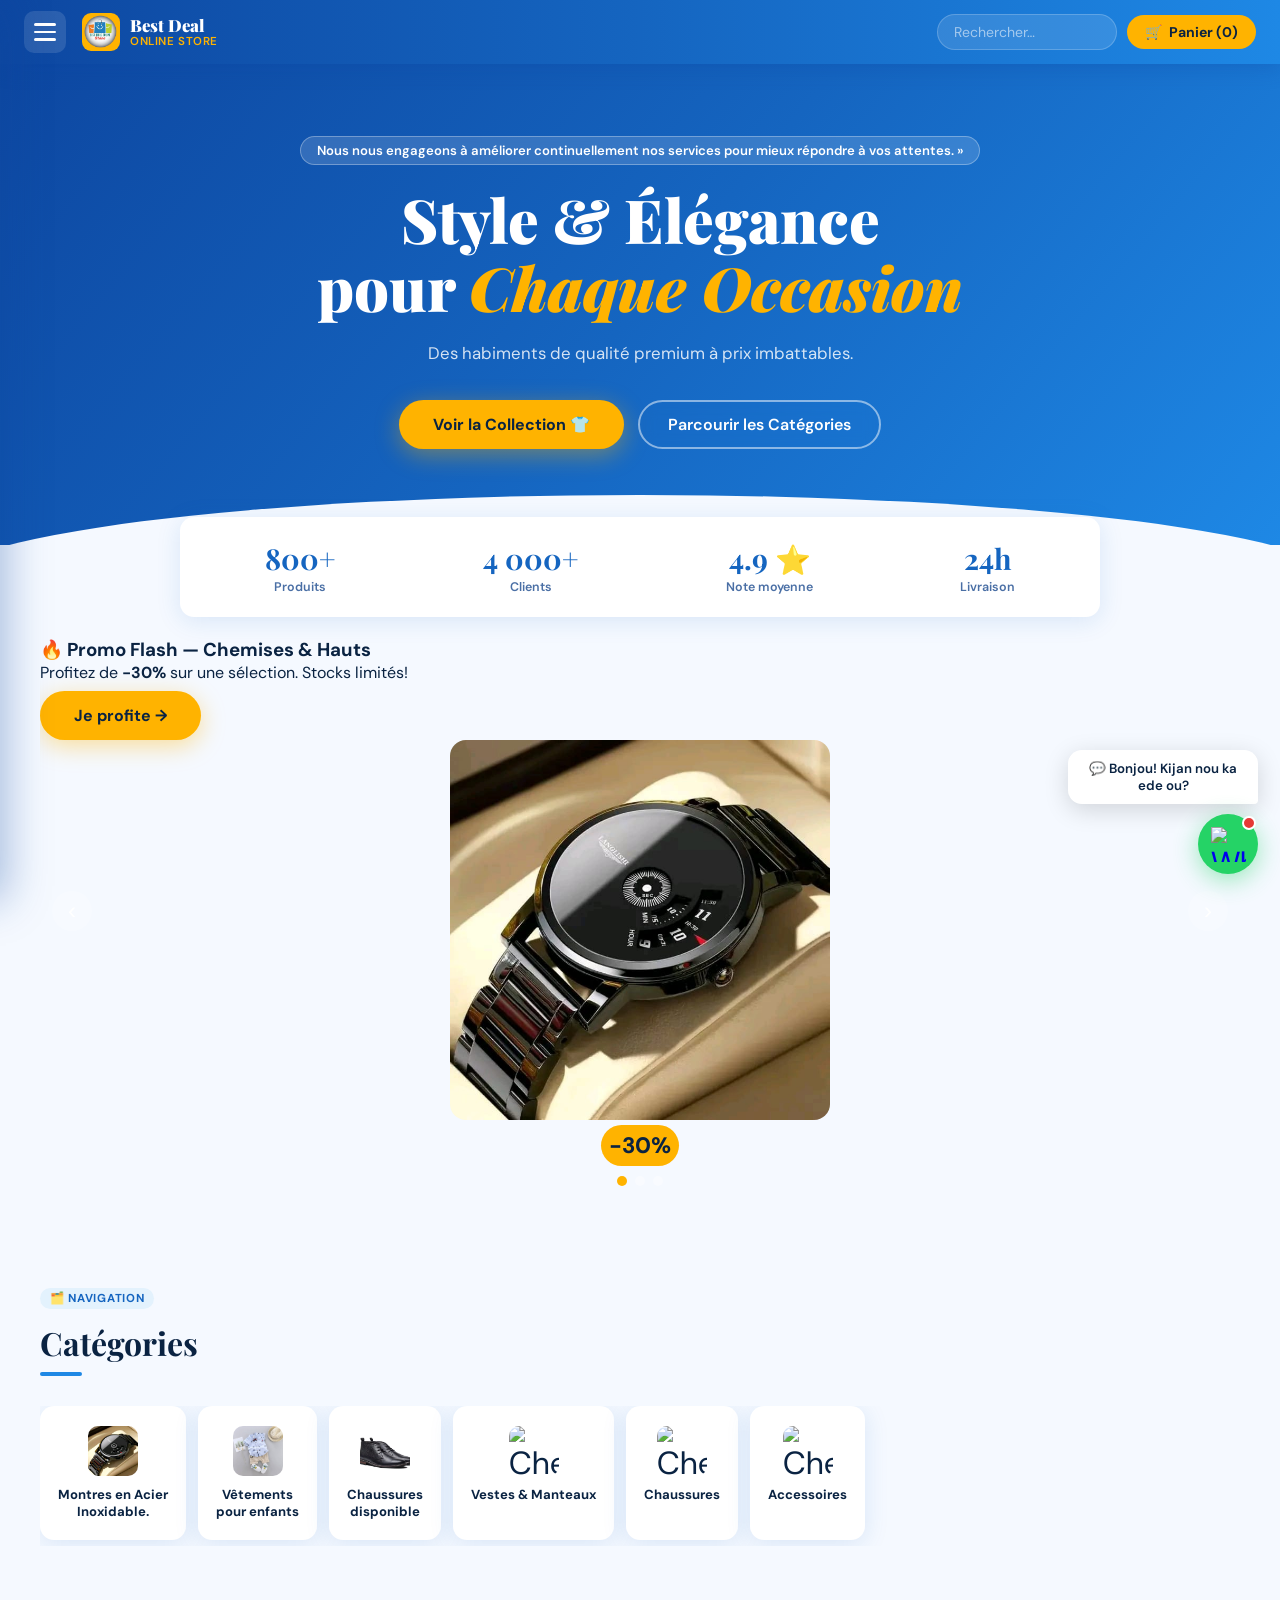
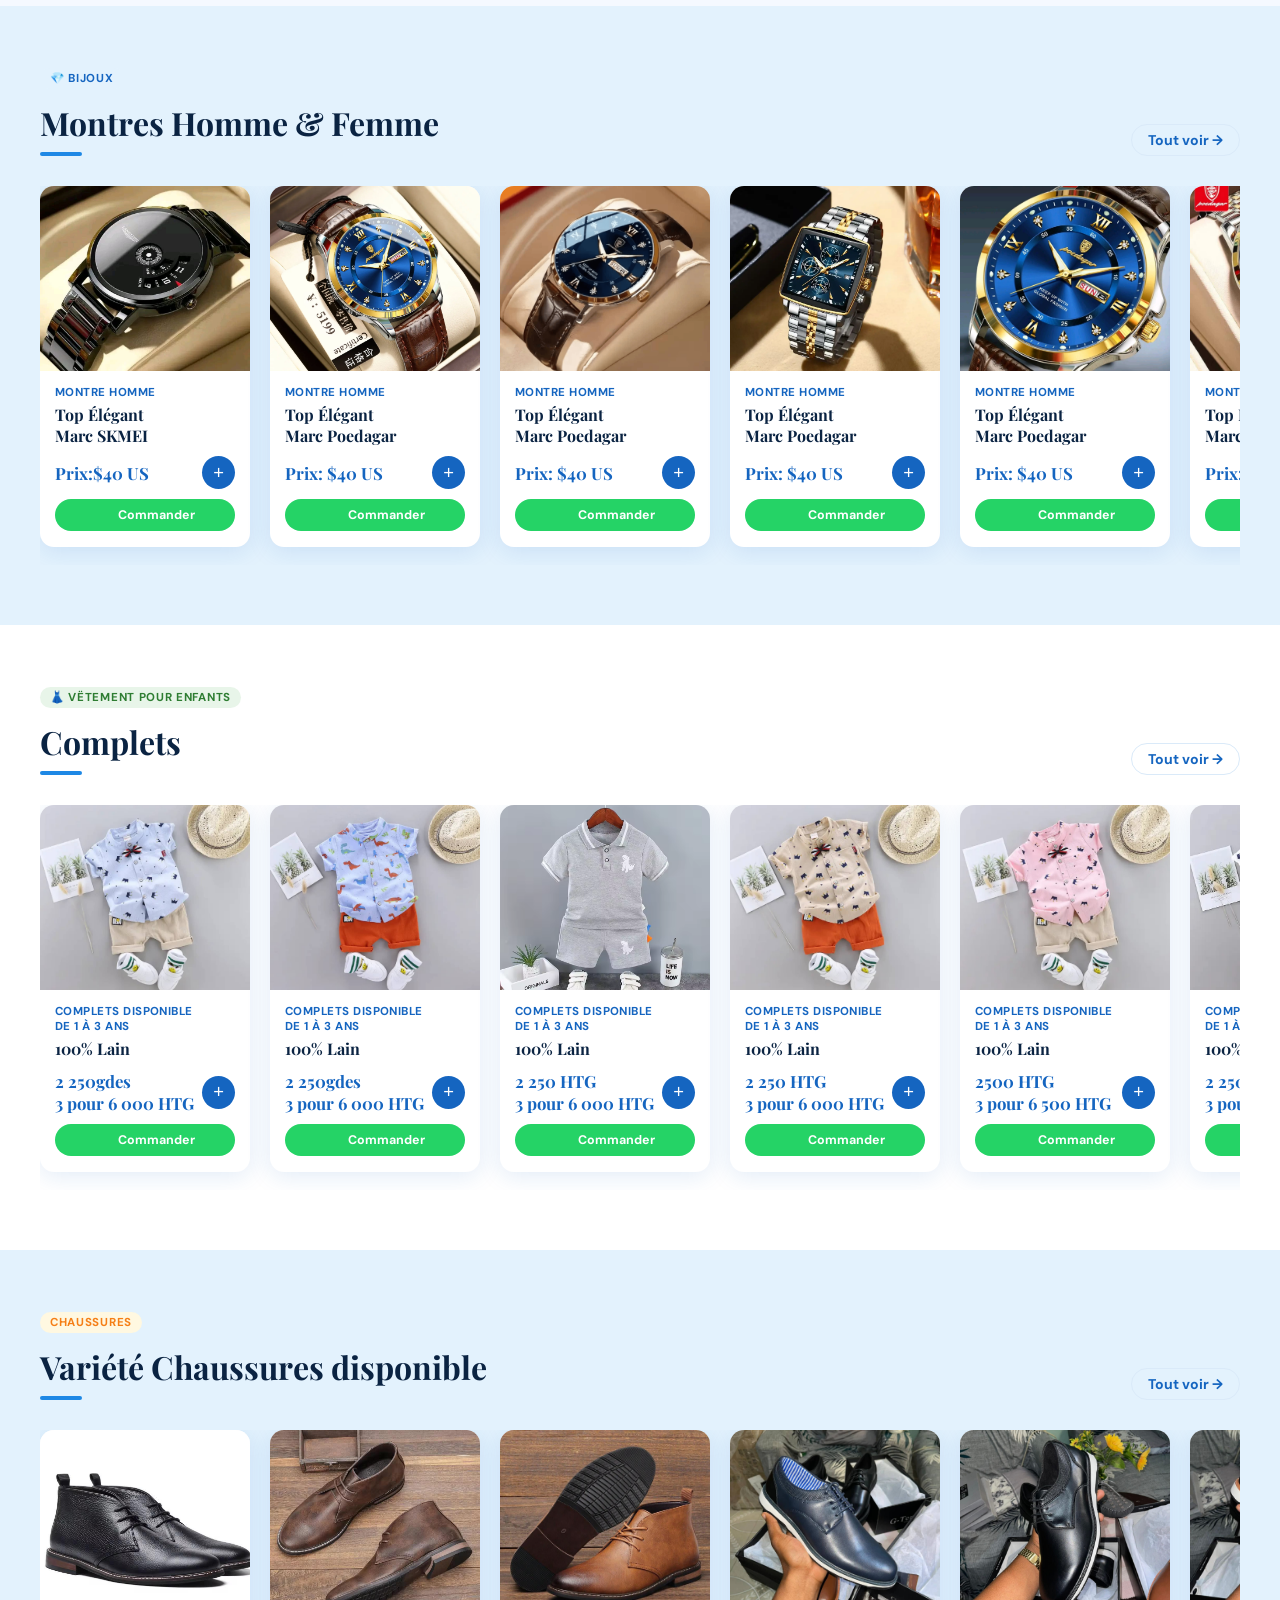
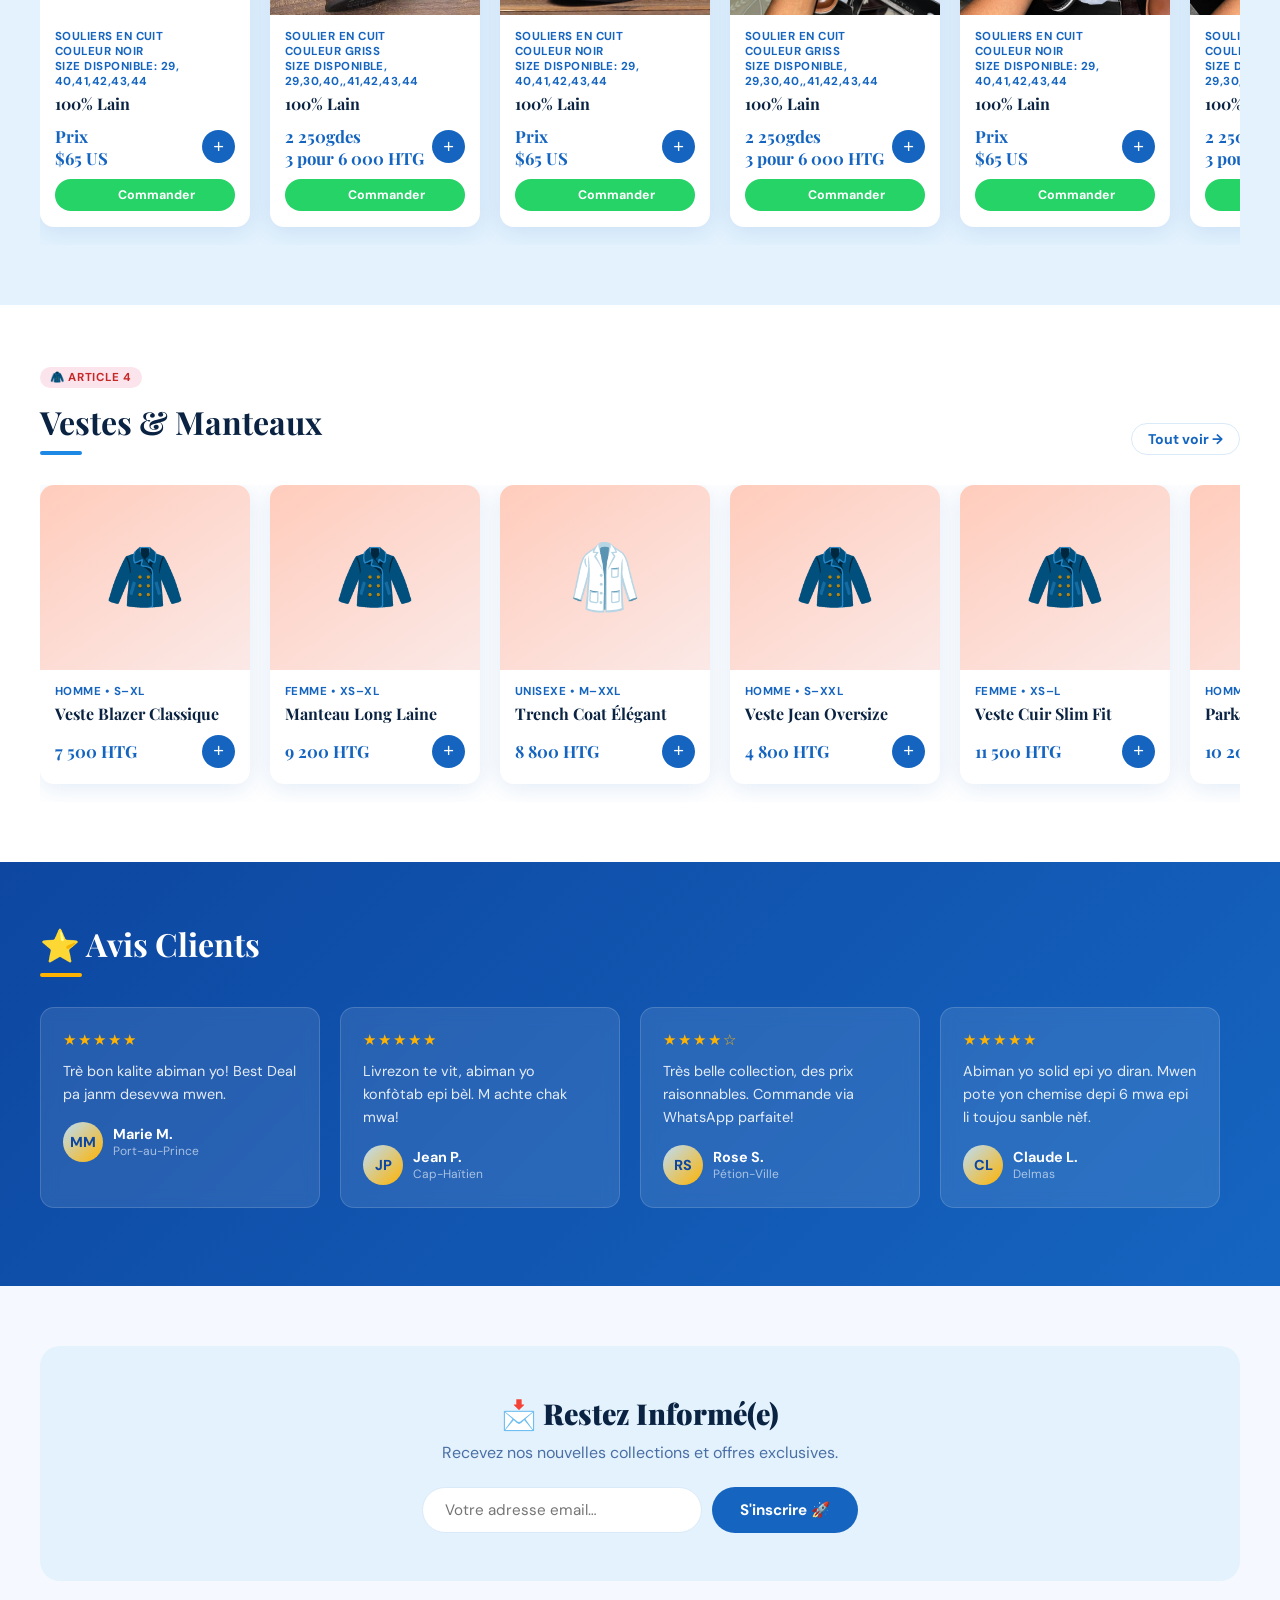
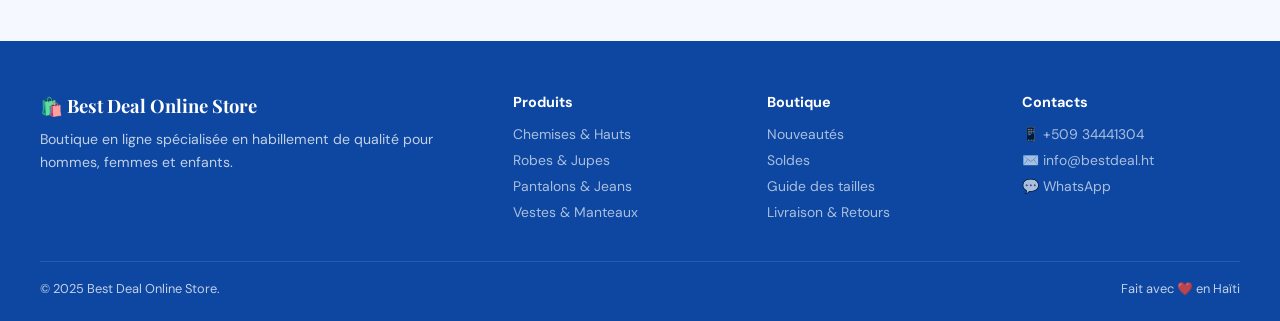
==== index.html @ 03c9839f "Update index.html" ====
<!DOCTYPE html>
<html lang="fr">
<head>
<meta charset="UTF-8"/>
<meta name="viewport" content="width=device-width, initial-scale=1.0"/>
<title>Best Deal Online Store</title>
<link href="https://fonts.googleapis.com/css2?family=Playfair+Display:wght@700;900&family=DM+Sans:wght@400;500;600;700&display=swap" rel="stylesheet"/>
<link rel="stylesheet" href="Index.css"/>
  
  <!-- Google tag (gtag.js) -->
<script async src="https://www.googletagmanager.com/gtag/js?id=G-LSP6JNQNRZ"></script>
<script>
  window.dataLayer = window.dataLayer || [];
  function gtag(){dataLayer.push(arguments);}
  gtag('js', new Date());
  gtag('config', 'G-LSP6JNQNRZ');
</script>
</head>
<body>
  <!-- Google Tag Manager (noscript) -->
<noscript><iframe src="https://www.googletagmanager.com/ns.html?id=GTM-WSHH88HH"
height="0" width="0" style="display:none;visibility:hidden"></iframe></noscript>
<!-- End Google Tag Manager (noscript) -->
  
<!-- OVERLAY -->
<div id="overlay" onclick="closeSidebar()"></div>

<!-- SIDEBAR -->
<nav id="sidebar">
  <div class="sidebar-header">
    <div class="sidebar-logo">
      <div class="sidebar-logo-icon"><div class="header-logo-box">
  <img src="image/logo.png" alt="Logo" style="width:100%;height:100%;object-fit:contain;border-radius:9px;">
</div></div>
      <div class="sidebar-logo-text">Best Deal<br><span>Online Store</span></div>
    </div>
    <button class="sidebar-close" onclick="closeSidebar()">✕</button>
  </div>
  <div class="sidebar-nav">
    <div class="nav-item">
      <button class="nav-link" onclick="toggleSub('sub-produits',this)">
        <span class="nav-icon">👗</span>
        <span class="nav-label">Produits</span>
        <span class="nav-arrow">▶</span>
      </button>
      <div class="sub-menu" id="sub-produits">
        <a class="sub-link" onclick="navGo('article1')"><span class="sub-dot"></span>Montres en Acier Inoxidable</a>
        <a class="sub-link" onclick="navGo('article2')"><span class="sub-dot"></span>Article 2 — Robes & Jupes</a>
        <a class="sub-link" onclick="navGo('article3')"><span class="sub-dot"></span>Article 3 — Pantalons & Jeans</a>
        <a class="sub-link" onclick="navGo('article4')"><span class="sub-dot"></span>Article 4 — Vestes & Manteaux</a>
      </div>
    </div>
    <div class="sidebar-divider"></div>
    <div class="nav-item">
      <button class="nav-link" onclick="toggleSub('sub-contacts',this)">
        <span class="nav-icon">📞</span>
        <span class="nav-label">Contacts</span>
        <span class="nav-arrow">▶</span>
      </button>
      <div class="sub-menu" id="sub-contacts">
        <div class="contact-sub">📱 <a href="tel:+50934441304">+509 34441304 / 32047444</a></div>
        <div class="contact-sub">✉️ <a href="mailto:info@bestdeal.ht">info@bestdeal.ht</a></div>
        <div class="contact-sub">💬 <a href="https://wa.me/50934441304" target="_blank">WhatsApp Nou</a></div>
      </div>
    </div>
    <div class="sidebar-divider"></div>
    <a class="nav-link" onclick="navGo('categories')" style="text-decoration:none;">
      <span class="nav-icon">🗂️</span><span class="nav-label">Catégories</span>
    </a>
    <a class="nav-link" onclick="navGo('temoignages')" style="text-decoration:none;">
      <span class="nav-icon">⭐</span><span class="nav-label">Avis Clients</span>
    </a>
  </div>
</nav>

<!-- HEADER -->
<header>
  <button class="menu-toggle" onclick="openSidebar()">
    <span></span><span></span><span></span>
  </button>
  <a class="header-logo" href="">
    <div class="header-logo-box">
  <img src="image/logo.png" alt="Logo" style="width:100%;height:100%;object-fit:contain;border-radius:9px;">
</div>
    <div class="header-logo-text">Best Deal<em>Online Store</em></div>
  </a>
  <div class="header-actions">
    <input class="header-search" type="search" placeholder="Rechercher…"/>
    <button class="header-cart">🛒 <span>Panier (0)</span></button>
  </div>
</header>

<!-- HERO -->
<section class="hero">
  <div class="hero-pill"> Nous nous engageons à améliorer continuellement nos services pour mieux répondre à vos attentes. »  </div>
  <h1>Style & Élégance<br>pour <mark>Chaque Occasion</mark></h1>
  <p>Des habiments de qualité premium à prix imbattables.</p>
  <div class="hero-ctas">
<a href="produits.html" class="btn-gold">Voir la Collection 👕</a>
<a href="categories.html" class="btn-ghost">Parcourir les Catégories</a>
  </div>
</section>

<!-- STATS -->
<div class="stats-wrap">
  <div class="stats-card">
    <div class="stat"><div class="stat-n">800+</div><div class="stat-l">Produits</div></div>
    <div class="stat"><div class="stat-n">4 000+</div><div class="stat-l">Clients</div></div>
    <div class="stat"><div class="stat-n">4.9 ⭐</div><div class="stat-l">Note moyenne</div></div>
    <div class="stat"><div class="stat-n">24h</div><div class="stat-l">Livraison</div></div>
  </div>
</div>

  <!-- PROMO SLIDER -->
<section class="section" style="padding-top:20px;padding-bottom:40px;">
  <div class="inner">
    <div class="slider-container">
      
      <!-- Slide 1 -->
      <div class="slide active">
        <div class="promo">
          <div>
            <h3>🔥 Promo Flash — Chemises & Hauts</h3>
            <p>Profitez de <strong>-30%</strong> sur une sélection. Stocks limités!</p>
            <a href="produits.html" class="btn-gold" style="margin-top:8px;text-decoration:none;display:inline-flex;">Je profite →</a>
          </div>
          <div style="text-align:center;">
            <img src="image/skmei.jpg" alt="Promo 1" style="width:380px;height:380px;object-fit:cover;border-radius:16px;">
            <div style="margin-top:6px;">
              <span style="background:#FFB300;color:#0A2342;font-weight:800;font-size:1.4rem;padding:6px 8px;border-radius:30px;">-30%</span>
            </div>
          </div>
        </div>
      </div>

      

      <!-- Slide 2 -->
      <div class="slide">
        <div class="promo">
          <div>
            <h3>👗 Nouvelle Collection — Robes & Jupes</h3>
            <p>Découvrez notre <strong>nouvelle collection</strong> pour toutes occasions!</p>
            <a href="produits.html" class="btn-gold" style="margin-top:8px;text-decoration:none;display:inline-flex;">Voir →</a>
          </div>
          <div style="text-align:center;">
            <img src="image/soulier2.jpg" alt="Promo 2" style="width:380px;height:380px;object-fit:cover;border-radius:16px;">
            <div style="margin-top:6px;">
              <span style="background:#FFB300;color:#0A2342;font-weight:800;font-size:1.4rem;padding:6px 8px;border-radius:30px;">NEW</span>
            </div>
          </div>
        </div>
      </div>

      <!-- Slide 3 -->
      <div class="slide">
        <div class="promo">
          <div>
            <h3> Vestes & Manteaux — Jusqu'à -40%</h3>
            <p>Profitez de nos <strong>meilleures offres</strong> cette saison!</p>
            <a href="produits.html" class="btn-gold" style="margin-top:8px;text-decoration:none;display:inline-flex;">Je profite →</a>
          </div>
          <div style="text-align:center;">
            <img src="image/botte1.jpg" alt="Promo 3" style="width:380px;height:380px;object-fit:cover;border-radius:16px;">
            <div style="margin-top:6px;">
              <span style="background:#FFB300;color:#0A2342;font-weight:800;font-size:1.4rem;padding:6px 8px;border-radius:30px;">-40%</span>
            </div>
          </div>
        </div>
      </div>

      <!-- DOTS -->
      <div class="slider-dots">
        <span class="dot active" onclick="goToSlide(0)"></span>
        <span class="dot" onclick="goToSlide(1)"></span>
        <span class="dot" onclick="goToSlide(2)"></span>
      </div>

      <!-- ARROWS -->
      <button class="slider-arrow left" onclick="changeSlide(-1)">‹</button>
      <button class="slider-arrow right" onclick="changeSlide(1)">›</button>

    </div>
  </div>
  </section>

<!-- CATEGORIES -->
<section class="section" id="categories">
  <div class="inner">
    <div class="sec-head">
      <div>
        <div class="article-label badge-1">🗂️ Navigation</div>
        <div class="sec-title">Catégories</div>
      </div>
    </div>
    <div class="chips">
      <div class="chip active" onclick="document.getElementById('article1').scrollIntoView({behavior:'smooth'})"><span class="chip-icon">
<span class="chip-icon">
  <img src="image/skmei.jpg" alt="Chemises" style="width:50px;height:50px;object-fit:cover;border-radius:10px;">
</span>
      </span><span class="chip-name">Montres en Acier<br> Inoxidable.</span></div>
      <div class="chip" onclick="document.getElementById('article2').scrollIntoView({behavior:'smooth'})"><span class="chip-icon">
        
<span class="chip-icon">
  <img src="image/complets.jpg" alt="Com-blan" style="width:50px;height:50px;object-fit:cover;border-radius:10px;">
</span></span><span class="chip-name">Vêtements <br> pour enfants</span></div>
      <div class="chip" onclick="document.getElementById('article3').scrollIntoView({behavior:'smooth'})"><span class="chip-icon"> 
       <span class="chip-icon">
  <img src="image/soulier1.jpg" alt="Chemises" style="width:50px;height:50px;object-fit:cover;border-radius:10px;">
</span></span><span class="chip-name">Chaussures<br> disponible</span></div>
      <div class="chip" onclick="document.getElementById('article4').scrollIntoView({behavior:'smooth'})"><span class="chip-icon">
<span class="chip-icon">
  <img src="chemise-cat.jpg" alt="Chemises" style="width:50px;height:50px;object-fit:cover;border-radius:10px;">
</span></span><span class="chip-name">Vestes & Manteaux</span></div>
      <div class="chip"><span class="chip-icon"> 
<span class="chip-icon">
  <img src="chemise-cat.jpg" alt="Chemises" style="width:50px;height:50px;object-fit:cover;border-radius:10px;">
</span></span><span class="chip-name">Chaussures</span></div>
      <div class="chip"><span class="chip-icon">
<span class="chip-icon">
  <img src="images/montre10.png" alt="Chemises" style="width:50px;height:50px;object-fit:cover;border-radius:10px;">
</span></span><span class="chip-name">Accessoires</span></div> 
    </div>
  </div>
</section>
  
  

<!-- ARTICLE 1 -->
<section class="section section-alt" id="article1">
  <div class="inner">
    <div class="sec-head">
      <div><div class="article-label badge-1"> 💎 Bijoux </div><div class="sec-title">Montres Homme & Femme</div></div>
      <a href="produits.html" class="see-all">Tout voir →</a>
    </div>
    <div class="h-scroll">
      <div class="p-card"><div class="p-card-img">
  <img src="image/skmei.jpg"alt="Montre SKMEI" style="width:100%;height:100%;object-fit:cover;">
</div><div class="p-card-body"><div class="p-card-cat">Montre Homme</div><div class="p-card-name">Top Élégant <br> Marc SKMEI</div><div class="p-card-foot"><span class="p-card-price"> Prix:$40 US</span><button class="add-btn" onclick="addToCart(event)">+</button>
</div>
<a class="wa-order-btn" href="https://wa.me/50934441304?text=Hello%20Best%20Deal%2C%20mwen%20vle%20Commander%20montre%20SKMEI%2C%20noir%20%2440%20US."
   target="_blank">
  <img src="https://upload.wikimedia.org/wikipedia/commons/6/6b/WhatsApp.svg" 
  style="width:16px;height:16px;"> Commander
</a>
</div>
</div>
      
      <div class="p-card">  <div class="p-card-img">
  <img src="image/poedegar1.png" alt="peodegar1" style="width:100%;height:100%;object-fit:cover;">
</div><div class="p-card-body"><div class="p-card-cat">Montre Homme</div><div class="p-card-name">Top Élégant<br> Marc Poedagar</div><div class="p-card-foot"><span class="p-card-price">Prix: $40 US</span><button class="add-btn" onclick="addToCart(event)">+</button></div>
<a class="wa-order-btn" 
   href="https://wa.me/50934441304?text=Hello%20bonjour!%20Mwen%20vle%20komande%20montre%20POEDAGAR%20manche%20maron%2C%20front%20Bleu%2C%20%2040US" 
   target="_blank">
  <img src="https://upload.wikimedia.org/wikipedia/commons/6/6b/WhatsApp.svg" 
  style="width:16px;height:16px;"> Commander
</a>
</div></div>
      
      <div class="p-card">  <div class="p-card-img">
  <img src="image/poedegar2.png" alt="mecanic2" style="width:100%;height:100%;object-fit:cover;">
</div><div class="p-card-body"><div class="p-card-cat">Montre Homme</div><div class="p-card-name">Top Élégant<br> Marc Poedagar</div><div class="p-card-foot"><span class="p-card-price"> Prix: $40 US</span><button class="add-btn" onclick="addToCart(event)">+</button></div>
<a class="wa-order-btn" 
   href="https://wa.me/50934441304?text=Hello%20Best%20Deal!%20Mwen%20vle%20komande%20montre%20Maron%2C%20fron%20Bleu%20fonse%2C%20%2440us." 
   target="_blank">
  <img src="https://upload.wikimedia.org/wikipedia/commons/6/6b/WhatsApp.svg" 
  style="width:16px;height:16px;"> Commander
</a>
</div>
</div>
      
      <div class="p-card">  <div class="p-card-img">
  <img src="image/poedegar3.png" alt="poedegar3" style="width:100%;height:100%;object-fit:cover;">
</div><div class="p-card-body"><div class="p-card-cat">Montre Homme</div><div class="p-card-name">Top Élégant <br> Marc Poedagar</div><div class="p-card-foot"><span class="p-card-price"> Prix: $40 US</span><button class="add-btn" onclick="addToCart(event)">+</button></div>

<a class="wa-order-btn" 
   href="https://wa.me/50934441304?text=Hello%20Best-Deals-Online-Store%2C%20mwen%20vle%20komande%20montre%20Poedagar%2C%20Stainless%20steel%20front%20Bleu%20agent%20melange%20ak%20or%20ki%20gen%20deux%20bouton." 
   target="_blank">
  <img src="https://upload.wikimedia.org/wikipedia/commons/6/6b/WhatsApp.svg" 
  style="width:16px;height:16px;"> Commander
</a>
</div></div>
      
<div class="p-card"><div class="p-card-img">
  <img src="image/poedegar4.jpg" alt="Chemise" style="width:100%;height:100%;object-fit:cover;">
</div><div class="p-card-body"><div class="p-card-cat">Montre Homme</div><div class="p-card-name">Top Élégant<br> Marc Poedagar</div><div class="p-card-foot"><span class="p-card-price"> Prix:  $40 US</span><button class="add-btn" onclick="addToCart(event)">+</button></div>
<a class="wa-order-btn" 
  href="https://wa.me/50934441304?text=Hello%20bonjour!%20Mwen%20vle%20komande%20montre%20POEDAGAR%20manche%20maron%2C%20front%20Bleu%2C%20%2040US" 
   target="_blank">
  <img src="https://upload.wikimedia.org/wikipedia/commons/6/6b/WhatsApp.svg" 
  style="width:16px;height:16px;"> Commander
</a>
</div></div>
      
      <div class="p-card"><div class="p-card-img">
  <img src="image/poedegar5.jpg" alt="Chemise" style="width:100%;height:100%;object-fit:cover;">
</div><div class="p-card-body"><div class="p-card-cat"> Montre HommeL</div><div class="p-card-name"> Top Élégant<br> Marc Poedagar</div><div class="p-card-foot"><span class="p-card-price">Prix: $40 US</span><button class="add-btn" onclick="addToCart(event)">+</button></div>
<a class="wa-order-btn" 
  href="https://wa.me/50934441304?text=Hello%20bonjour!%20Mwen%20vle%20komande%20montre%20POEDAGAR%2C%20front%20rond%20bleu%2C%20Stainless%2C%20%2440US." 
   target="_blank">
  <img src="https://upload.wikimedia.org/wikipedia/commons/6/6b/WhatsApp.svg" 
  style="width:16px;height:16px;"> Commander
</a>
</div></div>
      
      <div class="p-card"><div class="p-card-img">
  <img src="image/poedegar6.jpg" alt="Chemise" style="width:100%;height:100%;object-fit:cover;">
</div><div class="p-card-body"><div class="p-card-cat">Montre Homne</div><div class="p-card-name">Top Élégant<br> Marc Poedagar</div><div class="p-card-foot"><span class="p-card-price"> Prix: $40 US</span><button class="add-btn" onclick="addToCart(event)">+</button></div>
<a class="wa-order-btn" 
   href="https://wa.me/50934441304?text=Hello%20Best%20Deal!%20Mwen%20vle%20komande%20montre%20Maron%2C%20fron%20vert%20emrode%2C%20%2440us." 
   target="_blank">
  <img src="https://upload.wikimedia.org/wikipedia/commons/6/6b/WhatsApp.svg" 
       style="width:16px;height:16px;"> Commander
</a>
</div></div>
      
      <div class="p-card"><div class="p-card-img">
  <img src="image/poedegar7.jpg" alt="Chemise" style="width:100%;height:100%;object-fit:cover;">
</div><div class="p-card-body"><div class="p-card-cat">Montre Homme</div><div class="p-card-name">Top Élégant<br> Marc Poedagar</div><div class="p-card-foot"><span class="p-card-price"> Prix: $40 US</span><button class="add-btn" onclick="addToCart(event)">+</button></div>
<a class="wa-order-btn" 
 href="https://wa.me/50934441304?text=Hello%20bonjour!%20Mwen%20vle%20komande%20montre%20POEDAGAR%2C%20noir%20simple%20Stainless%2C%20front%20rond%2C%20%2440US."
   target="_blank">
  <img src="https://upload.wikimedia.org/wikipedia/commons/6/6b/WhatsApp.svg" 
       style="width:16px;height:16px;"> Commander
</a>
</div></div>
      
      <div class="p-card"><div class="p-card-img">
  <img src="image/poedegar8.png" alt="Chemise" style="width:100%;height:100%;object-fit:cover;">
</div><div class="p-card-body"><div class="p-card-cat">Montre Homme</div><div class="p-card-name"> Top Élégant <br> Marc Poedagar</div><div class="p-card-foot"><span class="p-card-price"> Prix: $40 US</span><button class="add-btn" onclick="addToCart(event)">+</button></div>
<a class="wa-order-btn" 
    href="https://wa.me/50934441304?text=Hello%20Best-Deals-Online-Store%2C%20mwen%20vle%20komande%20montre%20Poedagar%2C%20Stainless%20steel%20noir%20simple%20ak%20fron%20carre%20ak%20gen%20deux%20bouton."  
   target="_blank">
  <img src="https://upload.wikimedia.org/wikipedia/commons/6/6b/WhatsApp.svg" 
       style="width:16px;height:16px;"> Commander
</a>
</div></div>
      
 <div class="p-card"><div class="p-card-img">
      <img src="image/montre-femme1.jpg"alt="Montre femme" style="width:100%;height:100%;object-fit:cover;">
</div><div class="p-card-body"><div class="p-card-cat">Montre femme</div><div class="p-card-name">Top Élégant <br> Marc Pablo Raez</div><div class="p-card-foot"><span class="p-card-price"> Prix: $40 US</span><button class="add-btn" onclick="addToCart(event)">+</button></div>

<a class="wa-order-btn" 
   href="https://wa.me/50934441304?text=Bonjou%20Best%20Deal!%20Mwen%20vle%20kòmande%3A%20Montre%20Pablo%20RAEZ%20Or%20simple%20-%202%$40US" 
   target="_blank">
  <img src="https://upload.wikimedia.org/wikipedia/commons/6/6b/WhatsApp.svg" 
       style="width:16px;height:16px;"> Commander
</a>
</div></div>
      
<div class="p-card"><div class="p-card-img">
       <img src="image/poedegar10.jpg" alt="Chemise" style="width:100%;height:100%;object-fit:cover;">
</div><div class="p-card-body"><div class="p-card-cat">Montre Homme</div><div class="p-card-name">Top Élégant <br> Marc Poedagar </div><div class="p-card-foot"><span class="p-card-price"> Prix: $40 US</span><button class="add-btn" onclick="addToCart(event)">+</button></div>

<a class="wa-order-btn" 
   href="https://wa.me/50934441304?text=Hello%20Best-Deals-Online-Store%2C%20mwen%20vle%20komande%20montre%20Poedagar%2C%20Stainless%20steel%20front%20Bleu%20agent%20melange%20ak%20Or%20fron%20simple." 
   target="_blank">
  <img src="https://upload.wikimedia.org/wikipedia/commons/6/6b/WhatsApp.svg" 
       style="width:16px;height:16px;"> Commander
</a>
</div></div>
      
     
<div class="p-card"><div class="p-card-img">
       <img src="image/corean.jpg" alt="Chemise" style="width:100%;height:100%;object-fit:cover;">
</div><div class="p-card-body"><div class="p-card-cat">Montre Homme</div><div class="p-card-name">Top Élégant <br> Montre Mecanique </div><div class="p-card-foot"><span class="p-card-price"> Prix: $40 US</span><button class="add-btn" onclick="addToCart(event)">+</button></div>
<a class="wa-order-btn" 
   href="https://wa.me/50934441304?text=Hello%20Best-Deals-Online-Store%2C%20mwen%20vle%20komande%20montre%20Sotas%2C%20Or%20simple%20Prix:$45us."
   target="_blank">
  <img src="https://upload.wikimedia.org/wikipedia/commons/6/6b/WhatsApp.svg" 
  style="width:16px;height:16px;"> Commander
</a>
</div></div>
      
     
<div class="p-card"><div class="p-card-img">
       <img src="image/bingbond.png" alt="Chemise" style="width:100%;height:100%;object-fit:cover;">
</div><div class="p-card-body"><div class="p-card-cat">Montre Homme</div><div class="p-card-name">Top Élégant <br> Marc Bingbond </div><div class="p-card-foot"><span class="p-card-price"> Pri: $40 US</span><button class="add-btn" onclick="addToCart(event)">+</button></div>

<a class="wa-order-btn" 
     href="https://wa.me/50934441304?text=Hello%20Best-Deals-Online-Store%2C%20mwen%20vle%20komande%20montre%20BINBOND%2C%20fron%20rouge%20Prix:$40us."
   target="_blank">
  <img src="https://upload.wikimedia.org/wikipedia/commons/6/6b/WhatsApp.svg" 
  style="width:16px;height:16px;"> Commander
</a>
</div></div>
      
    
<div class="p-card"><div class="p-card-img">
       <img src="image/poedegar11.jpg" alt="Chemise" style="width:100%;height:100%;object-fit:cover;">
</div><div class="p-card-body"><div class="p-card-cat">Montre Homme</div><div class="p-card-name">Top Élégant <br> Marc Bingbond </div><div class="p-card-foot"><span class="p-card-price"> Prix: $40 US</span><button class="add-btn" onclick="addToCart(event)">+</button></div>

<a class="wa-order-btn" 
   href="https://wa.me/50934441304?text=Bonjou%20Best%20Deal!%20Mwen%20vle%20kòmande%3A%20Montre%20POEDAGAR%20Or%20Simple%20Prix:%20$40%20US." 
   target="_blank">
  <img src="https://upload.wikimedia.org/wikipedia/commons/6/6b/WhatsApp.svg" 
  style="width:16px;height:16px;"> Commander
</a>
</div></div>
      
<div class="p-card"><div class="p-card-img">
       <img src="image/mecanic2.png" alt="Chemise" style="width:100%;height:100%;object-fit:cover;">
</div><div class="p-card-body"><div class="p-card-cat">Montre Homme</div><div class="p-card-name">Top Élégant <br> Montre Mécanique</div><div class="p-card-foot"><span class="p-card-price"> Prix: $80 US</span><button class="add-btn" onclick="addToCart(event)">+</button></div>

<a class="wa-order-btn" 
   href="https://wa.me/50934441304?text=Bonjou%20Best%20Deal!%20Mwen%20vle%20kòmande%3A%20Montre%20Mecanic%20Or%20Simple%20-%20prix:%20$80%20US." 
   target="_blank">
  <img src="https://upload.wikimedia.org/wikipedia/commons/6/6b/WhatsApp.svg" 
  style="width:16px;height:16px;"> Commander
</a>
</div></div>
      
    
<div class="p-card"><div class="p-card-img">
       <img src="image/mecanic3.png" alt="Chemise" style="width:100%;height:100%;object-fit:cover;">
</div><div class="p-card-body"><div class="p-card-cat">Montre Homme</div><div class="p-card-name">Top Élégant <br> Montre Mécanique</div><div class="p-card-foot"><span class="p-card-price"> Prix: $80 US</span><button class="add-btn" onclick="addToCart(event)">+</button></div>

<a class="wa-order-btn" 
    href="https://wa.me/50934441304?text=Bonjou%20Best%20Deal!%20Mwen%20vle%20kòmande%3A%20Montre%20Mecanic%20noir%20Simple%20prix:%20$80%20US."  
   target="_blank">
  <img src="https://upload.wikimedia.org/wikipedia/commons/6/6b/WhatsApp.svg" 
  style="width:16px;height:16px;"> Commander
</a>
</div></div>
      
    </div>
  </div>
</section>

<!-- ARTICLE 2 -->
<section class="section" id="article2" style="background:#fff;">
  <div class="inner">
    <div class="sec-head">
      <div><div class="article-label badge-2">👗 Vëtement pour Enfants</div><div class="sec-title">Complets</div></div>
      <a href="produits.html" class="see-all">Tout voir →</a>
    </div>
    <div class="h-scroll">
      <div class="p-card"><div class="p-card-img art2-bg">
          <img src="image/complets.jpg" alt="Robe Maxi Bohème" style="width:100%;height:100%;object-fit:cover;">
      </div><div class="p-card-body"><div class="p-card-cat">Complets Disponible <br> de 1 à 3 ans</div><div class="p-card-name">100% Lain</div><div class="p-card-foot"><span class="p-card-price">2 250gdes <br> 3 pour 6 000 HTG</span><button class="add-btn" onclick="addToCart(event)">+</button></div>
      
      <a class="wa-order-btn" 
   href="https://wa.me/50934441304?text=Bonjou%20Best%20Deal!%20Mwen%20vle%20kòmande%3A%20Complet%20chemise%20blan%20panlon%20creme%20ak%20brezo,%20courone%20roi,%20Prix:%20$2,250%20HTG." 
   target="_blank">
  <img src="https://upload.wikimedia.org/wikipedia/commons/6/6b/WhatsApp.svg" 
  style="width:16px;height:16px;"> Commander
</a>
      </div></div>
      
      <div class="p-card"><div class="p-card-img art2-bg">
          <img src="image/complets1.jpg" alt="Robe Maxi Bohème" style="width:100%;height:100%;object-fit:cover;">
      </div><div class="p-card-body"><div class="p-card-cat">Complets Disponible <br> de 1 à 3 ans</div><div class="p-card-name">100% Lain</div><div class="p-card-foot"><span class="p-card-price">2 250gdes <br> 3 pour 6 000 HTG</span><button class="add-btn" onclick="addToCart(event)">+</button></div>
      
      <a class="wa-order-btn" 
   href="https://wa.me/50934441304?text=Bonjou%20Best%20Deal!%20Mwen%20vle%20kòmande%3A%20Complet%20Bleu%20Pantalon%20Rose,%20dinosor%20Prix:%202,250%20HTG." 
   target="_blank">
  <img src="https://upload.wikimedia.org/wikipedia/commons/6/6b/WhatsApp.svg" 
  style="width:16px;height:16px;"> Commander
</a>
      </div></div>
      
      <div class="p-card"><div class="p-card-img art2-bg">
          <img src="image/comolets2.png" alt="Robe Maxi Bohème" style="width:100%;height:100%;object-fit:cover;">
      </div><div class="p-card-body"><div class="p-card-cat">Complets Disponible <br> de 1 à 3 ans</div><div class="p-card-name">100% Lain</div><div class="p-card-foot"><span class="p-card-price">2 250 HTG <br> 3 pour 6 000 HTG</span><button class="add-btn" onclick="addToCart(event)">+</button></div>
      
      <a class="wa-order-btn" 
   href="https://wa.me/50934441304?text=Bonjou%20Best%20Deal!%20Mwen%20vle%20kòmande%3A%20Complet%20gris%20chemise%20boute%20pantalon%20dinozor%20Prix:%202 250%20HTG." 
   target="_blank">
  <img src="https://upload.wikimedia.org/wikipedia/commons/6/6b/WhatsApp.svg" 
  style="width:16px;height:16px;"> Commander
</a>
      </div></div>
      
      <div class="p-card"><div class="p-card-img art2-bg">
          <img src="image/complets3.jpg" alt="Robe Maxi Bohème" style="width:100%;height:100%;object-fit:cover;">
      </div><div class="p-card-body"><div class="p-card-cat">Complets Disponible <br> de 1 à 3 ans</div><div class="p-card-name">100% Lain</div><div class="p-card-foot"><span class="p-card-price">2 250 HTG <br> 3 pour 6 000 HTG</span><button class="add-btn" onclick="addToCart(event)">+</button></div>
      
      <a class="wa-order-btn" 
    href="https://wa.me/50934441304?text=Bonjou%20Best%20Deal!%20Mwen%20vle%20kòmande%3A%20Complet%20chemise%20crême%20pantalon%20Rose,%20courone%20roi%20Prix:%202,250%20HTG." 
   target="_blank">
  <img src="https://upload.wikimedia.org/wikipedia/commons/6/6b/WhatsApp.svg" 
  style="width:16px;height:16px;"> Commander
</a>
</div></div>
      
      <div class="p-card"><div class="p-card-img art2-bg">
          <img src="image/complets4.jpg" alt="Robe Maxi Bohème" style="width:100%;height:100%;object-fit:cover;">
      </div><div class="p-card-body"><div class="p-card-cat">Complets Disponible <br> de 1 à 3 ans</div><div class="p-card-name">100% Lain</div><div class="p-card-foot"><span class="p-card-price">2500 HTG <br> 3 pour 6 500 HTG</span><button class="add-btn" onclick="addToCart(event)">+</button></div>
      <a class="wa-order-btn" 
   href="https://wa.me/50934441304?text=Bonjou%20Best%20Deal!%20Mwen%20vle%20kòmande%3A%20Chemise%20rose%20pantalon%20Crême%20Prix:%202250%20HTG." 
   target="_blank">
  <img src="https://upload.wikimedia.org/wikipedia/commons/6/6b/WhatsApp.svg" 
  style="width:16px;height:16px;"> Commander
</a>
      
</div></div>
      
      <div class="p-card"><div class="p-card-img art2-bg">
          <img src="image/complets5.jpg" alt="Robe Maxi Bohème" style="width:100%;height:100%;object-fit:cover;">
      </div><div class="p-card-body"><div class="p-card-cat">Complets Disponible <br> de 1 à 4 ans</div><div class="p-card-name">100% coton</div><div class="p-card-foot"><span class="p-card-price">2 250 HTG <br> 3 pour 6500 HTG</span><button class="add-btn" onclick="addToCart(event)">+</button></div>
      
<a class="wa-order-btn" 
   href="https://wa.me/50934441304?text=Bonjou%20Best%20Deal!%20Mwen%20vle%20kòmande%3A%20complet%20chemise%20%20courone%20roi%20Blan%20pantalon%20rose%20Prix:%202250%20HTG." 
   target="_blank">
  <img src="https://upload.wikimedia.org/wikipedia/commons/6/6b/WhatsApp.svg" 
  style="width:16px;height:16px;"> Commander
</a>
</div></div>
      
      <div class="p-card"><div class="p-card-img art2-bg">
          <img src="image/complets6.jpg" alt="Robe Maxi Bohème" style="width:100%;height:100%;object-fit:cover;">
      </div><div class="p-card-body"><div class="p-card-cat">Complets Disponible <br> de 1 à 3 ans</div><div class="p-card-name">100% Lain</div><div class="p-card-foot"><span class="p-card-price">2 500 HTG <br> 3 pour 6 000gdes</span><button class="add-btn" onclick="addToCart(event)">+</button></div>
      
 <a class="wa-order-btn" 
   href="https://wa.me/50934441304?text=Bonjou%20Best%20Deal!%20Mwen%20vle%20kòmande%3A%20Complet%20mayo%20aba%20jaune%20blan%20bleu%20pantalon%20blan%20Prix:%2500%20HTG." 
   target="_blank">
  <img src="https://upload.wikimedia.org/wikipedia/commons/6/6b/WhatsApp.svg" 
  style="width:16px;height:16px;"> Commander
</a>
</div></div>

      
  <div class="p-card"><div class="p-card-img art2-bg">
          <img src="image/complets7.jpg" alt="Robe Maxi Bohème" style="width:100%;height:100%;object-fit:cover;">
  </div><div class="p-card-body"><div class="p-card-cat">Complets Disponible <br> de 1 à 3 ans</div><div class="p-card-name">100% Lain</div><div class="p-card-foot"><span class="p-card-price">2 500 HTG <br> 3 pour 6 000gdes</span><button class="add-btn" onclick="addToCart(event)">+</button></div>
      
<a class="wa-order-btn" 
   href="https://wa.me/50934441304?text=Bonjou%20Best%20Deal!%20Mwen%20vle%20kòmande%3A%20Complet%20Chemise%20aba%20blan%20,%20Jaune%20bleu%20pantalon%20blan%20Prix:%202500%20HTG." 
   target="_blank">
  <img src="https://upload.wikimedia.org/wikipedia/commons/6/6b/WhatsApp.svg" 
  style="width:16px;height:16px;"> Commander
</a>
</div></div>
      
      <div class="p-card"><div class="p-card-img art2-bg">
          <img src="image/complets8.png" alt="Robe Maxi Bohème" style="width:100%;height:100%;object-fit:cover;">
      </div><div class="p-card-body"><div class="p-card-cat">Complets Disponible <br> de 1 à 3 ans</div><div class="p-card-name">100% Lain</div><div class="p-card-foot"><span class="p-card-price">2 500 HGT <br> 3 pour 6 000gdes</span><button class="add-btn" onclick="addToCart(event)">+</button></div>
      
  <a class="wa-order-btn" 
    href="https://wa.me/50934441304?text=Bonjou%20Best%20Deal!%20Mwen%20vle%20kòmande%3A%20Complet%20maron%20aba%20blan%20et%20maron%20pantalon%20maron%20Prix:%202500%20HTG." 
   target="_blank">
  <img src="https://upload.wikimedia.org/wikipedia/commons/6/6b/WhatsApp.svg" 
  style="width:16px;height:16px;"> Commander
</a>
</div></div>
      
      <div class="p-card"><div class="p-card-img art2-bg">
          <img src="image/complets19.png" alt="Robe Maxi Bohème" style="width:100%;height:100%;object-fit:cover;">
      </div><div class="p-card-body"><div class="p-card-cat">Complets Disponible <br> de 1 à 3 ans</div><div class="p-card-name">100% Lain</div><div class="p-card-foot"><span class="p-card-price">2 500 HTG <br> 3 pour 6 000gdes</span><button class="add-btn" onclick="addToCart(event)">+</button></div>
      
      <a class="wa-order-btn" 
   href="https://wa.me/50934441304?text=Bonjou%20Best%20Deal!%20Mwen%20vle%20kòmande%3A%20Complet%20mayo%20rouge%20pantalon%20Crême%20Prix:%202500%20HTG." 
   target="_blank">
  <img src="https://upload.wikimedia.org/wikipedia/commons/6/6b/WhatsApp.svg" 
  style="width:16px;height:16px;"> Commander
</a>
      </div></div>
      
      <div class="p-card"><div class="p-card-img art2-bg">
          <img src="image/complets10.png" alt="Robe Maxi Bohème" style="width:100%;height:100%;object-fit:cover;">
      </div><div class="p-card-body"><div class="p-card-cat">Complets Disponible <br> de 1 à 3 ans</div><div class="p-card-name">100% Lain</div><div class="p-card-foot"><span class="p-card-price">2 250 HTG <br> 3 pour 6 000gdes</span><button class="add-btn" onclick="addToCart(event)">+</button></div>
      
<a class="wa-order-btn" 
    href="https://wa.me/50934441304?text=Bonjou%20Best%20Deal!%20Mwen%20vle%20kòmande%3A%20Complet%20mayo%20jaune%20pantalon%20noir%20Prix:%202500%20HTG."    target="_blank">
  <img src="https://upload.wikimedia.org/wikipedia/commons/6/6b/WhatsApp.svg" 
  style="width:16px;height:16px;"> Commander
</a>
  </div></div>
      
      <div class="p-card"><div class="p-card-img art2-bg">
          <img src="image/complets11.png" alt="Robe Maxi Bohème" style="width:100%;height:100%;object-fit:cover;">
      </div><div class="p-card-body"><div class="p-card-cat">Complets Disponible <br> de 1 à 3 ans</div><div class="p-card-name">100% Lain</div><div class="p-card-foot"><span class="p-card-price">2 250 HTG <br> 3 pour 6 000gdes</span><button class="add-btn" onclick="addToCart(event)">+</button></div>
      
      <a class="wa-order-btn" 
   href="https://wa.me/50934441304?text=Bonjou%20Best%20Deal!%20Mwen%20vle%20kòmande%3A%20Complet%20Mayo%20chemise%20bleu%20pantalon%20crême%20Prix:%202500%20HTG."
   target="_blank">
  <img src="https://upload.wikimedia.org/wikipedia/commons/6/6b/WhatsApp.svg" 
  style="width:16px;height:16px;"> Commander
</a>
</div></div>
      
  <div class="p-card"><div class="p-card-img art2-bg">
          <img src="image/complets12.png" alt="Robe Maxi Bohème" style="width:100%;height:100%;object-fit:cover;">
  </div><div class="p-card-body"><div class="p-card-cat">Complets Disponible <br> de 1 à 3 ans</div><div class="p-card-name">100% Lain</div><div class="p-card-foot"><span class="p-card-price">2 250 HTG <br> 3 pour 6 000gdes</span><button class="add-btn" onclick="addToCart(event)">+</button></div>
      
 <a class="wa-order-btn" 
  href="https://wa.me/50934441304?text=Bonjou%20Best%20Deal!%20Mwen%20vle%20kòmande%3A%20Complet%20Mayo%20crême%20cole%20aba%20%20Prix:%202500%20HTG."
   target="_blank">
  <img src="https://upload.wikimedia.org/wikipedia/commons/6/6b/WhatsApp.svg" 
  style="width:16px;height:16px;"> Commander
</a>
 </div></div>
      
      
   <div class="p-card"><div class="p-card-img art2-bg">
          <img src="image/complets13.png" alt="Robe Maxi Bohème" style="width:100%;height:100%;object-fit:cover;">
      </div><div class="p-card-body"><div class="p-card-cat">Complets Disponible <br> de 1 à 3 ans</div><div class="p-card-name">100% Lain</div><div class="p-card-foot"><span class="p-card-price">2 250 HTG <br> 3 pour 6 000gdes</span><button class="add-btn" onclick="addToCart(event)">+</button></div>
      
<a class="wa-order-btn" 
 href="https://wa.me/50934441304?text=Bonjou%20Best%20Deal!%20Mwen%20vle%20kòmande%3A%20Complet%20Mayo%20noir%20aba%20blan%20Prix:%202500%20HTG."
   target="_blank">
  <img src="https://upload.wikimedia.org/wikipedia/commons/6/6b/WhatsApp.svg" 
  style="width:16px;height:16px;"> Commander
</a>
      </div></div>
      
      <div class="p-card"><div class="p-card-img art2-bg">
          <img src="image/complets14.png" alt="Robe Maxi Bohème" style="width:100%;height:100%;object-fit:cover;">
      </div><div class="p-card-body"><div class="p-card-cat">Complets Disponible <br> de 1 à 3 ans</div><div class="p-card-name">100% Lain</div><div class="p-card-foot"><span class="p-card-price">2 250 HTG <br> 3 pour 6 000gdes</span><button class="add-btn" onclick="addToCart(event)">+</button></div>
      
 <a class="wa-order-btn" 
   href="https://wa.me/50934441304?text=Bonjou%20Best%20Deal!%20Mwen%20vle%20kòmande%3A%20Complet%20Mayo%20blan%20cole%20ecriture%20%20pantalon%20noir%20Prix:%202500%20HTG."
   target="_blank">
  <img src="https://upload.wikimedia.org/wikipedia/commons/6/6b/WhatsApp.svg" 
  style="width:16px;height:16px;"> Commander
</a>
 </div></div>
      
      <div class="p-card"><div class="p-card-img art2-bg">
          <img src="image/complets15.png" alt="Robe Maxi Bohème" style="width:100%;height:100%;object-fit:cover;">
      </div><div class="p-card-body"><div class="p-card-cat">Complets Disponible <br> de 1 à 3 ans</div><div class="p-card-name">100% Lain</div><div class="p-card-foot"><span class="p-card-price">2 250 HTG <br> 3 pour 6 000gdes</span><button class="add-btn" onclick="addToCart(event)">+</button></div>
      
<a class="wa-order-btn" 
    href="https://wa.me/50934441304?text=Bonjou%20Best%20Deal!%20Mwen%20vle%20kòmande%3A%20Complet%20Mayo%20blan%20pantalon%20noir%20ak%20nounous%20Prix:%202500%20HTG."
   target="_blank">
  <img src="https://upload.wikimedia.org/wikipedia/commons/6/6b/WhatsApp.svg" 
  style="width:16px;height:16px;"> Commander
</a>
</div></div>
      
      <div class="p-card"><div class="p-card-img art2-bg">
          <img src="image/complets16.jpg" alt="Robe Maxi Bohème" style="width:100%;height:100%;object-fit:cover;">
      </div><div class="p-card-body"><div class="p-card-cat">Complets Disponible <br> de 1 à 3 ans</div><div class="p-card-name">100% Lain</div><div class="p-card-foot"><span class="p-card-price">2 250 HTG <br> 3 pour 6 000gdes</span><button class="add-btn" onclick="addToCart(event)">+</button></div>
<a class="wa-order-btn" 
   href="https://wa.me/50934441304?text=Bonjou%20Best%20Deal!%20Mwen%20vle%20kòmande%3A%20Complet%20maillot%20vert%20pantalon%20crême%20Prix:%202500%20HTG." 
   target="_blank">
  <img src="https://upload.wikimedia.org/wikipedia/commons/6/6b/WhatsApp.svg" 
  style="width:16px;height:16px;"> Commander
</a>
  </div></div>
  <div class="p-card"><div class="p-card-img art2-bg">
   <img src="image/complets17.png" alt="Robe Maxi Bohème" style="width:100%;height:100%;object-fit:cover;">
 </div><div class="p-card-body"><div class="p-card-cat">Complets Disponible <br> de 1 à 3 ans</div><div class="p-card-name">100% Lain</div><div class="p-card-foot"><span class="p-card-price">2 250 HTG <br> 3 pour 6 000gdes</span><button class="add-btn" onclick="addToCart(event)">+</button></div>
 <a class="wa-order-btn" 
   href="https://wa.me/50934441304?text=Bonjou%20Best%20Deal!%20Mwen%20vle%20kòmande%3A%20Complet%20Chemise%20aba%20noir%20pantalon%20noir%20Prix:%202500%20HTG." 
   target="_blank">
  <img src="https://upload.wikimedia.org/wikipedia/commons/6/6b/WhatsApp.svg" 
  style="width:16px;height:16px;"> Commander
</a>
  </div></div>
      
      <div class="p-card"><div class="p-card-img art2-bg">
          <img src="image/complets18.png" alt="Robe Maxi Bohème" style="width:100%;height:100%;object-fit:cover;">
      </div><div class="p-card-body"><div class="p-card-cat">Complets Disponible <br> de 1 à 3 ans</div><div class="p-card-name">100% Lain</div><div class="p-card-foot"><span class="p-card-price">2 250 HTG <br> 3 pour 6 000gdes</span><button class="add-btn" onclick="addToCart(event)">+</button></div>
      
  <a class="wa-order-btn" 
   href="https://wa.me/50934441304?text=Bonjou%20Best%20Deal!%20Mwen%20vle%20kòmande%3A%20Complet%20Maillot%20blan%20pantalon%20noir%20dinosor%20Prix:%202500%20HTG." 
   target="_blank">
  <img src="https://upload.wikimedia.org/wikipedia/commons/6/6b/WhatsApp.svg" 
  style="width:16px;height:16px;"> Commander
</a>
      </div></div>

      <div class="p-card"><div class="p-card-img art2-bg">
          <img src="image/complets20.png" alt="Robe Maxi Bohème" style="width:100%;height:100%;object-fit:cover;">
      </div><div class="p-card-body"><div class="p-card-cat">Complets Disponible <br> de 1 à 3 ans</div><div class="p-card-name">100% Lain</div><div class="p-card-foot"><span class="p-card-price">2 250 HTG <br> 3 pour 6 000gdes</span><button class="add-btn" onclick="addToCart(event)">+</button></div>
      
      <a class="wa-order-btn" 
   href="https://wa.me/50934441304?text=Bonjou%20Best%20Deal!%20Mwen%20vle%20kòmande%3A%20Chemise%20Oxford%20Bleu%20Classic%20-%202%20800%20HTG" 
   target="_blank">
  <img src="https://upload.wikimedia.org/wikipedia/commons/6/6b/WhatsApp.svg" 
  style="width:16px;height:16px;"> Commander
</a>
</div></div>
      
      <div class="p-card"><div class="p-card-img art2-bg">
          <img src="image/complets21.png" alt="Robe Maxi Bohème" style="width:100%;height:100%;object-fit:cover;">
      </div><div class="p-card-body"><div class="p-card-cat">Complets Disponible <br> de 1 à 3 ans</div><div class="p-card-name">100% Lain</div><div class="p-card-foot"><span class="p-card-price">2 250 HTG <br> 3 pour 6 000 HTG</span><button class="add-btn" onclick="addToCart(event)">+</button></div>
      
      <a class="wa-order-btn" 
   href="https://wa.me/50934441304?text=Bonjou%20Best%20Deal!%20Mwen%20vle%20kòmande%3A%20Chemise%20Oxford%20Bleu%20Classic%20-%202%20800%20HTG" 
   target="_blank">
  <img src="https://upload.wikimedia.org/wikipedia/commons/6/6b/WhatsApp.svg" 
  style="width:16px;height:16px;"> Commander
</a>
      </div></div>
      
      
      <div class="p-card"><div class="p-card-img art2-bg">
          <img src="image/complets23.jpg" alt="Robe Maxi Bohème" style="width:100%;height:100%;object-fit:cover;">
      </div><div class="p-card-body"><div class="p-card-cat">Complets Disponible <br> de 1 à 3 ans</div><div class="p-card-name">100% Lain</div><div class="p-card-foot"><span class="p-card-price">2 500 HTG <br> 3 pour 6 500 HTG</span><button class="add-btn" onclick="addToCart(event)">+</button></div>
      
      <a class="wa-order-btn" 
   href="https://wa.me/50934441304?text=Bonjou%20Best%20Deal!%20Mwen%20vle%20kòmande%3A%20Chemise%20Oxford%20Bleu%20Classic%20-%202%20800%20HTG" 
   target="_blank">
  <img src="https://upload.wikimedia.org/wikipedia/commons/6/6b/WhatsApp.svg" 
  style="width:16px;height:16px;"> Commander
</a>
      </div></div>
      
      <div class="p-card"><div class="p-card-img art2-bg">
          <img src="image/complets24.jpg" alt="Robe Maxi Bohème" style="width:100%;height:100%;object-fit:cover;">
      </div><div class="p-card-body"><div class="p-card-cat">Complets Disponible <br> de 1 à 4 ans</div><div class="p-card-name">100% coton</div><div class="p-card-foot"><span class="p-card-price">2 500 HTG <br> 3 pour 6500 HTG</span><button class="add-btn" onclick="addToCart(event)">+</button></div>
      
      <a class="wa-order-btn" 
   href="https://wa.me/50934441304?text=Bonjou%20Best%20Deal!%20Mwen%20vle%20kòmande%3A%20Chemise%20Oxford%20Bleu%20Classic%20-%202%20800%20HTG" 
   target="_blank">
  <img src="https://upload.wikimedia.org/wikipedia/commons/6/6b/WhatsApp.svg" 
  style="width:16px;height:16px;"> Commander
</a>
      </div></div>

    </div>
  </div>
</section>

<!-- ARTICLE 3 -->
<section class="section section-alt" id="article3">
  <div class="inner">
    <div class="sec-head">
      <div><div class="article-label badge-3">Chaussures </div><div class="sec-title">Variété Chaussures disponible</div></div>
      <a href="produits.html" class="see-all">Tout voir →</a>
    </div>
    <div class="h-scroll">
      <div class="p-card"><div class="p-card-img art2-bg">
          <img src="image/soulier1.jpg" alt="Robe Maxi Bohème" style="width:100%;height:100%;object-fit:cover;">
      </div><div class="p-card-body"><div class="p-card-cat">Souliers en cuit <br> Couleur noir <br> Size disponible: 29, 40,41,42,43,44 </div><div class="p-card-name">100% Lain</div><div class="p-card-foot"><span class="p-card-price">Prix <br> $65 US</span><button class="add-btn" onclick="addToCart(event)">+</button></div>
      
       <a class="wa-order-btn" 
   href="https://wa.me/50934441304?text=Bonjou%20Best%20Deal!%20Mwen%20vle%20kòmande%3A%20Chemise%20Oxford%20Bleu%20Classic%20-%202%20800%20HTG" 
   target="_blank">
  <img src="https://upload.wikimedia.org/wikipedia/commons/6/6b/WhatsApp.svg" 
  style="width:16px;height:16px;"> Commander
</a>
      </div></div>

      <div class="p-card"><div class="p-card-img art2-bg">
          <img src="image/soulier2.jpg" alt="Robe Maxi Bohème" style="width:100%;height:100%;object-fit:cover;">
      </div><div class="p-card-body"><div class="p-card-cat">Soulier en cuit<br>Couleur griss <br> Size disponible,  29,30,40,,41,42,43,44</div><div class="p-card-name">100% Lain</div><div class="p-card-foot"><span class="p-card-price">2 250gdes <br> 3 pour 6 000 HTG</span><button class="add-btn" onclick="addToCart(event)">+</button></div>
      
<a class="wa-order-btn" 
   href="https://wa.me/50934441304?text=Bonjou%20Best%20Deal!%20Mwen%20vle%20kòmande%3A%20Chemise%20Oxford%20Bleu%20Classic%20-%202%20800%20HTG" 
   target="_blank">
  <img src="https://upload.wikimedia.org/wikipedia/commons/6/6b/WhatsApp.svg" 
  style="width:16px;height:16px;"> Commander
</a>
</div></div>

   <div class="p-card"><div class="p-card-img art2-bg">
          <img src="image/soulier3.jpg" alt="Robe Maxi Bohème" style="width:100%;height:100%;object-fit:cover;">
      </div><div class="p-card-body"><div class="p-card-cat">Souliers en cuit <br> Couleur noir <br> Size disponible: 29, 40,41,42,43,44 </div><div class="p-card-name">100% Lain</div><div class="p-card-foot"><span class="p-card-price">Prix <br> $65 US</span><button class="add-btn" onclick="addToCart(event)">+</button></div>
      
  <a class="wa-order-btn" 
   href="https://wa.me/50934441304?text=Bonjou%20Best%20Deal!%20Mwen%20vle%20kòmande%3A%20Chemise%20Oxford%20Bleu%20Classic%20-%202%20800%20HTG" 
   target="_blank">
  <img src="https://upload.wikimedia.org/wikipedia/commons/6/6b/WhatsApp.svg" 
  style="width:16px;height:16px;"> Commander
</a>
</div></div>

      <div class="p-card"><div class="p-card-img art2-bg">
          <img src="image/soulier4.jpg" alt="Robe Maxi Bohème" style="width:100%;height:100%;object-fit:cover;">
      </div><div class="p-card-body"><div class="p-card-cat">Soulier en cuit<br>Couleur griss <br> Size disponible,  29,30,40,,41,42,43,44</div><div class="p-card-name">100% Lain</div><div class="p-card-foot"><span class="p-card-price">2 250gdes <br> 3 pour 6 000 HTG</span><button class="add-btn" onclick="addToCart(event)">+</button></div>
      
<a class="wa-order-btn" 
   href="https://wa.me/50934441304?text=Bonjou%20Best%20Deal!%20Mwen%20vle%20kòmande%3A%20Chemise%20Oxford%20Bleu%20Classic%20-%202%20800%20HTG" 
   target="_blank">
  <img src="https://upload.wikimedia.org/wikipedia/commons/6/6b/WhatsApp.svg" 
  style="width:16px;height:16px;"> Commander
</a>
</div></div>


      <div class="p-card"><div class="p-card-img art2-bg">
          <img src="image/soulier5.jpg" alt="Robe Maxi Bohème" style="width:100%;height:100%;object-fit:cover;">
      </div><div class="p-card-body"><div class="p-card-cat">Souliers en cuit <br> Couleur noir <br> Size disponible: 29, 40,41,42,43,44 </div><div class="p-card-name">100% Lain</div><div class="p-card-foot"><span class="p-card-price">Prix <br> $65 US</span><button class="add-btn" onclick="addToCart(event)">+</button></div>
<a class="wa-order-btn" 
   href="https://wa.me/50934441304?text=Bonjou%20Best%20Deal!%20Mwen%20vle%20kòmande%3A%20Chemise%20Oxford%20Bleu%20Classic%20-%202%20800%20HTG" 
   target="_blank">
  <img src="https://upload.wikimedia.org/wikipedia/commons/6/6b/WhatsApp.svg" 
  style="width:16px;height:16px;"> Commander
</a>
      
</div></div>

      <div class="p-card"><div class="p-card-img art2-bg">
          <img src="image/soulier6.jpg" alt="Robe Maxi Bohème" style="width:100%;height:100%;object-fit:cover;">
      </div><div class="p-card-body"><div class="p-card-cat">Soulier en cuit<br>Couleur griss <br> Size disponible,  29,30,40,,41,42,43,44</div><div class="p-card-name">100% Lain</div><div class="p-card-foot"><span class="p-card-price">2 250gdes <br> 3 pour 6 000 HTG</span><button class="add-btn" onclick="addToCart(event)">+</button></div>
      
  <a class="wa-order-btn" 
   href="https://wa.me/50934441304?text=Bonjou%20Best%20Deal!%20Mwen%20vle%20kòmande%3A%20Chemise%20Oxford%20Bleu%20Classic%20-%202%20800%20HTG" 
   target="_blank">
  <img src="https://upload.wikimedia.org/wikipedia/commons/6/6b/WhatsApp.svg" 
  style="width:16px;height:16px;"> Commander
</a>
</div></div>

      <div class="p-card"><div class="p-card-img art2-bg">
          <img src="image/botte3.jpg" alt="Robe Maxi Bohème" style="width:100%;height:100%;object-fit:cover;">
      </div><div class="p-card-body"><div class="p-card-cat">Souliers en cuit <br> Couleur noir <br> Size disponible: 29, 40,41,42,43,44 </div><div class="p-card-name">100% Lain</div><div class="p-card-foot"><span class="p-card-price">Prix <br> $65 US</span><button class="add-btn" onclick="addToCart(event)">+</button></div>
<a class="wa-order-btn" 
   href="https://wa.me/50934441304?text=Bonjou%20Best%20Deal!%20Mwen%20vle%20kòmande%3A%20Chemise%20Oxford%20Bleu%20Classic%20-%202%20800%20HTG" 
   target="_blank">
  <img src="https://upload.wikimedia.org/wikipedia/commons/6/6b/WhatsApp.svg" 
  style="width:16px;height:16px;"> Commander
</a>
</div></div>

      <div class="p-card"><div class="p-card-img art2-bg">
          <img src="image/botte2.jpg" alt="Robe Maxi Bohème" style="width:100%;height:100%;object-fit:cover;">
      </div><div class="p-card-body"><div class="p-card-cat">Soulier en cuit<br>Couleur griss <br> Size disponible,  29,30,40,,41,42,43,44</div><div class="p-card-name">100% Lain</div><div class="p-card-foot"><span class="p-card-price">2 250gdes <br> 3 pour 6 000 HTG</span><button class="add-btn" onclick="addToCart(event)">+</button></div>
      
    <a class="wa-order-btn" 
   href="https://wa.me/50934441304?text=Bonjou%20Best%20Deal!%20Mwen%20vle%20kòmande%3A%20Chemise%20Oxford%20Bleu%20Classic%20-%202%20800%20HTG" 
   target="_blank">
  <img src="https://upload.wikimedia.org/wikipedia/commons/6/6b/WhatsApp.svg" 
  style="width:16px;height:16px;"> Commander
</a>
  </div></div>

      <div class="p-card"><div class="p-card-img art2-bg">
          <img src="image/botte1.jpg" alt="Robe Maxi Bohème" style="width:100%;height:100%;object-fit:cover;">
      </div><div class="p-card-body"><div class="p-card-cat">Souliers en cuit <br> Couleur noir <br> Size disponible: 29, 40,41,42,43,44 </div><div class="p-card-name">100% Lain</div><div class="p-card-foot"><span class="p-card-price">Prix <br> $65 US</span><button class="add-btn" onclick="addToCart(event)">+</button></div>
      
  <a class="wa-order-btn" 
   href="https://wa.me/50934441304?text=Bonjou%20Best%20Deal!%20Mwen%20vle%20kòmande%3A%20Chemise%20Oxford%20Bleu%20Classic%20-%202%20800%20HTG" 
   target="_blank">
  <img src="https://upload.wikimedia.org/wikipedia/commons/6/6b/WhatsApp.svg" 
  style="width:16px;height:16px;"> Commander
</a>
 </div></div>

    </div>
  </div>
</section>

<!-- ARTICLE 4 -->
<section class="section" id="article4" style="background:#fff;">
  <div class="inner">
    <div class="sec-head">
      <div><div class="article-label badge-4">🧥 Article 4</div><div class="sec-title">Vestes & Manteaux</div></div>
      <a href="produits.html" class="see-all">Tout voir →</a>
    </div>
    <div class="h-scroll">
      <div class="p-card"><div class="p-card-img art4-bg">🧥</div><div class="p-card-body"><div class="p-card-cat">Homme • S–XL</div><div class="p-card-name">Veste Blazer Classique</div><div class="p-card-foot"><span class="p-card-price">7 500 HTG</span><button class="add-btn" onclick="addToCart(event)">+</button></div></div></div>
      <div class="p-card"><div class="p-card-img art4-bg">🧥</div><div class="p-card-body"><div class="p-card-cat">Femme • XS–XL</div><div class="p-card-name">Manteau Long Laine</div><div class="p-card-foot"><span class="p-card-price">9 200 HTG</span><button class="add-btn" onclick="addToCart(event)">+</button></div></div></div>
      <div class="p-card"><div class="p-card-img art4-bg">🥼</div><div class="p-card-body"><div class="p-card-cat">Unisexe • M–XXL</div><div class="p-card-name">Trench Coat Élégant</div><div class="p-card-foot"><span class="p-card-price">8 800 HTG</span><button class="add-btn" onclick="addToCart(event)">+</button></div></div></div>
      <div class="p-card"><div class="p-card-img art4-bg">🧥</div><div class="p-card-body"><div class="p-card-cat">Homme • S–XXL</div><div class="p-card-name">Veste Jean Oversize</div><div class="p-card-foot"><span class="p-card-price">4 800 HTG</span><button class="add-btn" onclick="addToCart(event)">+</button></div></div></div>
      <div class="p-card"><div class="p-card-img art4-bg">🧥</div><div class="p-card-body"><div class="p-card-cat">Femme • XS–L</div><div class="p-card-name">Veste Cuir Slim Fit</div><div class="p-card-foot"><span class="p-card-price">11 500 HTG</span><button class="add-btn" onclick="addToCart(event)">+</button></div></div></div>
      <div class="p-card"><div class="p-card-img art4-bg">🥼</div><div class="p-card-body"><div class="p-card-cat">Homme • M–XL</div><div class="p-card-name">Parka Hiver Chaud</div><div class="p-card-foot"><span class="p-card-price">10 200 HTG</span><button class="add-btn" onclick="addToCart(event)">+</button></div></div></div>
    </div>
  </div>
</section>

<!-- TEMOIGNAGES -->
<section class="section section-dark" id="temoignages">
  <div class="inner">
    <div class="sec-head">
      <div><div class="sec-title on-dark">⭐ Avis Clients</div></div>
    </div>
    <div class="h-scroll">
      <div class="t-card"><div class="t-stars">★★★★★</div><p class="t-text">Trè bon kalite abiman yo! Best Deal pa janm desevwa mwen.</p><div class="t-user"><div class="t-avatar">MM</div><div><div class="t-name">Marie M.</div><div class="t-loc">Port-au-Prince</div></div></div></div>
      <div class="t-card"><div class="t-stars">★★★★★</div><p class="t-text">Livrezon te vit, abiman yo konfòtab epi bèl. M achte chak mwa!</p><div class="t-user"><div class="t-avatar">JP</div><div><div class="t-name">Jean P.</div><div class="t-loc">Cap-Haïtien</div></div></div></div>
      <div class="t-card"><div class="t-stars">★★★★☆</div><p class="t-text">Très belle collection, des prix raisonnables. Commande via WhatsApp parfaite!</p><div class="t-user"><div class="t-avatar">RS</div><div><div class="t-name">Rose S.</div><div class="t-loc">Pétion-Ville</div></div></div></div>
      <div class="t-card"><div class="t-stars">★★★★★</div><p class="t-text">Abiman yo solid epi yo diran. Mwen pote yon chemise depi 6 mwa epi li toujou sanble nèf.</p><div class="t-user"><div class="t-avatar">CL</div><div><div class="t-name">Claude L.</div><div class="t-loc">Delmas</div></div></div></div>
      <div class="t-card"><div class="t-stars">★★★★★</div><p class="t-text">Service client impeccable, réponse rapide. Ma robe est arrivée en parfait état!</p><div class="t-user"><div class="t-avatar">NB</div><div><div class="t-name">Nadine B.</div><div class="t-loc">Gonaïves</div></div></div></div>
    </div>
  </div>
</section>

<!-- NEWSLETTER -->
<section class="section">
  <div class="inner">
    <div class="newsletter">
      <h3>📩 Restez Informé(e)</h3>
      <p>Recevez nos nouvelles collections et offres exclusives.</p>
      <div class="nl-form">
        <input class="nl-input" type="email" placeholder="Votre adresse email…"/>
        <button class="nl-btn">S'inscrire 🚀</button>
      </div>
    </div>
  </div>
</section>

<!-- FOOTER -->
<footer id="contact">
  <div class="foot-grid">
    <div class="foot-brand">
      <h4>🛍️ Best Deal Online Store</h4>
      <p>Boutique en ligne spécialisée en habillement de qualité pour hommes, femmes et enfants.</p>
    </div>
    <div class="foot-col">
      <h5>Produits</h5>
      <a href="#article1">Chemises & Hauts</a>
      <a href="#article2">Robes & Jupes</a>
      <a href="#article3">Pantalons & Jeans</a>
      <a href="#article4">Vestes & Manteaux</a>
    </div>
    <div class="foot-col">
      <h5>Boutique</h5>
      <a href="#">Nouveautés</a>
      <a href="#">Soldes</a>
      <a href="#">Guide des tailles</a>
      <a href="#">Livraison & Retours</a>
    </div>
    <div class="foot-col">
      <h5>Contacts</h5>
      <a href="tel:+50934441304">📱 +509 34441304</a>
      <a href="mailto:info@bestdeal.ht">✉️ info@bestdeal.ht</a>
      <a href="https://wa.me/50934441304" target="_blank">💬 WhatsApp</a>
    </div>
  </div>
  <div class="foot-bottom">
    <span>© 2025 Best Deal Online Store.</span>
    <span>Fait avec ❤️ en Haïti</span>
  </div>
</footer>

<!-- WHATSAPP FLOAT -->
<div class="wa-float">
  <div class="wa-tip" id="waTip">💬 Bonjou! Kijan nou ka ede ou?</div>
<a class="wa-btn" href="https://wa.me/509 34441304" target="_blank">
  <img src="https://upload.wikimedia.org/wikipedia/commons/6/6b/WhatsApp.svg" 
       alt="WhatsApp" 
       style="width:35px;height:35px;">
  <div class="wa-dot"></div>
</a>
</div>

<script src="script.js"></script>
</body>
</html>
---- Index.css ----
*,*::before,*::after{box-sizing:border-box;margin:0;padding:0;}
:root{
  --sky:#1565C0;--sky-bright:#1E88E5;--sky-light:#BBDEFB;
  --sky-pale:#E3F2FD;--sky-dark:#0D47A1;--white:#FFFFFF;
  --off-white:#F5F9FF;--accent:#FFB300;--accent2:#E53935;
  --text:#0A2342;--muted:#4A6FA5;--border:#DAEAF9;
  --sidebar-w:280px;--header-h:64px;--radius:14px;
  --shadow:0 4px 24px rgba(21,101,192,0.13);
  --shadow-hover:0 10px 36px rgba(21,101,192,0.22);
}
html{scroll-behavior:smooth;}
body{font-family:'DM Sans',sans-serif;background:var(--off-white);color:var(--text);overflow-x:hidden;}

/* OVERLAY */
#overlay{position:fixed;inset:0;background:rgba(10,35,66,0.45);z-index:200;opacity:0;pointer-events:none;transition:opacity 0.3s;backdrop-filter:blur(2px);}
#overlay.active{opacity:1;pointer-events:all;}

/* SIDEBAR */
#sidebar{position:fixed;top:0;left:0;bottom:0;width:var(--sidebar-w);background:linear-gradient(175deg,var(--sky-dark) 0%,var(--sky) 60%,var(--sky-bright) 100%);z-index:300;transform:translateX(-100%);transition:transform 0.35s cubic-bezier(.4,0,.2,1);display:flex;flex-direction:column;overflow-y:auto;box-shadow:6px 0 40px rgba(13,71,161,0.35);}
#sidebar.open{transform:translateX(0);}
.sidebar-header{padding:28px 24px 18px;border-bottom:1px solid rgba(255,255,255,0.12);display:flex;align-items:center;justify-content:space-between;}
.sidebar-logo{display:flex;align-items:center;gap:10px;}
.sidebar-logo-icon{width:40px;height:40px;background:var(--accent);border-radius:10px;display:flex;align-items:center;justify-content:center;font-size:20px;}
.sidebar-logo-text{font-family:'Playfair Display',serif;font-size:1rem;color:#fff;line-height:1.2;font-weight:700;}
.sidebar-logo-text span{color:var(--accent);}
.sidebar-close{background:rgba(255,255,255,0.12);border:none;color:#fff;width:34px;height:34px;border-radius:50%;cursor:pointer;font-size:1.1rem;display:flex;align-items:center;justify-content:center;transition:background 0.2s;}
.sidebar-close:hover{background:rgba(255,255,255,0.25);}
.sidebar-nav{padding:16px 0;flex:1;}
.nav-link{display:flex;align-items:center;justify-content:space-between;padding:14px 24px;color:rgba(255,255,255,0.88);text-decoration:none;font-weight:600;font-size:1rem;cursor:pointer;border:none;background:none;width:100%;text-align:left;transition:background 0.2s,color 0.2s;gap:8px;}
.nav-link:hover,.nav-link.active-link{background:rgba(255,255,255,0.13);color:#fff;}
.nav-icon{font-size:1.15rem;flex-shrink:0;}
.nav-label{flex:1;}
.nav-arrow{font-size:0.75rem;transition:transform 0.25s;opacity:0.7;}
.nav-link.open-sub .nav-arrow{transform:rotate(90deg);}
.sub-menu{max-height:0;overflow:hidden;transition:max-height 0.35s cubic-bezier(.4,0,.2,1);background:rgba(0,0,0,0.18);}
.sub-menu.open{max-height:400px;}
.sub-link{display:flex;align-items:center;gap:10px;padding:11px 24px 11px 52px;color:rgba(255,255,255,0.75);text-decoration:none;font-size:0.92rem;font-weight:500;transition:background 0.2s,color 0.2s;border-left:3px solid transparent;cursor:pointer;}
.sub-link:hover{background:rgba(255,255,255,0.09);color:#fff;border-left-color:var(--accent);}
.sub-dot{width:7px;height:7px;border-radius:50%;background:var(--accent);opacity:0.6;flex-shrink:0;}
.sub-link:hover .sub-dot{opacity:1;}
.contact-sub{padding:10px 20px 10px 52px;color:rgba(255,255,255,0.72);font-size:0.88rem;display:flex;align-items:center;gap:8px;}
.contact-sub a{color:rgba(255,255,255,0.85);text-decoration:none;}
.contact-sub a:hover{color:var(--accent);}
.sidebar-divider{height:1px;background:rgba(255,255,255,0.1);margin:8px 24px;}

/* HEADER */
header{position:sticky;top:0;z-index:100;height:var(--header-h);background:linear-gradient(90deg,var(--sky-dark),var(--sky),var(--sky-bright));box-shadow:0 3px 20px rgba(13,71,161,0.3);display:flex;align-items:center;padding:0 24px;gap:16px;}
.menu-toggle{background:rgba(255,255,255,0.12);border:none;color:#fff;width:42px;height:42px;border-radius:10px;cursor:pointer;display:flex;align-items:center;justify-content:center;flex-direction:column;gap:5px;transition:background 0.2s;flex-shrink:0;}
.menu-toggle:hover{background:rgba(255,255,255,0.22);}
.menu-toggle span{display:block;width:22px;height:2.5px;background:#fff;border-radius:4px;}
.header-logo{display:flex;align-items:center;gap:10px;text-decoration:none;flex:1;}
.header-logo-box{width:38px;height:38px;background:var(--accent);border-radius:9px;display:flex;align-items:center;justify-content:center;font-size:18px;}
.header-logo-text{font-family:'Playfair Display',serif;font-weight:900;font-size:1.05rem;color:#fff;line-height:1.15;}
.header-logo-text em{color:var(--accent);font-style:normal;display:block;font-size:0.72rem;font-family:'DM Sans',sans-serif;font-weight:600;letter-spacing:0.05em;text-transform:uppercase;}
.header-actions{display:flex;align-items:center;gap:10px;}
.header-search{background:rgba(255,255,255,0.12);border:1.5px solid rgba(255,255,255,0.2);border-radius:30px;padding:8px 16px;color:#fff;font-family:'DM Sans',sans-serif;font-size:0.88rem;outline:none;width:180px;transition:width 0.3s,background 0.2s;}
.header-search::placeholder{color:rgba(255,255,255,0.55);}
.header-search:focus{width:230px;background:rgba(255,255,255,0.2);}
.header-cart{background:var(--accent);color:var(--text);border:none;border-radius:30px;padding:8px 18px;font-family:'DM Sans',sans-serif;font-weight:700;font-size:0.88rem;cursor:pointer;display:flex;align-items:center;gap:6px;white-space:nowrap;transition:transform 0.15s,box-shadow 0.15s;}
.header-cart:hover{transform:translateY(-1px);box-shadow:0 4px 14px rgba(255,179,0,0.4);}

/* HERO */
.hero{background:linear-gradient(130deg,var(--sky-dark),var(--sky),var(--sky-bright));padding:72px 28px 96px;text-align:center;position:relative;overflow:hidden;}
.hero::after{content:'';position:absolute;bottom:-40px;left:-5%;right:-5%;height:90px;background:var(--off-white);border-radius:50% 50% 0 0/100% 100% 0 0;}
.hero-pill{display:inline-flex;align-items:center;gap:6px;background:rgba(255,255,255,0.15);border:1.5px solid rgba(255,255,255,0.3);color:#fff;border-radius:30px;padding:5px 16px;font-size:0.82rem;font-weight:600;margin-bottom:20px;backdrop-filter:blur(8px);}
.hero h1{font-family:'Playfair Display',serif;font-weight:900;font-size:clamp(2rem,6vw,3.8rem);color:#fff;line-height:1.12;margin-bottom:18px;}
.hero h1 mark{background:none;color:var(--accent);font-style:italic;}
.hero p{color:rgba(255,255,255,0.82);font-size:1.05rem;max-width:480px;margin:0 auto 32px;line-height:1.7;}
.hero-ctas{display:flex;gap:14px;justify-content:center;flex-wrap:wrap;}
.btn-gold{background:var(--accent);color:var(--text);border:none;border-radius:30px;padding:14px 34px;font-family:'DM Sans',sans-serif;font-weight:700;font-size:1rem;cursor:pointer;box-shadow:0 6px 24px rgba(255,179,0,0.4);transition:transform 0.15s,box-shadow 0.15s;}
.btn-gold:hover{transform:translateY(-2px);box-shadow:0 10px 30px rgba(255,179,0,0.5);}
.btn-ghost{background:transparent;color:#fff;border:2px solid rgba(255,255,255,0.5);border-radius:30px;padding:12px 28px;font-family:'DM Sans',sans-serif;font-weight:600;font-size:1rem;cursor:pointer;backdrop-filter:blur(8px);transition:background 0.2s;}
.btn-ghost:hover{background:rgba(255,255,255,0.15);}
.btn-gold, .btn-ghost {
  text-decoration: none;
  display: inline-flex;
  align-items: center;
  justify-content: center;
}

/* BOUTON WHATSAPP COMMANDER */
.wa-order-btn {
  display: flex;
  align-items: center;
  justify-content: center;
  gap: 6px;
  background: #25D366;
  color: #fff;
  border: none;
  border-radius: 30px;
  padding: 8px 12px;
  font-family: 'DM Sans', sans-serif;
  font-weight: 700;
  font-size: 0.78rem;
  cursor: pointer;
  text-decoration: none;
  margin-top: 10px;
  width: 100%;
  transition: background 0.2s;
}
.wa-order-btn:hover { background: #128C7E; }
/* STATS */
.stats-wrap{max-width:960px;margin:-28px auto 0;padding:0 20px;position:relative;z-index:10;}
.stats-card{background:var(--white);border-radius:var(--radius);box-shadow:var(--shadow);display:flex;justify-content:space-around;align-items:center;padding:22px 16px;flex-wrap:wrap;gap:10px;}
.stat{text-align:center;padding:0 10px;}
.stat-n{font-family:'Playfair Display',serif;font-size:1.8rem;font-weight:700;color:var(--sky);}
.stat-l{font-size:0.78rem;color:var(--muted);font-weight:600;margin-top:2px;}

/* SLIDER */
.slider-container{position:relative;overflow:hidden;border-radius:20px;}
.slide{display:none;}
.slide.active{display:block;}
.slider-dots{
  display:flex;justify-content:center;gap:8px;
  margin-top:16px;
}
.dot{
  width:10px;height:10px;border-radius:50%;
  background:rgba(255,255,255,0.4);cursor:pointer;
  transition:background 0.3s;
}
.dot.active{background:#FFB300;}
.slider-arrow{
  position:absolute;top:50%;transform:translateY(-50%);
  background:rgba(255,255,255,0.2);
  border:none;color:#fff;
  width:40px;height:40px;border-radius:50%;
  font-size:1.5rem;cursor:pointer;
  transition:background 0.2s;
  display:flex;align-items:center;justify-content:center;
}
.slider-arrow:hover{background:rgba(255,255,255,0.4);}
.slider-arrow.left{left:12px;}
.slider-arrow.right{right:12px;}

/* SECTIONS */
.section{padding:60px 24px;}
.section-alt{background:var(--sky-pale);}
.section-dark{background:linear-gradient(135deg,var(--sky-dark),var(--sky));}
.inner{max-width:1200px;margin:auto;}
.sec-head{display:flex;align-items:flex-end;justify-content:space-between;margin-bottom:30px;flex-wrap:wrap;gap:12px;}
.sec-title{font-family:'Playfair Display',serif;font-size:clamp(1.4rem,3vw,2rem);font-weight:700;color:var(--text);}
.sec-title.on-dark{color:#fff;}
.sec-title::after{content:'';display:block;width:42px;height:4px;background:var(--sky-bright);border-radius:4px;margin-top:8px;}
.sec-title.on-dark::after{background:var(--accent);}
.see-all{color:var(--sky);font-weight:700;font-size:0.88rem;text-decoration:none;display:flex;align-items:center;gap:4px;padding:6px 16px;border-radius:30px;border:1.5px solid var(--border);transition:background 0.2s,color 0.2s;white-space:nowrap;}
.see-all:hover{background:var(--sky);color:#fff;border-color:var(--sky);}

/* ARTICLE LABELS */
.article-label{display:inline-flex;align-items:center;gap:6px;font-size:0.72rem;font-weight:700;letter-spacing:0.06em;text-transform:uppercase;padding:3px 10px;border-radius:20px;margin-bottom:12px;}
.badge-1{background:#E3F2FD;color:#1565C0;}
.badge-2{background:#E8F5E9;color:#2E7D32;}
.badge-3{background:#FFF8E1;color:#F57F17;}
.badge-4{background:#FCE4EC;color:#C62828;}

/* HORIZONTAL SCROLL */
.h-scroll{display:flex;gap:20px;overflow-x:auto;padding-bottom:18px;scroll-snap-type:x mandatory;-webkit-overflow-scrolling:touch;scrollbar-width:thin;scrollbar-color:var(--sky-light) transparent;}
.h-scroll::-webkit-scrollbar{height:5px;}
.h-scroll::-webkit-scrollbar-thumb{background:var(--sky-light);border-radius:4px;}

/* PRODUCT CARD */
.p-card{flex-shrink:0;min-width:210px;max-width:210px;background:var(--white);border-radius:var(--radius);box-shadow:var(--shadow);overflow:hidden;scroll-snap-align:start;transition:transform 0.22s,box-shadow 0.22s;cursor:pointer;}
.p-card:hover{transform:translateY(-5px);box-shadow:var(--shadow-hover);}
.p-card-img{width:100%;height:185px;display:flex;align-items:center;justify-content:center;font-size:4rem;position:relative;overflow:hidden;}
.art1-bg{background:linear-gradient(145deg,#BBDEFB,#E3F2FD);}
.art2-bg{background:linear-gradient(145deg,#C8E6C9,#E8F5E9);}
.art3-bg{background:linear-gradient(145deg,#FFF9C4,#FFF8E1);}
.art4-bg{background:linear-gradient(145deg,#FFCCBC,#FBE9E7);}
.p-card-ribbon{position:absolute;top:12px;right:12px;background:var(--accent2);color:#fff;font-size:0.7rem;font-weight:700;padding:3px 9px;border-radius:20px;}
.p-card-body{padding:14px 15px 16px;}
.p-card-cat{font-size:0.72rem;font-weight:700;color:var(--sky);letter-spacing:0.04em;text-transform:uppercase;margin-bottom:5px;}
.p-card-name{font-family:'Playfair Display',serif;font-size:1rem;font-weight:700;color:var(--text);line-height:1.3;margin-bottom:10px;}
.p-card-foot{display:flex;align-items:center;justify-content:space-between;}
.p-card-price{font-family:'Playfair Display',serif;font-size:1.05rem;font-weight:700;color:var(--sky);}
.add-btn{background:var(--sky);color:#fff;border:none;border-radius:50%;width:33px;height:33px;display:flex;align-items:center;justify-content:center;font-size:1.15rem;cursor:pointer;transition:background 0.2s,transform 0.15s;}
.add-btn:hover{background:var(--sky-dark);transform:scale(1.1);}

/* CHIPS */
.chips{display:flex;gap:12px;overflow-x:auto;padding-bottom:6px;scrollbar-width:none;}
.chips::-webkit-scrollbar{display:none;}
.chip{flex-shrink:0;display:flex;flex-direction:column;align-items:center;gap:10px;background:var(--white);border-radius:var(--radius);padding:20px 18px;box-shadow:var(--shadow);cursor:pointer;transition:transform 0.2s,box-shadow 0.2s,background 0.2s;min-width:110px;}
.chip:hover,.chip.active{background:var(--sky);transform:translateY(-3px);box-shadow:var(--shadow-hover);}
.chip:hover .chip-name,.chip.active .chip-name{color:#fff;}
.chip-icon{font-size:2rem;}
.chip-name{font-size:0.82rem;font-weight:700;color:var(--text);text-align:center;}
.chip-icon img {
  width: 70px;
  height: 70px;
  object-fit: cover;
  border-radius: 10px;
  display: block;
  border-radius: 10px;
}

/* TESTIMONIALS */
.t-card{flex-shrink:0;min-width:260px;max-width:280px;background:rgba(255,255,255,0.1);border:1px solid rgba(255,255,255,0.15);border-radius:var(--radius);padding:22px;scroll-snap-align:start;backdrop-filter:blur(8px);}
.t-stars{color:var(--accent);letter-spacing:2px;font-size:0.95rem;margin-bottom:10px;}
.t-text{color:rgba(255,255,255,0.88);font-size:0.9rem;line-height:1.6;margin-bottom:16px;}
.t-user{display:flex;align-items:center;gap:10px;}
.t-avatar{width:40px;height:40px;border-radius:50%;background:linear-gradient(135deg,var(--sky-light),var(--accent));display:flex;align-items:center;justify-content:center;color:var(--sky-dark);font-weight:800;font-size:0.9rem;flex-shrink:0;}
.t-name{font-weight:700;color:#fff;font-size:0.9rem;}
.t-loc{font-size:0.75rem;color:rgba(255,255,255,0.6);}

/* NEWSLETTER */
.newsletter{background:var(--sky-pale);border-radius:20px;padding:48px 36px;text-align:center;}
.newsletter h3{font-family:'Playfair Display',serif;font-size:1.8rem;font-weight:900;color:var(--text);margin-bottom:10px;}
.newsletter p{color:var(--muted);margin-bottom:24px;}
.nl-form{display:flex;gap:10px;justify-content:center;flex-wrap:wrap;}
.nl-input{padding:12px 22px;border-radius:30px;border:1.5px solid var(--border);font-family:'DM Sans',sans-serif;font-size:0.95rem;width:280px;outline:none;color:var(--text);transition:border-color 0.2s;}
.nl-input:focus{border-color:var(--sky);}
.nl-btn{background:var(--sky);color:#fff;border:none;border-radius:30px;padding:12px 28px;font-family:'DM Sans',sans-serif;font-weight:700;font-size:0.95rem;cursor:pointer;transition:background 0.2s;}
.nl-btn:hover{background:var(--sky-dark);}

/* FOOTER */
footer{background:var(--sky-dark);padding:52px 24px 24px;color:rgba(255,255,255,0.75);}
.foot-grid{max-width:1200px;margin:auto;display:grid;grid-template-columns:2fr 1fr 1fr 1fr;gap:36px;}
.foot-brand h4{font-family:'Playfair Display',serif;font-size:1.15rem;color:#fff;margin-bottom:10px;font-weight:700;}
.foot-brand p{font-size:0.88rem;line-height:1.65;}
.foot-col h5{color:#fff;font-size:0.9rem;font-weight:700;margin-bottom:14px;}
.foot-col a{display:block;color:rgba(255,255,255,0.65);text-decoration:none;font-size:0.87rem;margin-bottom:8px;transition:color 0.2s;}
.foot-col a:hover{color:var(--accent);}
.foot-bottom{max-width:1200px;margin:32px auto 0;border-top:1px solid rgba(255,255,255,0.1);padding-top:18px;display:flex;justify-content:space-between;flex-wrap:wrap;gap:8px;font-size:0.8rem;}

/* WHATSAPP */
.wa-float{position:fixed;bottom:26px;right:22px;z-index:999;display:flex;flex-direction:column;align-items:flex-end;gap:10px;}
.wa-tip{background:#fff;border-radius:14px 14px 4px 14px;padding:10px 16px;font-size:0.83rem;font-weight:600;color:var(--text);box-shadow:0 6px 24px rgba(0,0,0,0.15);max-width:190px;text-align:center;display:none;animation:tipPop 0.3s ease;}
.wa-tip.show{display:block;}
@keyframes tipPop{from{opacity:0;transform:translateY(6px);}to{opacity:1;transform:translateY(0);}}
.wa-btn{width:60px;height:60px;border-radius:50%;background:#25D366;display:flex;align-items:center;justify-content:center;text-decoration:none;font-size:1.9rem;box-shadow:0 6px 24px rgba(37,211,102,0.45);transition:transform 0.2s,box-shadow 0.2s;position:relative;}
.wa-btn:hover{transform:scale(1.1);box-shadow:0 10px 32px rgba(37,211,102,0.6);}
.wa-dot{position:absolute;top:2px;right:2px;width:14px;height:14px;background:var(--accent2);border-radius:50%;border:2px solid #fff;animation:waPulse 2s infinite;}
@keyframes waPulse{0%{transform:scale(1);opacity:1;}70%{transform:scale(1.8);opacity:0;}100%{transform:scale(1);opacity:0;}}

/* RESPONSIVE */
@media(max-width:900px){.foot-grid{grid-template-columns:1fr 1fr;}}
@media(max-width:600px){
  .header-search{display:none;}
  .header-cart span{display:none;}
  .foot-grid{grid-template-columns:1fr;}
  .section{padding:40px 16px;}

  :root{
    --sky:#1565C0;--sky-bright:#1E88E5;--sky-light:#BBDEFB;
    --sky-pale:#E3F2FD;--sky-dark:#0D47A1;--white:#FFFFFF;
    --off-white:#F5F9FF;--accent:#FFB300;--accent2:#E53935;
    --text:#0A2342;--muted:#4A6FA5;--border:#DAEAF9;
    --radius:14px;
    --shadow:0 4px 24px rgba(21,101,192,0.13);
    --shadow-hover:0 10px 36px rgba(21,101,192,0.22);
  }
  .page-hero{
    background:linear-gradient(130deg,var(--sky-dark),var(--sky),var(--sky-bright));
    padding:48px 24px;text-align:center;color:#fff;
  }
  .page-hero h1{
    font-family:'Playfair Display',serif;
    font-size:clamp(1.8rem,5vw,3rem);font-weight:900;margin-bottom:10px;
  }
  .page-hero p{color:rgba(255,255,255,0.82);font-size:1rem;}
  .back-btn{
    display:inline-flex;align-items:center;gap:6px;
    background:rgba(255,255,255,0.15);color:#fff;
    border:1.5px solid rgba(255,255,255,0.3);
    border-radius:30px;padding:8px 20px;
    text-decoration:none;font-weight:600;font-size:0.9rem;
    margin-bottom:20px;transition:background 0.2s;
  }
  .back-btn:hover{background:rgba(255,255,255,0.25);}

  /* FILTER BAR */
  .filter-bar{
    display:flex;gap:10px;overflow-x:auto;
    padding:20px 24px;scrollbar-width:none;
    background:#fff;border-bottom:1px solid var(--border);
    position:sticky;top:64px;z-index:50;
  }
  .filter-bar::-webkit-scrollbar{display:none;}
  .filter-btn{
    flex-shrink:0;padding:8px 20px;border-radius:30px;
    border:1.5px solid var(--border);background:#fff;
    color:var(--text);font-family:'DM Sans',sans-serif;
    font-weight:600;font-size:0.88rem;cursor:pointer;
    transition:background 0.2s,color 0.2s,border-color 0.2s;
    white-space:nowrap;
  }
  .filter-btn:hover,.filter-btn.active{
    background:var(--sky);color:#fff;border-color:var(--sky);
  }

  /* GRID */
  .products-section{padding:40px 24px;}
  .products-section .inner{max-width:1200px;margin:auto;}
  .section-divider{
    display:flex;align-items:center;gap:14px;margin:40px 0 24px;
  }
  .section-divider h2{
    font-family:'Playfair Display',serif;
    font-size:1.4rem;font-weight:700;color:var(--text);white-space:nowrap;
  }
  .section-divider::after{
    content:'';flex:1;height:2px;background:var(--border);border-radius:2px;
  }
  .article-tag{
    display:inline-flex;align-items:center;gap:6px;
    font-size:0.72rem;font-weight:700;letter-spacing:0.06em;
    text-transform:uppercase;padding:3px 10px;border-radius:20px;
    margin-right:10px;flex-shrink:0;
  }
  .badge-1{background:#E3F2FD;color:#1565C0;}
  .badge-2{background:#E8F5E9;color:#2E7D32;}
  .badge-3{background:#FFF8E1;color:#F57F17;}
  .badge-4{background:#FCE4EC;color:#C62828;}

  .p-grid{
    display:grid;
    grid-template-columns:repeat(auto-fill,minmax(180px,1fr));
    gap:20px;
  }
  .p-card{
    background:#fff;border-radius:14px;
    box-shadow:0 4px 24px rgba(21,101,192,0.13);
    overflow:hidden;
    transition:transform 0.22s,box-shadow 0.22s;cursor:pointer;
  }
  .p-card:hover{transform:translateY(-5px);box-shadow:0 10px 36px rgba(21,101,192,0.22);}
  .p-card-img{
    width:100%;height:200px;
    display:flex;align-items:center;justify-content:center;
    position:relative;overflow:hidden;
  }
  .p-card-img img{width:100%;height:100%;object-fit:cover;}
  .art1-bg{background:linear-gradient(145deg,#BBDEFB,#E3F2FD);}
  .art2-bg{background:linear-gradient(145deg,#C8E6C9,#E8F5E9);}
  .art3-bg{background:linear-gradient(145deg,#FFF9C4,#FFF8E1);}
  .art4-bg{background:linear-gradient(145deg,#FFCCBC,#FBE9E7);}
  .p-card-ribbon{
    position:absolute;top:12px;right:12px;
    background:#E53935;color:#fff;
    font-size:0.7rem;font-weight:700;padding:3px 9px;border-radius:20px;
  }
  .p-card-body{padding:14px 15px 16px;}
  .p-card-cat{
    font-size:0.72rem;font-weight:700;color:var(--sky);
    letter-spacing:0.04em;text-transform:uppercase;margin-bottom:5px;
  }
  .p-card-name{
    font-family:'Playfair Display',serif;
    font-size:0.95rem;font-weight:700;
    color:var(--text);line-height:1.3;margin-bottom:10px;
  }
  .p-card-foot{display:flex;align-items:center;justify-content:space-between;}
  .p-card-price{
    font-family:'Playfair Display',serif;
    font-size:1rem;font-weight:700;color:var(--sky);
  }
  .p-card-old{font-size:0.75rem;color:#999;text-decoration:line-through;margin-left:4px;}
  .add-btn{
    background:var(--sky);color:#fff;border:none;border-radius:50%;
    width:32px;height:32px;display:flex;align-items:center;justify-content:center;
    font-size:1.1rem;cursor:pointer;transition:background 0.2s,transform 0.15s;
  }
  .add-btn:hover{background:var(--sky-dark);transform:scale(1.1);}
  .p-card.hidden{display:none;}

  /* HEADER */
  header{
    position:sticky;top:0;z-index:100;height:64px;
    background:linear-gradient(90deg,var(--sky-dark),var(--sky),var(--sky-bright));
    box-shadow:0 3px 20px rgba(13,71,161,0.3);
    display:flex;align-items:center;padding:0 24px;gap:16px;
  }
  .menu-toggle{
    background:rgba(255,255,255,0.12);border:none;color:#fff;
    width:42px;height:42px;border-radius:10px;cursor:pointer;
    display:flex;align-items:center;justify-content:center;
    flex-direction:column;gap:5px;
  }
  .menu-toggle span{display:block;width:22px;height:2.5px;background:#fff;border-radius:4px;}
  .header-logo{display:flex;align-items:center;gap:10px;text-decoration:none;flex:1;}
  .header-logo-box{
    width:38px;height:38px;background:var(--accent);
    border-radius:9px;display:flex;align-items:center;justify-content:center;font-size:18px;
  }
  .header-logo-text{font-family:'Playfair Display',serif;font-weight:900;font-size:1.05rem;color:#fff;line-height:1.15;}
  .header-logo-text em{color:var(--accent);font-style:normal;display:block;font-size:0.72rem;font-family:'DM Sans',sans-serif;font-weight:600;letter-spacing:0.05em;text-transform:uppercase;}
  .header-cart{
    background:var(--accent);color:var(--text);border:none;border-radius:30px;
    padding:8px 18px;font-family:'DM Sans',sans-serif;font-weight:700;font-size:0.88rem;
    cursor:pointer;display:flex;align-items:center;gap:6px;white-space:nowrap;
  }

  /* FOOTER */
  footer{background:var(--sky-dark);padding:52px 24px 24px;color:rgba(255,255,255,0.75);}
  .foot-grid{max-width:1200px;margin:auto;display:grid;grid-template-columns:2fr 1fr 1fr;gap:36px;}
  .foot-brand h4{font-family:'Playfair Display',serif;font-size:1.15rem;color:#fff;margin-bottom:10px;font-weight:700;}
  .foot-brand p{font-size:0.88rem;line-height:1.65;}
  .foot-col h5{color:#fff;font-size:0.9rem;font-weight:700;margin-bottom:14px;}
  .foot-col a{display:block;color:rgba(255,255,255,0.65);text-decoration:none;font-size:0.87rem;margin-bottom:8px;transition:color 0.2s;}
  .foot-col a:hover{color:var(--accent);}
  .foot-bottom{max-width:1200px;margin:32px auto 0;border-top:1px solid rgba(255,255,255,0.1);padding-top:18px;display:flex;justify-content:space-between;flex-wrap:wrap;gap:8px;font-size:0.8rem;}

  /* WHATSAPP */
  .wa-float{position:fixed;bottom:26px;right:22px;z-index:999;}
  .wa-btn{width:60px;height:60px;border-radius:50%;background:#25D366;display:flex;align-items:center;justify-content:center;text-decoration:none;font-size:1.9rem;box-shadow:0 6px 24px rgba(37,211,102,0.45);position:relative;}
  .wa-dot{position:absolute;top:2px;right:2px;width:14px;height:14px;background:#E53935;border-radius:50%;border:2px solid #fff;animation:waPulse 2s infinite;}
  @keyframes waPulse{0%{transform:scale(1);opacity:1;}70%{transform:scale(1.8);opacity:0;}100%{transform:scale(1);opacity:0;}}

  @media(max-width:900px){.foot-grid{grid-template-columns:1fr 1fr;}}
  @media(max-width:560px){.foot-grid{grid-template-columns:1fr;}}
  @media(max-width:500px){
    .p-grid{grid-template-columns:repeat(2,1fr);gap:12px;}
    .p-card-img{height:150px;}
  }
}
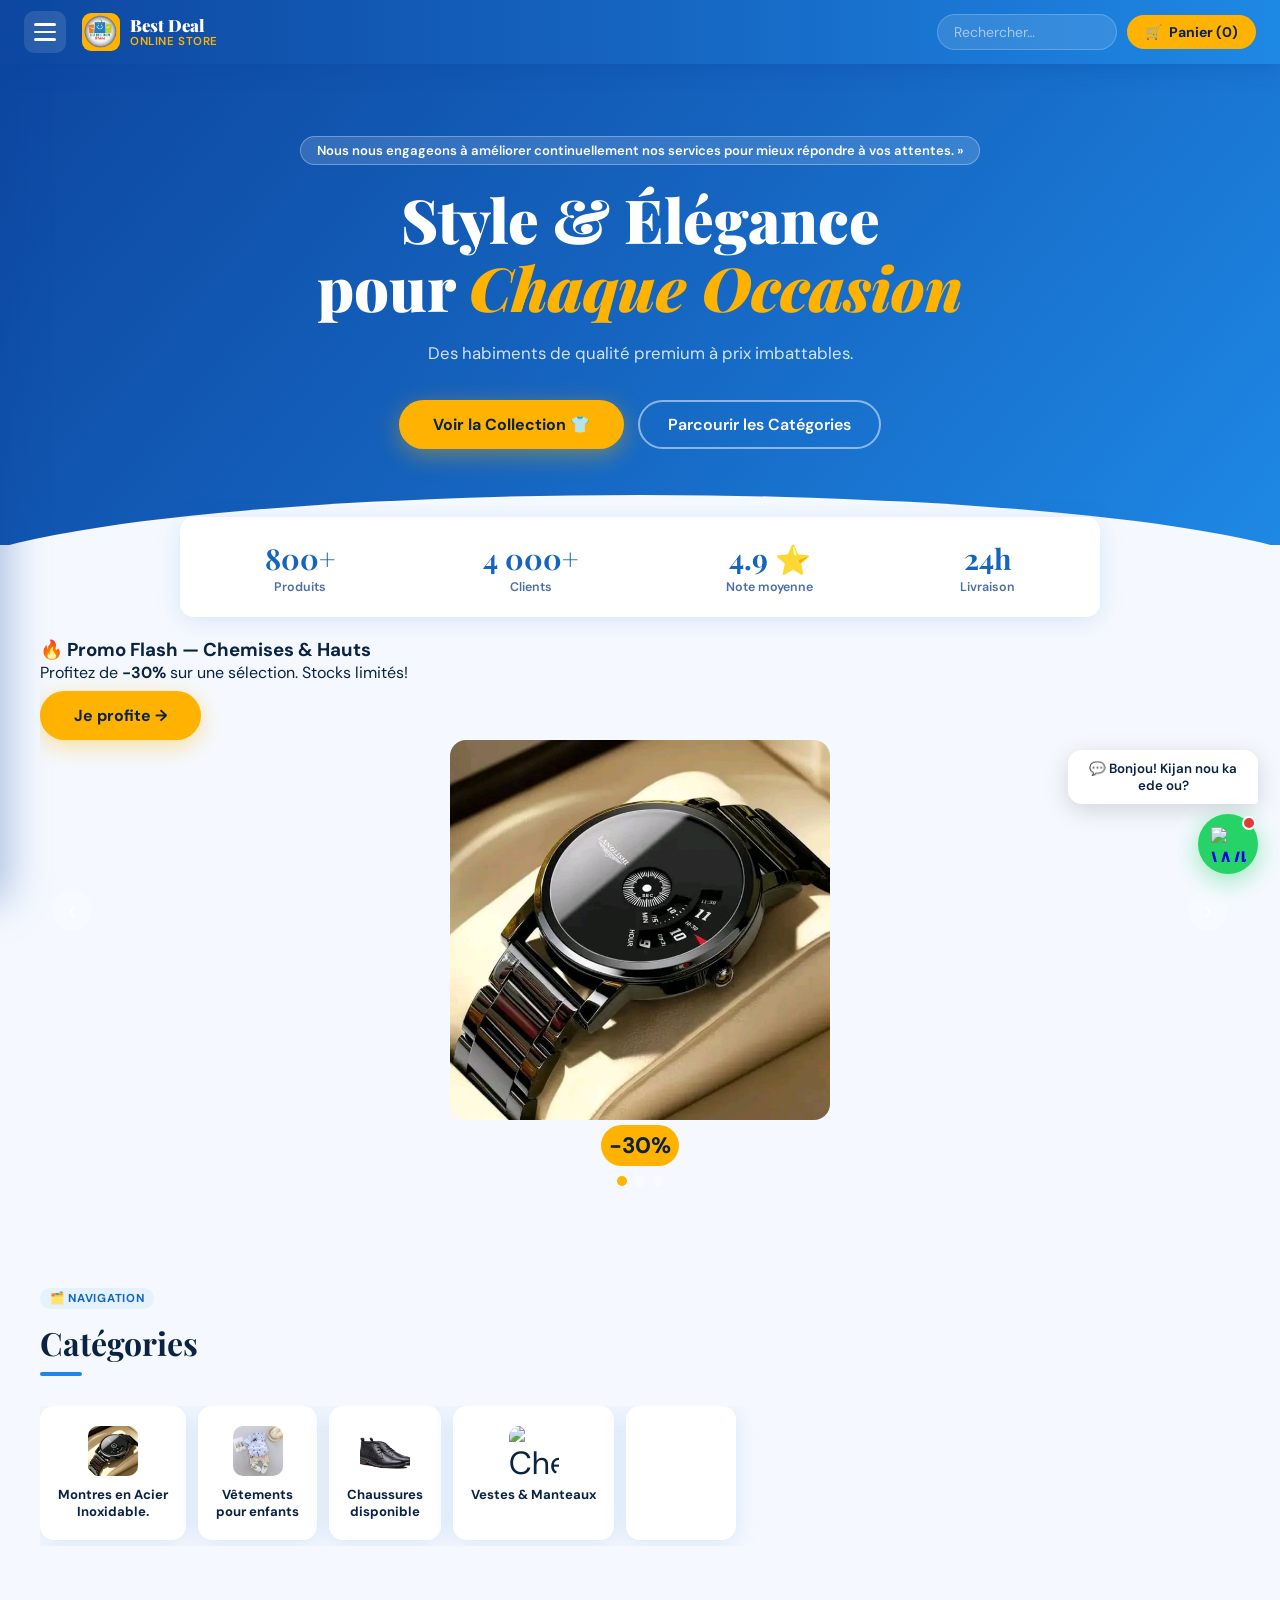
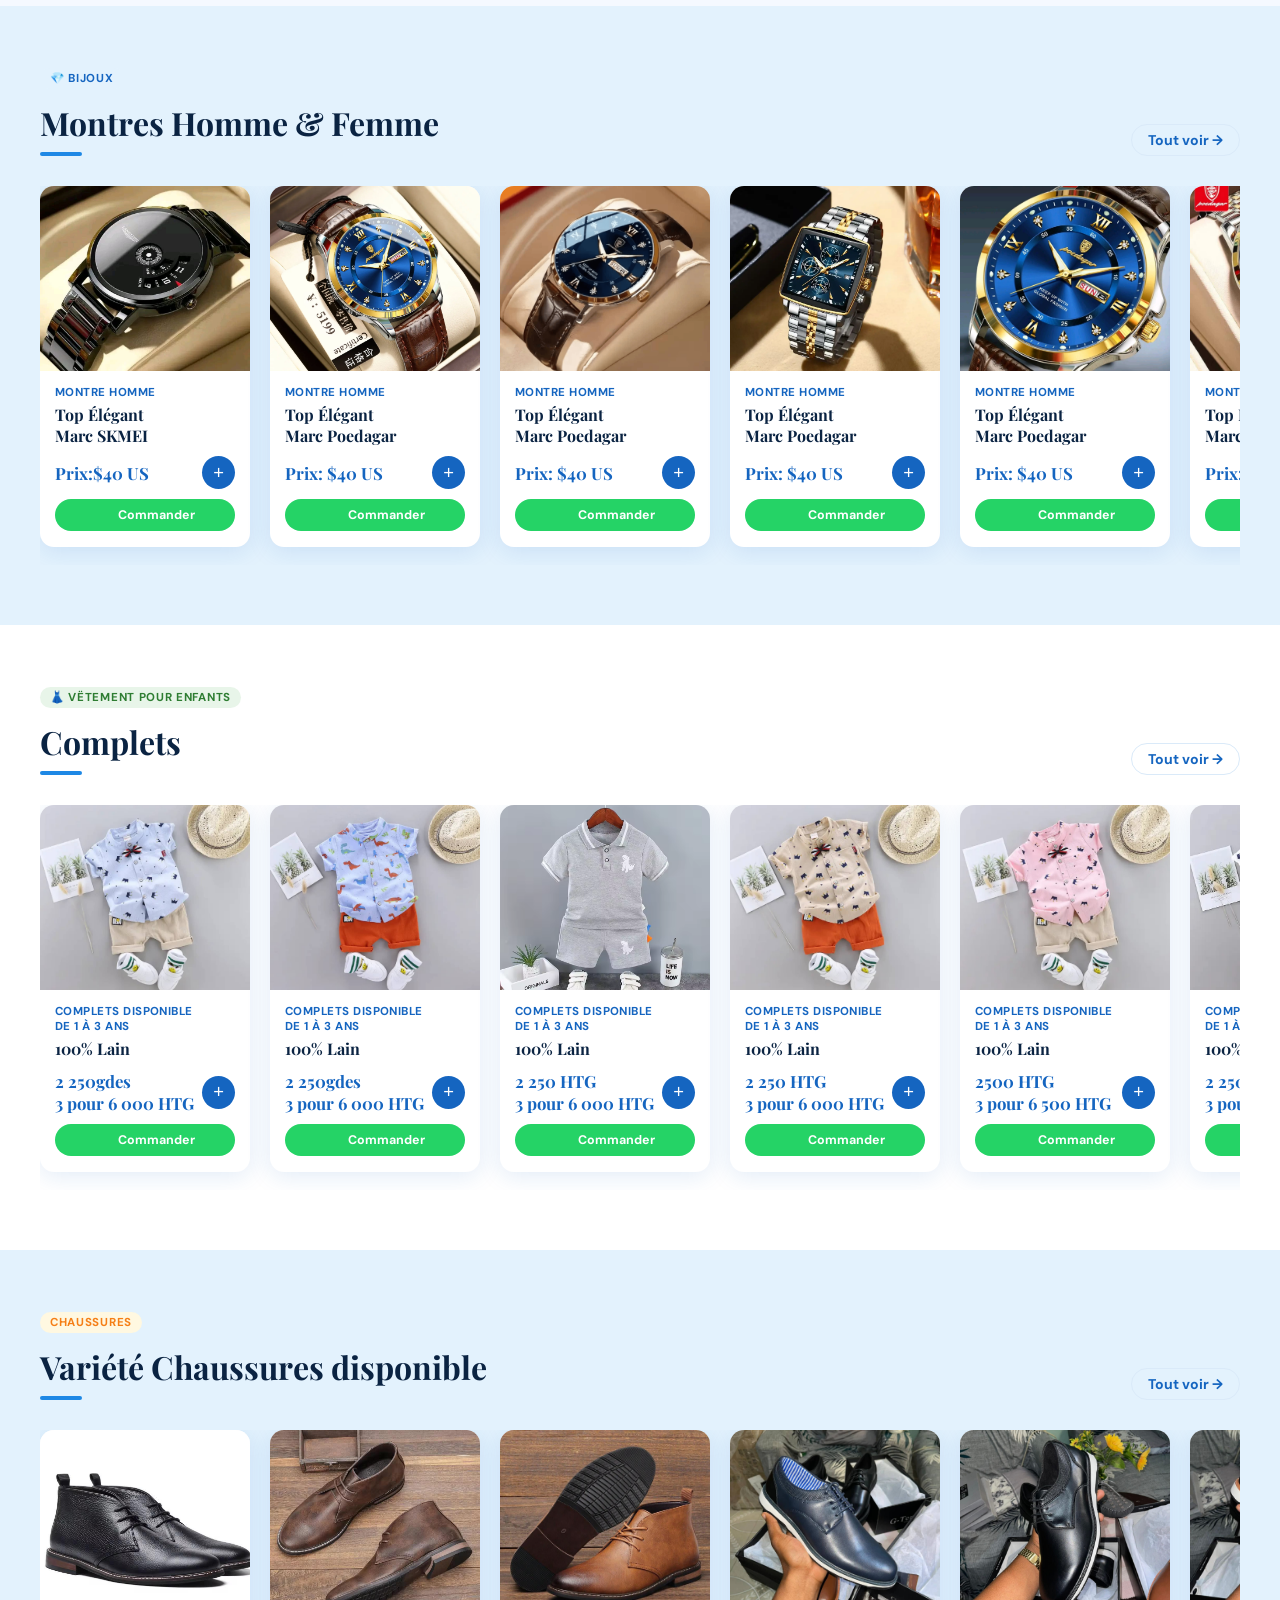
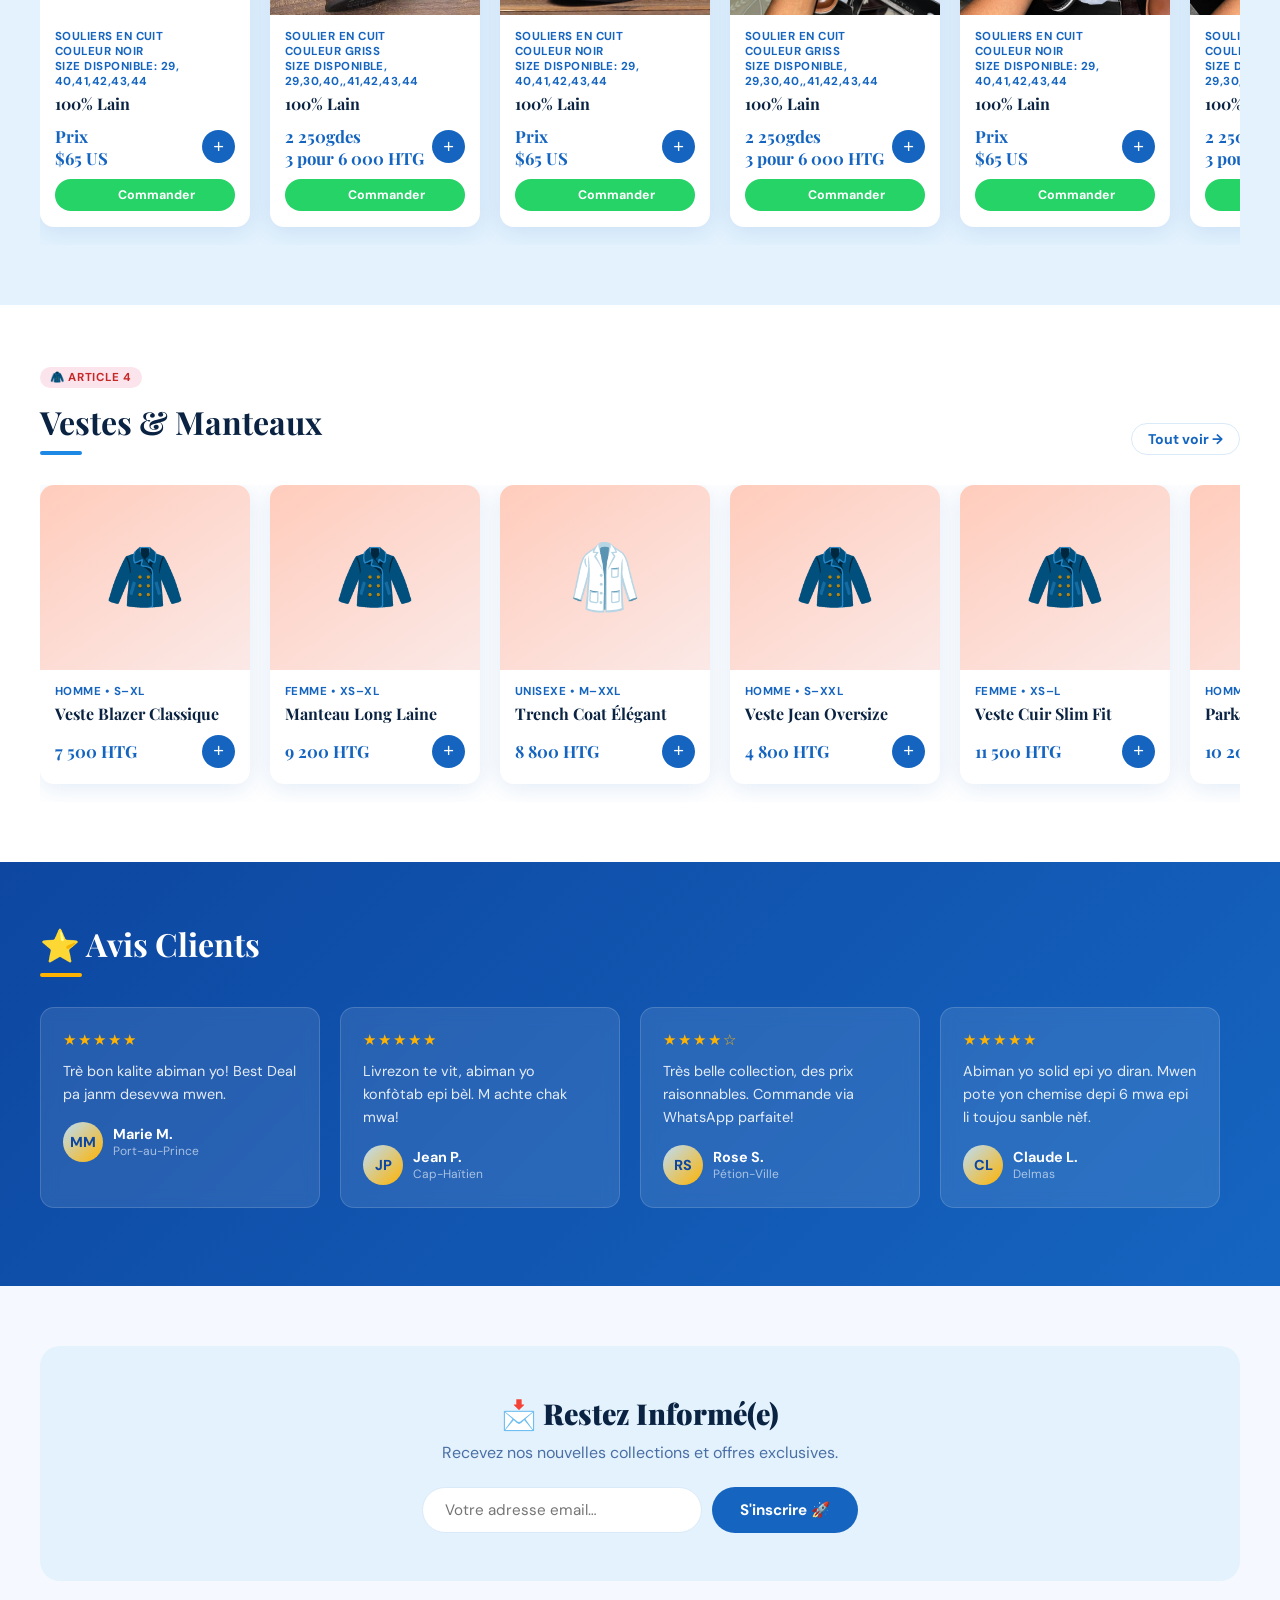
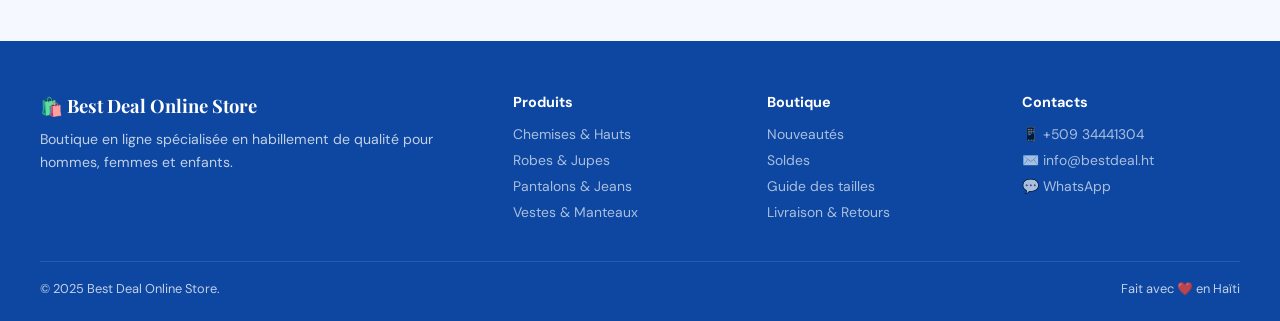
==== commit 6bc1e00d: "Update index.html" ====
--- a/index.html
+++ b/index.html
@@ -213,13 +213,6 @@
   <img src="chemise-cat.jpg" alt="Chemises" style="width:50px;height:50px;object-fit:cover;border-radius:10px;">
 </span></span><span class="chip-name">Vestes & Manteaux</span></div>
       <div class="chip"><span class="chip-icon"> 
-<span class="chip-icon">
-  <img src="chemise-cat.jpg" alt="Chemises" style="width:50px;height:50px;object-fit:cover;border-radius:10px;">
-</span></span><span class="chip-name">Chaussures</span></div>
-      <div class="chip"><span class="chip-icon">
-<span class="chip-icon">
-  <img src="images/montre10.png" alt="Chemises" style="width:50px;height:50px;object-fit:cover;border-radius:10px;">
-</span></span><span class="chip-name">Accessoires</span></div> 
     </div>
   </div>
 </section>
@@ -632,7 +625,7 @@
           <img src="image/complets16.jpg" alt="Robe Maxi Bohème" style="width:100%;height:100%;object-fit:cover;">
       </div><div class="p-card-body"><div class="p-card-cat">Complets Disponible <br> de 1 à 3 ans</div><div class="p-card-name">100% Lain</div><div class="p-card-foot"><span class="p-card-price">2 250 HTG <br> 3 pour 6 000gdes</span><button class="add-btn" onclick="addToCart(event)">+</button></div>
 <a class="wa-order-btn" 
-   href="https://wa.me/50934441304?text=Bonjou%20Best%20Deal!%20Mwen%20vle%20kòmande%3A%20Complet%20maillot%20vert%20pantalon%20crême%20Prix:%202500%20HTG." 
+   href="https://wa.me/50934441304?text=Bonjou%20Best%20Deal!%20Mwen%20vle%20kòmande%3A%20Complet%20maillot%20noit%20kole%20ecriture%20pantalon%20blan%20Prix:%202500%20HTG." 
    target="_blank">
   <img src="https://upload.wikimedia.org/wikipedia/commons/6/6b/WhatsApp.svg" 
   style="width:16px;height:16px;"> Commander
@@ -642,7 +635,7 @@
    <img src="image/complets17.png" alt="Robe Maxi Bohème" style="width:100%;height:100%;object-fit:cover;">
  </div><div class="p-card-body"><div class="p-card-cat">Complets Disponible <br> de 1 à 3 ans</div><div class="p-card-name">100% Lain</div><div class="p-card-foot"><span class="p-card-price">2 250 HTG <br> 3 pour 6 000gdes</span><button class="add-btn" onclick="addToCart(event)">+</button></div>
  <a class="wa-order-btn" 
-   href="https://wa.me/50934441304?text=Bonjou%20Best%20Deal!%20Mwen%20vle%20kòmande%3A%20Complet%20Chemise%20aba%20noir%20pantalon%20noir%20Prix:%202500%20HTG." 
+   href="https://wa.me/50934441304?text=Bonjou%20Best%20Deal!%20Mwen%20vle%20kòmande%3A%20Complet%20mayo%20ver%20F%20pantalon%20crême%20Prix:%202500%20HTG." 
    target="_blank">
   <img src="https://upload.wikimedia.org/wikipedia/commons/6/6b/WhatsApp.svg" 
   style="width:16px;height:16px;"> Commander
@@ -666,7 +659,7 @@
       </div><div class="p-card-body"><div class="p-card-cat">Complets Disponible <br> de 1 à 3 ans</div><div class="p-card-name">100% Lain</div><div class="p-card-foot"><span class="p-card-price">2 250 HTG <br> 3 pour 6 000gdes</span><button class="add-btn" onclick="addToCart(event)">+</button></div>
       
       <a class="wa-order-btn" 
-   href="https://wa.me/50934441304?text=Bonjou%20Best%20Deal!%20Mwen%20vle%20kòmande%3A%20Chemise%20Oxford%20Bleu%20Classic%20-%202%20800%20HTG" 
+   href="https://wa.me/50934441304?text=Bonjou%20Best%20Deal!%20Mwen%20vle%20kòmande%3A%20mayo%20aba%20noir%20et%20blan%20pantalon%20blan%20.Prix:%202500%20HTG." 
    target="_blank">
   <img src="https://upload.wikimedia.org/wikipedia/commons/6/6b/WhatsApp.svg" 
   style="width:16px;height:16px;"> Commander
@@ -678,7 +671,7 @@
       </div><div class="p-card-body"><div class="p-card-cat">Complets Disponible <br> de 1 à 3 ans</div><div class="p-card-name">100% Lain</div><div class="p-card-foot"><span class="p-card-price">2 250 HTG <br> 3 pour 6 000 HTG</span><button class="add-btn" onclick="addToCart(event)">+</button></div>
       
       <a class="wa-order-btn" 
-   href="https://wa.me/50934441304?text=Bonjou%20Best%20Deal!%20Mwen%20vle%20kòmande%3A%20Chemise%20Oxford%20Bleu%20Classic%20-%202%20800%20HTG" 
+   href="https://wa.me/50934441304?text=Bonjou%20Best%20Deal!%20Mwen%20vle%20kòmande%3A%20maillot%20Oxnoir%20kou%20noir%20blan%20prix:%202500%20HTG." 
    target="_blank">
   <img src="https://upload.wikimedia.org/wikipedia/commons/6/6b/WhatsApp.svg" 
   style="width:16px;height:16px;"> Commander
@@ -691,25 +684,13 @@
       </div><div class="p-card-body"><div class="p-card-cat">Complets Disponible <br> de 1 à 3 ans</div><div class="p-card-name">100% Lain</div><div class="p-card-foot"><span class="p-card-price">2 500 HTG <br> 3 pour 6 500 HTG</span><button class="add-btn" onclick="addToCart(event)">+</button></div>
       
       <a class="wa-order-btn" 
-   href="https://wa.me/50934441304?text=Bonjou%20Best%20Deal!%20Mwen%20vle%20kòmande%3A%20Chemise%20Oxford%20Bleu%20Classic%20-%202%20800%20HTG" 
+   href="https://wa.me/50934441304?text=Bonjou%20Best%20Deal!%20Mwen%20vle%20kòmande%3A%20Comlet%20maillotd%20gris%20aba%20blan%20Prix:2%202500%20HTG." 
    target="_blank">
   <img src="https://upload.wikimedia.org/wikipedia/commons/6/6b/WhatsApp.svg" 
   style="width:16px;height:16px;"> Commander
 </a>
       </div></div>
       
-      <div class="p-card"><div class="p-card-img art2-bg">
-          <img src="image/complets24.jpg" alt="Robe Maxi Bohème" style="width:100%;height:100%;object-fit:cover;">
-      </div><div class="p-card-body"><div class="p-card-cat">Complets Disponible <br> de 1 à 4 ans</div><div class="p-card-name">100% coton</div><div class="p-card-foot"><span class="p-card-price">2 500 HTG <br> 3 pour 6500 HTG</span><button class="add-btn" onclick="addToCart(event)">+</button></div>
-      
-      <a class="wa-order-btn" 
-   href="https://wa.me/50934441304?text=Bonjou%20Best%20Deal!%20Mwen%20vle%20kòmande%3A%20Chemise%20Oxford%20Bleu%20Classic%20-%202%20800%20HTG" 
-   target="_blank">
-  <img src="https://upload.wikimedia.org/wikipedia/commons/6/6b/WhatsApp.svg" 
-  style="width:16px;height:16px;"> Commander
-</a>
-      </div></div>
-
     </div>
   </div>
 </section>
@@ -727,7 +708,7 @@
       </div><div class="p-card-body"><div class="p-card-cat">Souliers en cuit <br> Couleur noir <br> Size disponible: 29, 40,41,42,43,44 </div><div class="p-card-name">100% Lain</div><div class="p-card-foot"><span class="p-card-price">Prix <br> $65 US</span><button class="add-btn" onclick="addToCart(event)">+</button></div>
       
        <a class="wa-order-btn" 
-   href="https://wa.me/50934441304?text=Bonjou%20Best%20Deal!%20Mwen%20vle%20kòmande%3A%20Chemise%20Oxford%20Bleu%20Classic%20-%202%20800%20HTG" 
+   href="https://wa.me/50934441304?text=Bonjou%20Best%20Deal!%20Mwen%20vle%20kòmande%3A%20botte%20cuit%20noir%20prix%20:%$2065%20US." 
    target="_blank">
   <img src="https://upload.wikimedia.org/wikipedia/commons/6/6b/WhatsApp.svg" 
   style="width:16px;height:16px;"> Commander
@@ -739,7 +720,7 @@
       </div><div class="p-card-body"><div class="p-card-cat">Soulier en cuit<br>Couleur griss <br> Size disponible,  29,30,40,,41,42,43,44</div><div class="p-card-name">100% Lain</div><div class="p-card-foot"><span class="p-card-price">2 250gdes <br> 3 pour 6 000 HTG</span><button class="add-btn" onclick="addToCart(event)">+</button></div>
       
 <a class="wa-order-btn" 
-   href="https://wa.me/50934441304?text=Bonjou%20Best%20Deal!%20Mwen%20vle%20kòmande%3A%20Chemise%20Oxford%20Bleu%20Classic%20-%202%20800%20HTG" 
+   href="https://wa.me/50934441304?text=Bonjou%20Best%20Deal!%20Mwen%20vle%20kòmande%3A%20botte%20cuit%20chocolat%20prix%20:%$2065%20US." 
    target="_blank">
   <img src="https://upload.wikimedia.org/wikipedia/commons/6/6b/WhatsApp.svg" 
   style="width:16px;height:16px;"> Commander
@@ -751,7 +732,7 @@
       </div><div class="p-card-body"><div class="p-card-cat">Souliers en cuit <br> Couleur noir <br> Size disponible: 29, 40,41,42,43,44 </div><div class="p-card-name">100% Lain</div><div class="p-card-foot"><span class="p-card-price">Prix <br> $65 US</span><button class="add-btn" onclick="addToCart(event)">+</button></div>
       
   <a class="wa-order-btn" 
-   href="https://wa.me/50934441304?text=Bonjou%20Best%20Deal!%20Mwen%20vle%20kòmande%3A%20Chemise%20Oxford%20Bleu%20Classic%20-%202%20800%20HTG" 
+  href="https://wa.me/50934441304?text=Bonjou%20Best%20Deal!%20Mwen%20vle%20kòmande%3A%20botte%20cuit%20jaune%20prix%20:%$2065%20US."  
    target="_blank">
   <img src="https://upload.wikimedia.org/wikipedia/commons/6/6b/WhatsApp.svg" 
   style="width:16px;height:16px;"> Commander
@@ -763,7 +744,7 @@
       </div><div class="p-card-body"><div class="p-card-cat">Soulier en cuit<br>Couleur griss <br> Size disponible,  29,30,40,,41,42,43,44</div><div class="p-card-name">100% Lain</div><div class="p-card-foot"><span class="p-card-price">2 250gdes <br> 3 pour 6 000 HTG</span><button class="add-btn" onclick="addToCart(event)">+</button></div>
       
 <a class="wa-order-btn" 
-   href="https://wa.me/50934441304?text=Bonjou%20Best%20Deal!%20Mwen%20vle%20kòmande%3A%20Chemise%20Oxford%20Bleu%20Classic%20-%202%20800%20HTG" 
+   href="https://wa.me/50934441304?text=Bonjou%20Best%20Deal!%20Mwen%20vle%20Soulier%3A%20bleu%20prix:%20$50%20US." 
    target="_blank">
   <img src="https://upload.wikimedia.org/wikipedia/commons/6/6b/WhatsApp.svg" 
   style="width:16px;height:16px;"> Commander
@@ -775,7 +756,7 @@
           <img src="image/soulier5.jpg" alt="Robe Maxi Bohème" style="width:100%;height:100%;object-fit:cover;">
       </div><div class="p-card-body"><div class="p-card-cat">Souliers en cuit <br> Couleur noir <br> Size disponible: 29, 40,41,42,43,44 </div><div class="p-card-name">100% Lain</div><div class="p-card-foot"><span class="p-card-price">Prix <br> $65 US</span><button class="add-btn" onclick="addToCart(event)">+</button></div>
 <a class="wa-order-btn" 
-   href="https://wa.me/50934441304?text=Bonjou%20Best%20Deal!%20Mwen%20vle%20kòmande%3A%20Chemise%20Oxford%20Bleu%20Classic%20-%202%20800%20HTG" 
+   href="https://wa.me/50934441304?text=Bonjou%20Best%20Deal!%20Mwen%20vle%20Soulier%3A%20jaune%20prix:%20$50%20US." 
    target="_blank">
   <img src="https://upload.wikimedia.org/wikipedia/commons/6/6b/WhatsApp.svg" 
   style="width:16px;height:16px;"> Commander
@@ -788,7 +769,7 @@
       </div><div class="p-card-body"><div class="p-card-cat">Soulier en cuit<br>Couleur griss <br> Size disponible,  29,30,40,,41,42,43,44</div><div class="p-card-name">100% Lain</div><div class="p-card-foot"><span class="p-card-price">2 250gdes <br> 3 pour 6 000 HTG</span><button class="add-btn" onclick="addToCart(event)">+</button></div>
       
   <a class="wa-order-btn" 
-   href="https://wa.me/50934441304?text=Bonjou%20Best%20Deal!%20Mwen%20vle%20kòmande%3A%20Chemise%20Oxford%20Bleu%20Classic%20-%202%20800%20HTG" 
+   href="https://wa.me/50934441304?text=Bonjou%20Best%20Deal!%20Mwen%20vle%20kòmande%3A%20Botte%20vlou%20Bleu%20Prix:%2055%20US." 
    target="_blank">
   <img src="https://upload.wikimedia.org/wikipedia/commons/6/6b/WhatsApp.svg" 
   style="width:16px;height:16px;"> Commander
@@ -799,7 +780,7 @@
           <img src="image/botte3.jpg" alt="Robe Maxi Bohème" style="width:100%;height:100%;object-fit:cover;">
       </div><div class="p-card-body"><div class="p-card-cat">Souliers en cuit <br> Couleur noir <br> Size disponible: 29, 40,41,42,43,44 </div><div class="p-card-name">100% Lain</div><div class="p-card-foot"><span class="p-card-price">Prix <br> $65 US</span><button class="add-btn" onclick="addToCart(event)">+</button></div>
 <a class="wa-order-btn" 
-   href="https://wa.me/50934441304?text=Bonjou%20Best%20Deal!%20Mwen%20vle%20kòmande%3A%20Chemise%20Oxford%20Bleu%20Classic%20-%202%20800%20HTG" 
+   href="https://wa.me/50934441304?text=Bonjou%20Best%20Deal!%20Mwen%20vle%20kòmande%3A%20Botte%20vlou%20noir%20Prix:%2055%20US." 
    target="_blank">
   <img src="https://upload.wikimedia.org/wikipedia/commons/6/6b/WhatsApp.svg" 
   style="width:16px;height:16px;"> Commander
@@ -811,24 +792,12 @@
       </div><div class="p-card-body"><div class="p-card-cat">Soulier en cuit<br>Couleur griss <br> Size disponible,  29,30,40,,41,42,43,44</div><div class="p-card-name">100% Lain</div><div class="p-card-foot"><span class="p-card-price">2 250gdes <br> 3 pour 6 000 HTG</span><button class="add-btn" onclick="addToCart(event)">+</button></div>
       
     <a class="wa-order-btn" 
-   href="https://wa.me/50934441304?text=Bonjou%20Best%20Deal!%20Mwen%20vle%20kòmande%3A%20Chemise%20Oxford%20Bleu%20Classic%20-%202%20800%20HTG" 
+   href="https://wa.me/50934441304?text=Bonjou%20Best%20Deal!%20Mwen%20vle%20kòmande%3A%20Botte%20vlou%20nmaron%20Prix:%2055%20US." 
    target="_blank">
   <img src="https://upload.wikimedia.org/wikipedia/commons/6/6b/WhatsApp.svg" 
   style="width:16px;height:16px;"> Commander
 </a>
   </div></div>
-
-      <div class="p-card"><div class="p-card-img art2-bg">
-          <img src="image/botte1.jpg" alt="Robe Maxi Bohème" style="width:100%;height:100%;object-fit:cover;">
-      </div><div class="p-card-body"><div class="p-card-cat">Souliers en cuit <br> Couleur noir <br> Size disponible: 29, 40,41,42,43,44 </div><div class="p-card-name">100% Lain</div><div class="p-card-foot"><span class="p-card-price">Prix <br> $65 US</span><button class="add-btn" onclick="addToCart(event)">+</button></div>
-      
-  <a class="wa-order-btn" 
-   href="https://wa.me/50934441304?text=Bonjou%20Best%20Deal!%20Mwen%20vle%20kòmande%3A%20Chemise%20Oxford%20Bleu%20Classic%20-%202%20800%20HTG" 
-   target="_blank">
-  <img src="https://upload.wikimedia.org/wikipedia/commons/6/6b/WhatsApp.svg" 
-  style="width:16px;height:16px;"> Commander
-</a>
- </div></div>
 
     </div>
   </div>
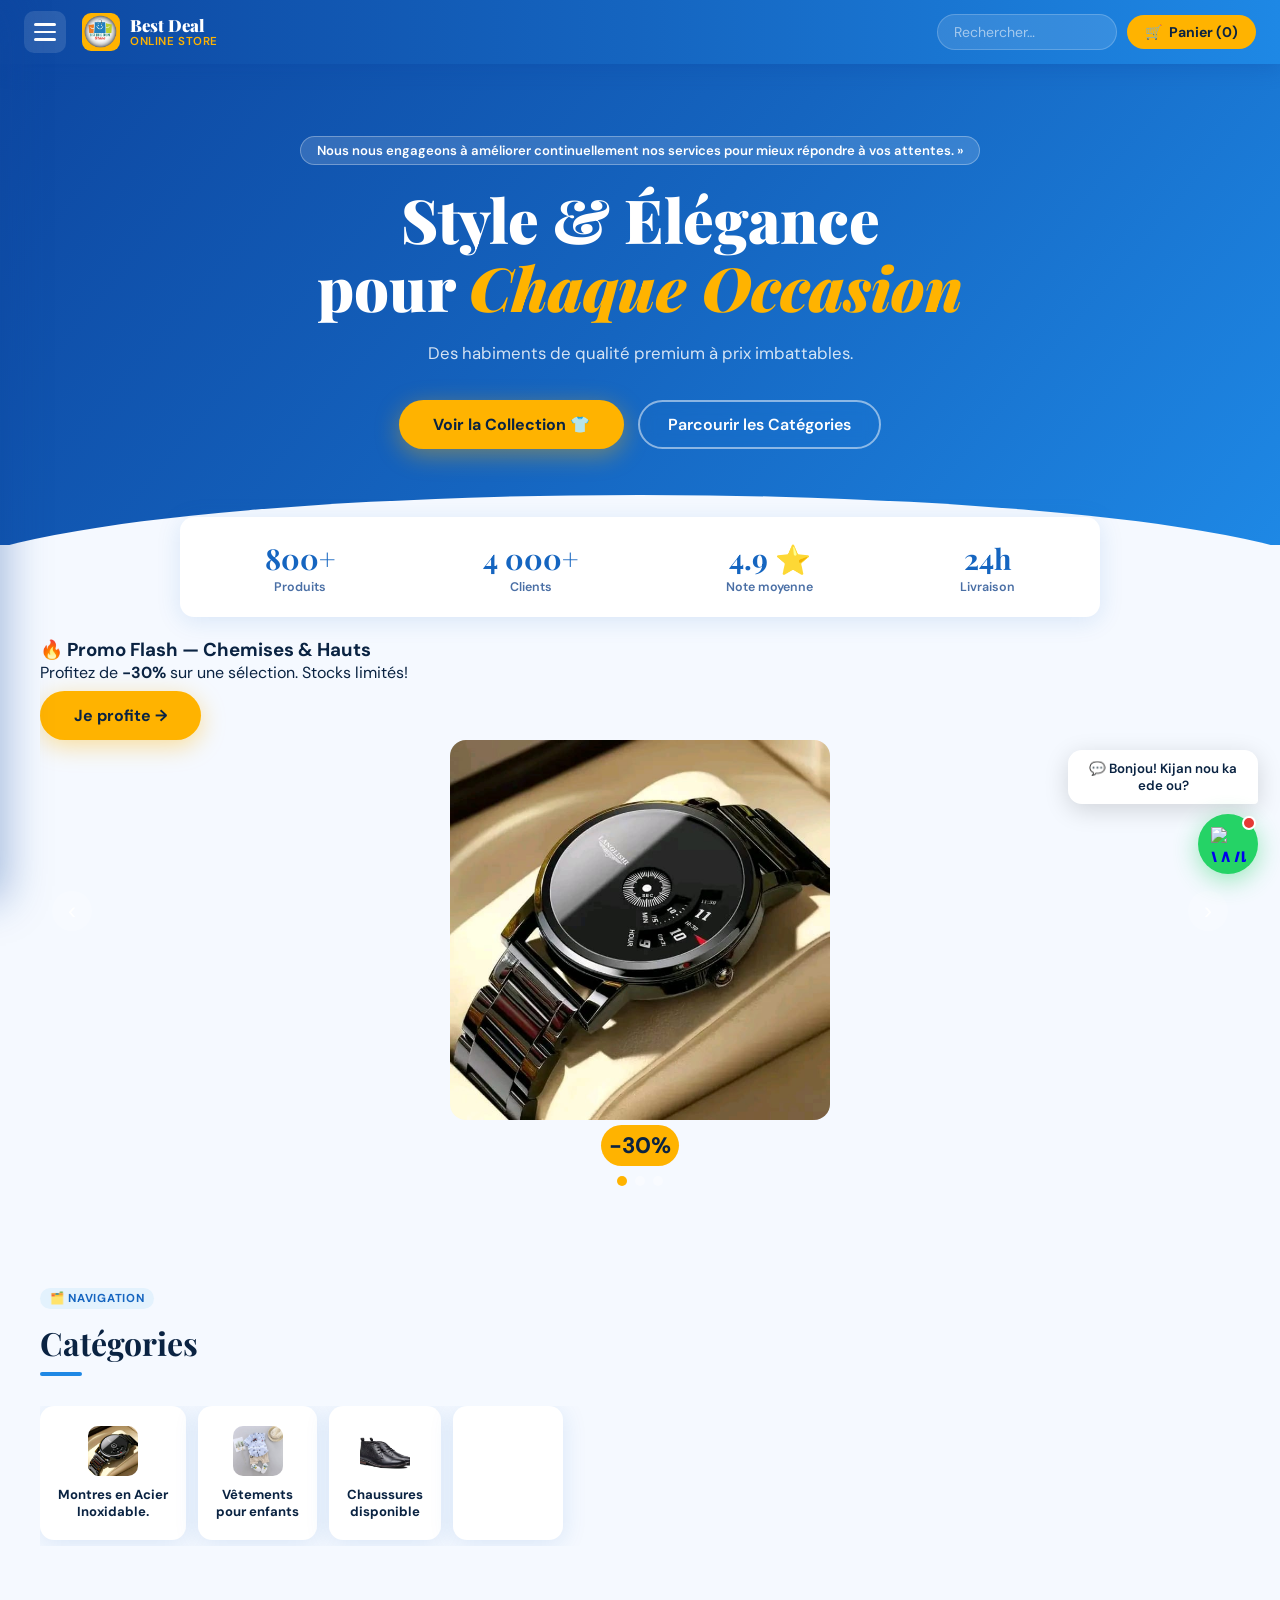
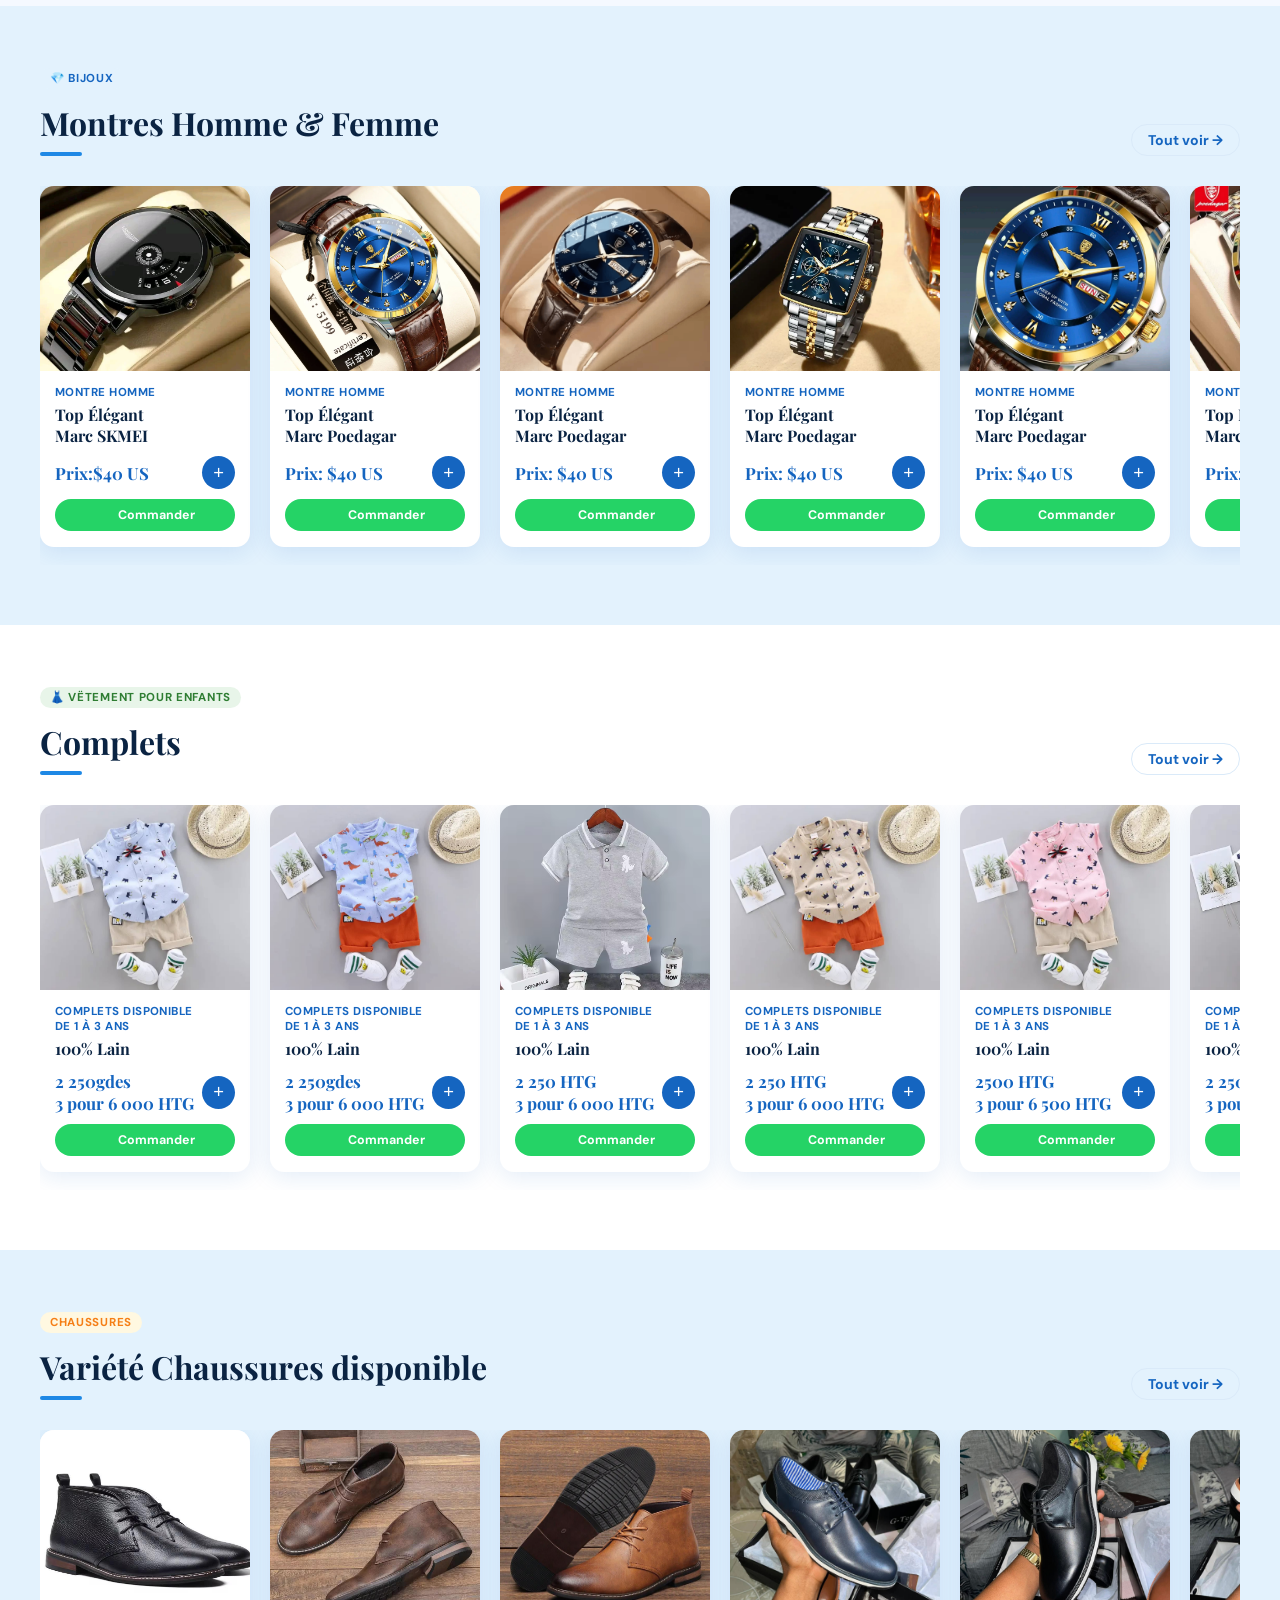
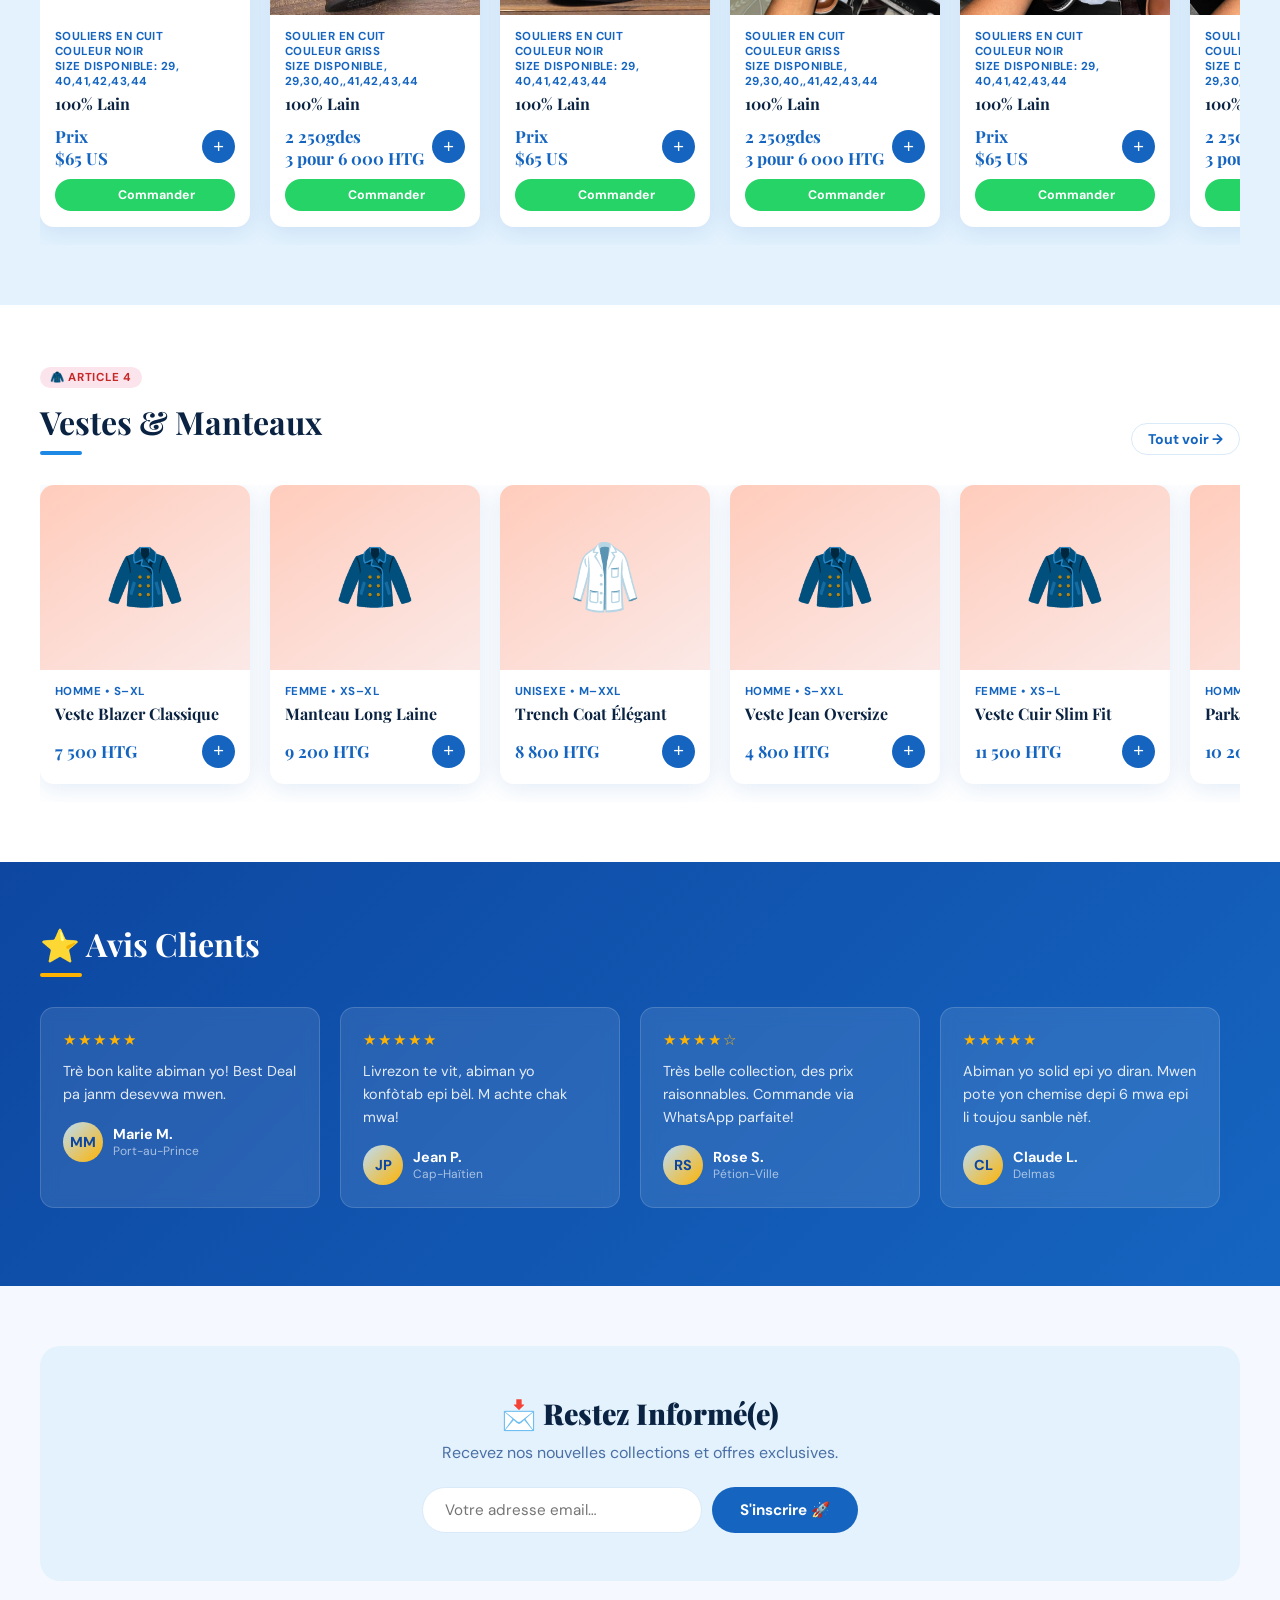
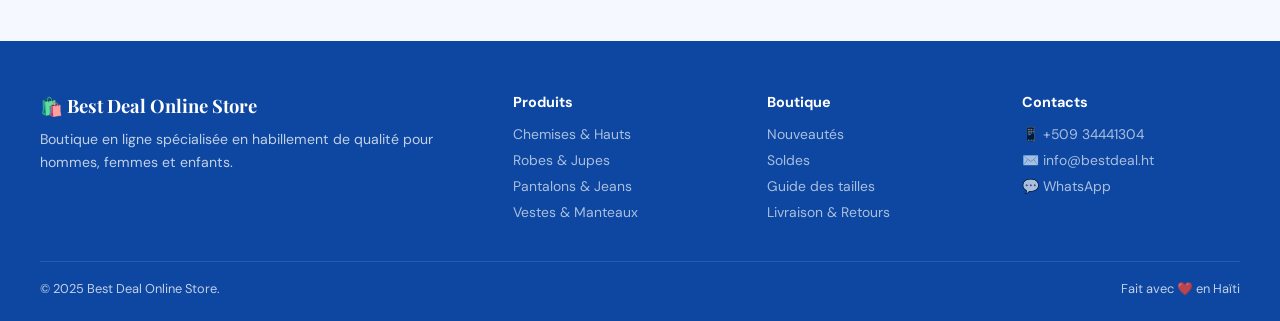
==== commit 58cc867a: "Update index.html" ====
--- a/index.html
+++ b/index.html
@@ -209,10 +209,6 @@
   <img src="image/soulier1.jpg" alt="Chemises" style="width:50px;height:50px;object-fit:cover;border-radius:10px;">
 </span></span><span class="chip-name">Chaussures<br> disponible</span></div>
       <div class="chip" onclick="document.getElementById('article4').scrollIntoView({behavior:'smooth'})"><span class="chip-icon">
-<span class="chip-icon">
-  <img src="chemise-cat.jpg" alt="Chemises" style="width:50px;height:50px;object-fit:cover;border-radius:10px;">
-</span></span><span class="chip-name">Vestes & Manteaux</span></div>
-      <div class="chip"><span class="chip-icon"> 
     </div>
   </div>
 </section>
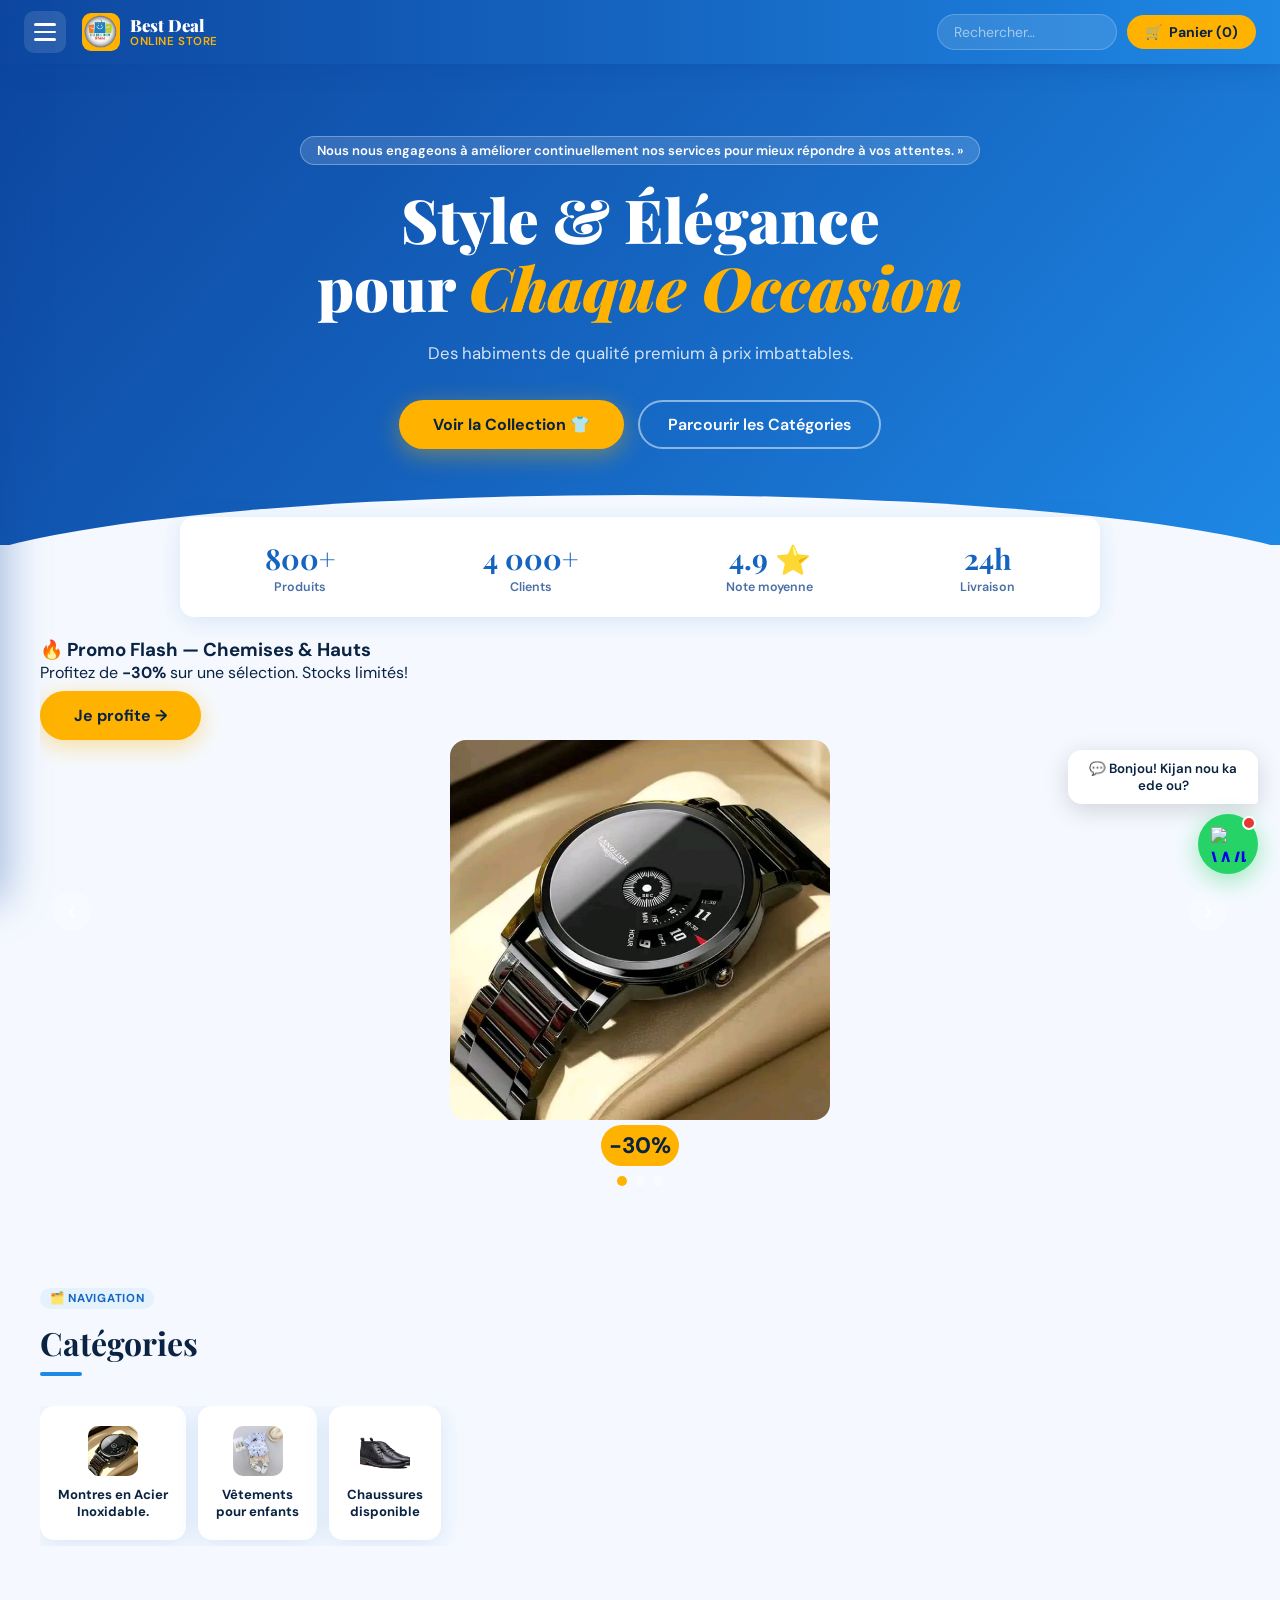
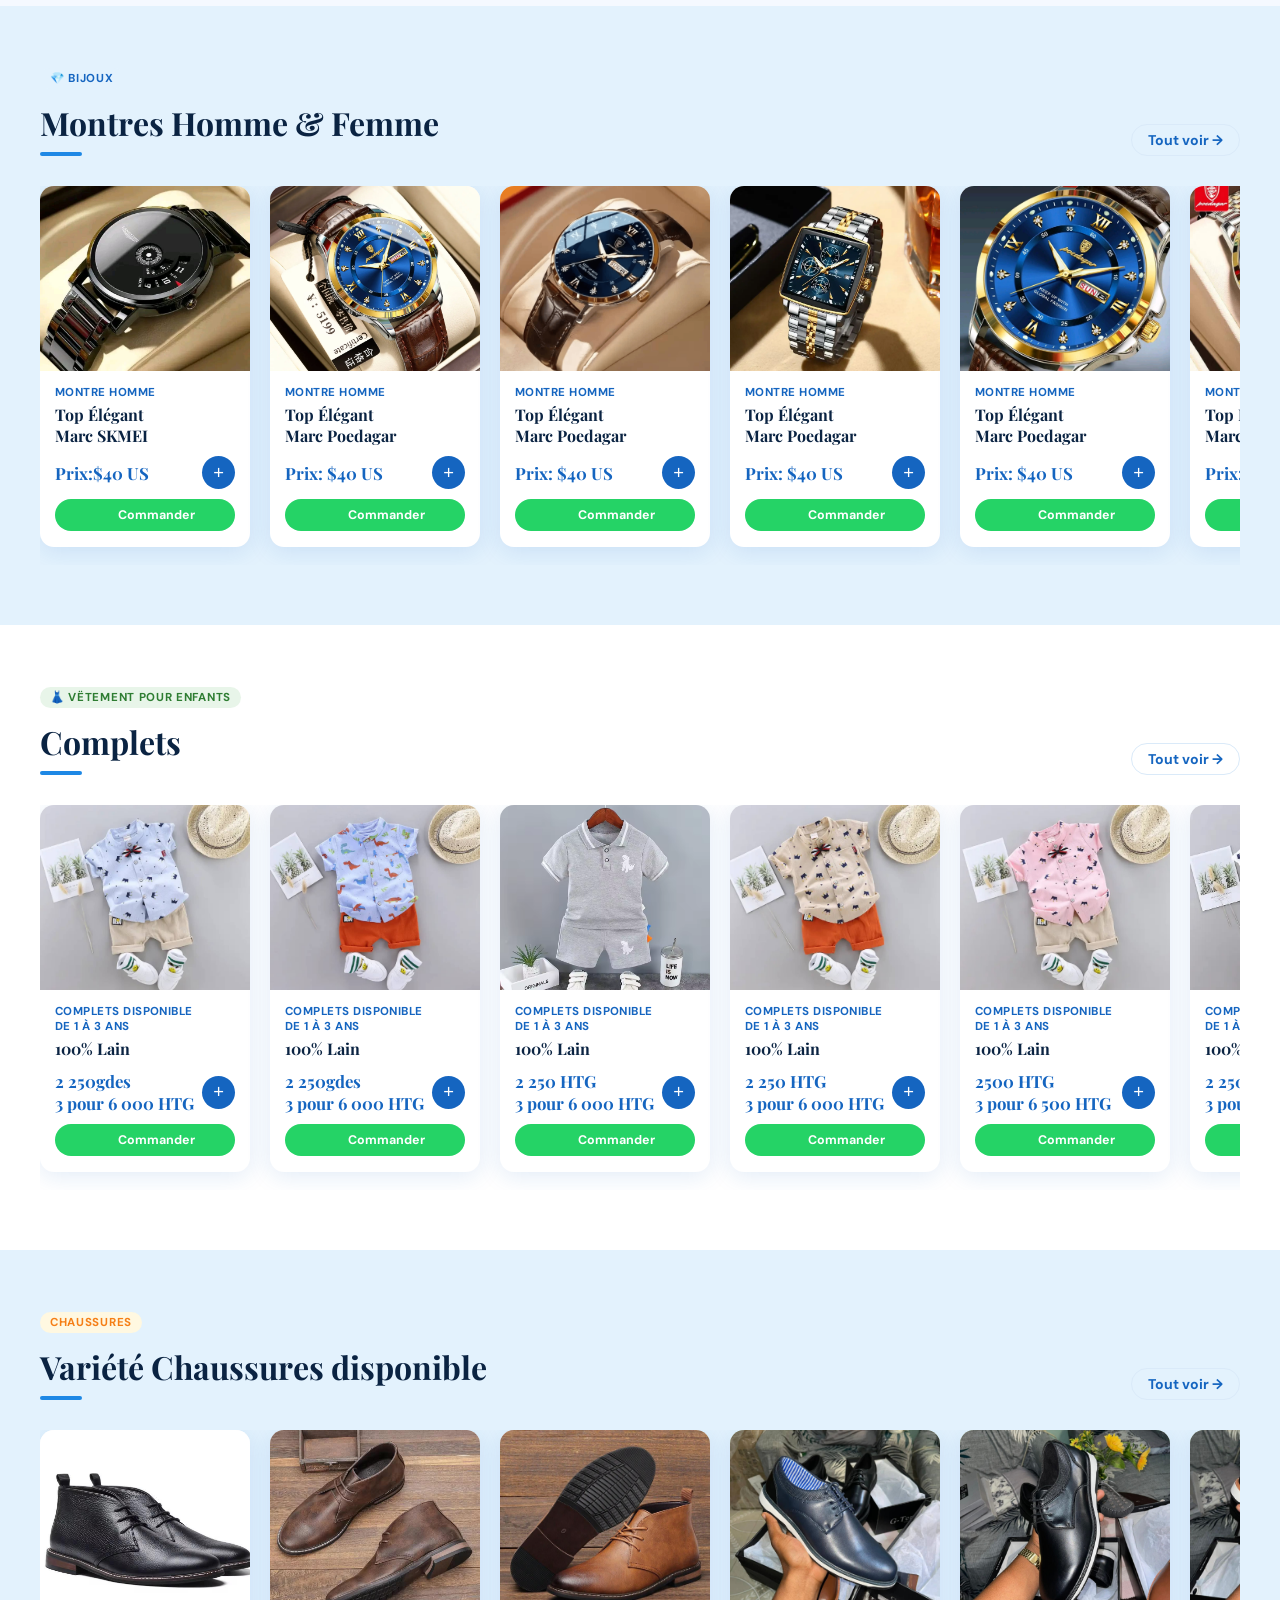
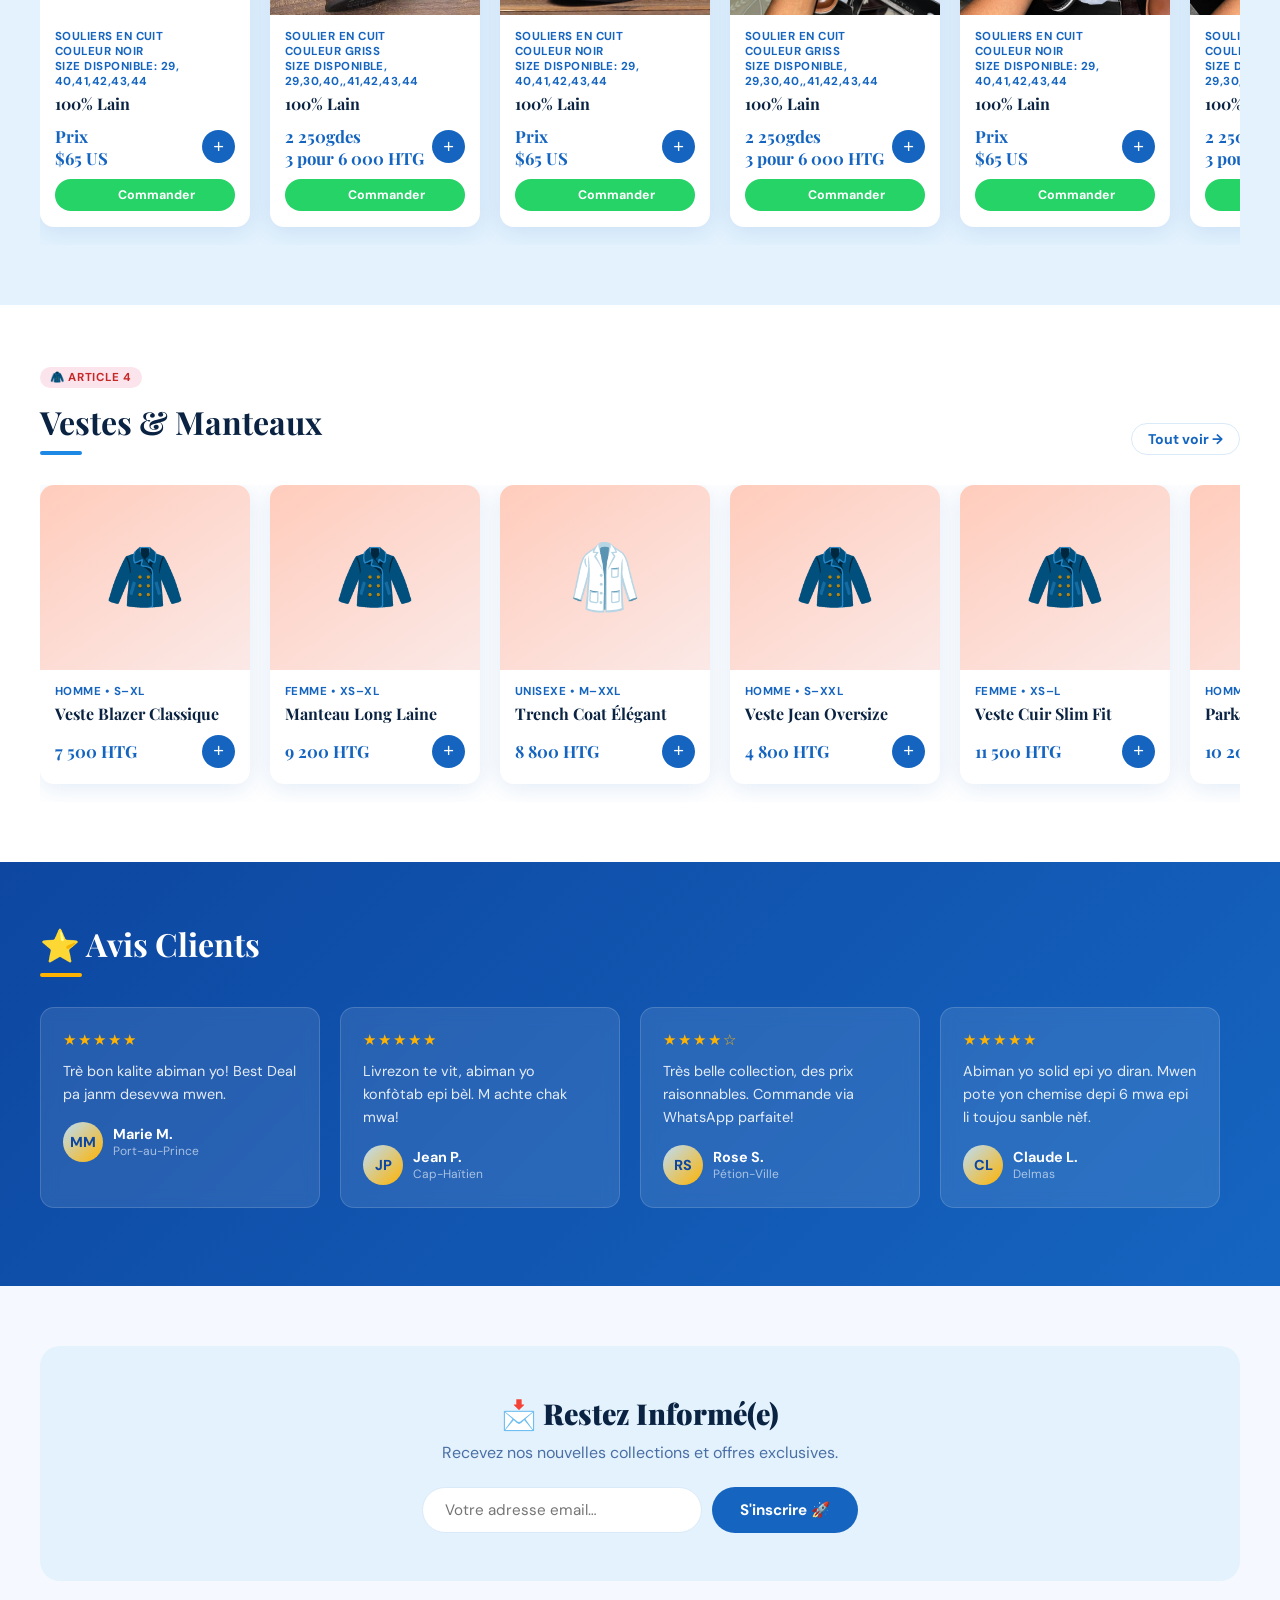
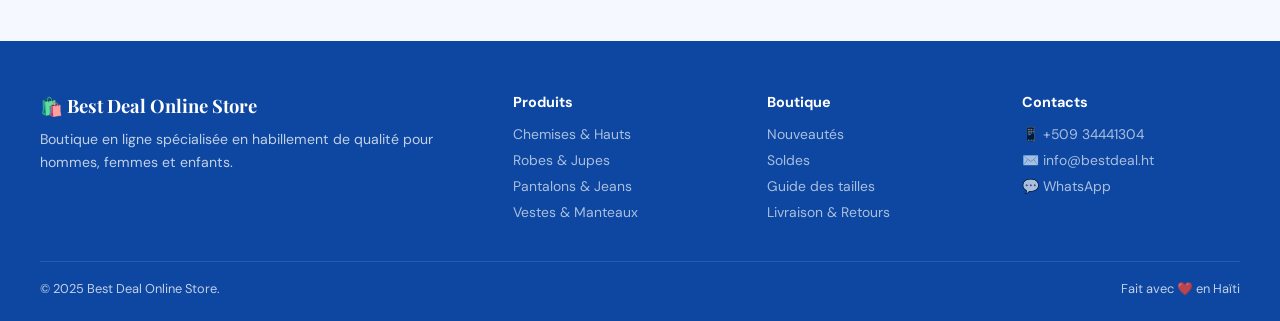
==== commit 6dc0f58a: "Update index.html" ====
--- a/index.html
+++ b/index.html
@@ -208,9 +208,6 @@
        <span class="chip-icon">
   <img src="image/soulier1.jpg" alt="Chemises" style="width:50px;height:50px;object-fit:cover;border-radius:10px;">
 </span></span><span class="chip-name">Chaussures<br> disponible</span></div>
-      <div class="chip" onclick="document.getElementById('article4').scrollIntoView({behavior:'smooth'})"><span class="chip-icon">
-    </div>
-  </div>
 </section>
   
   
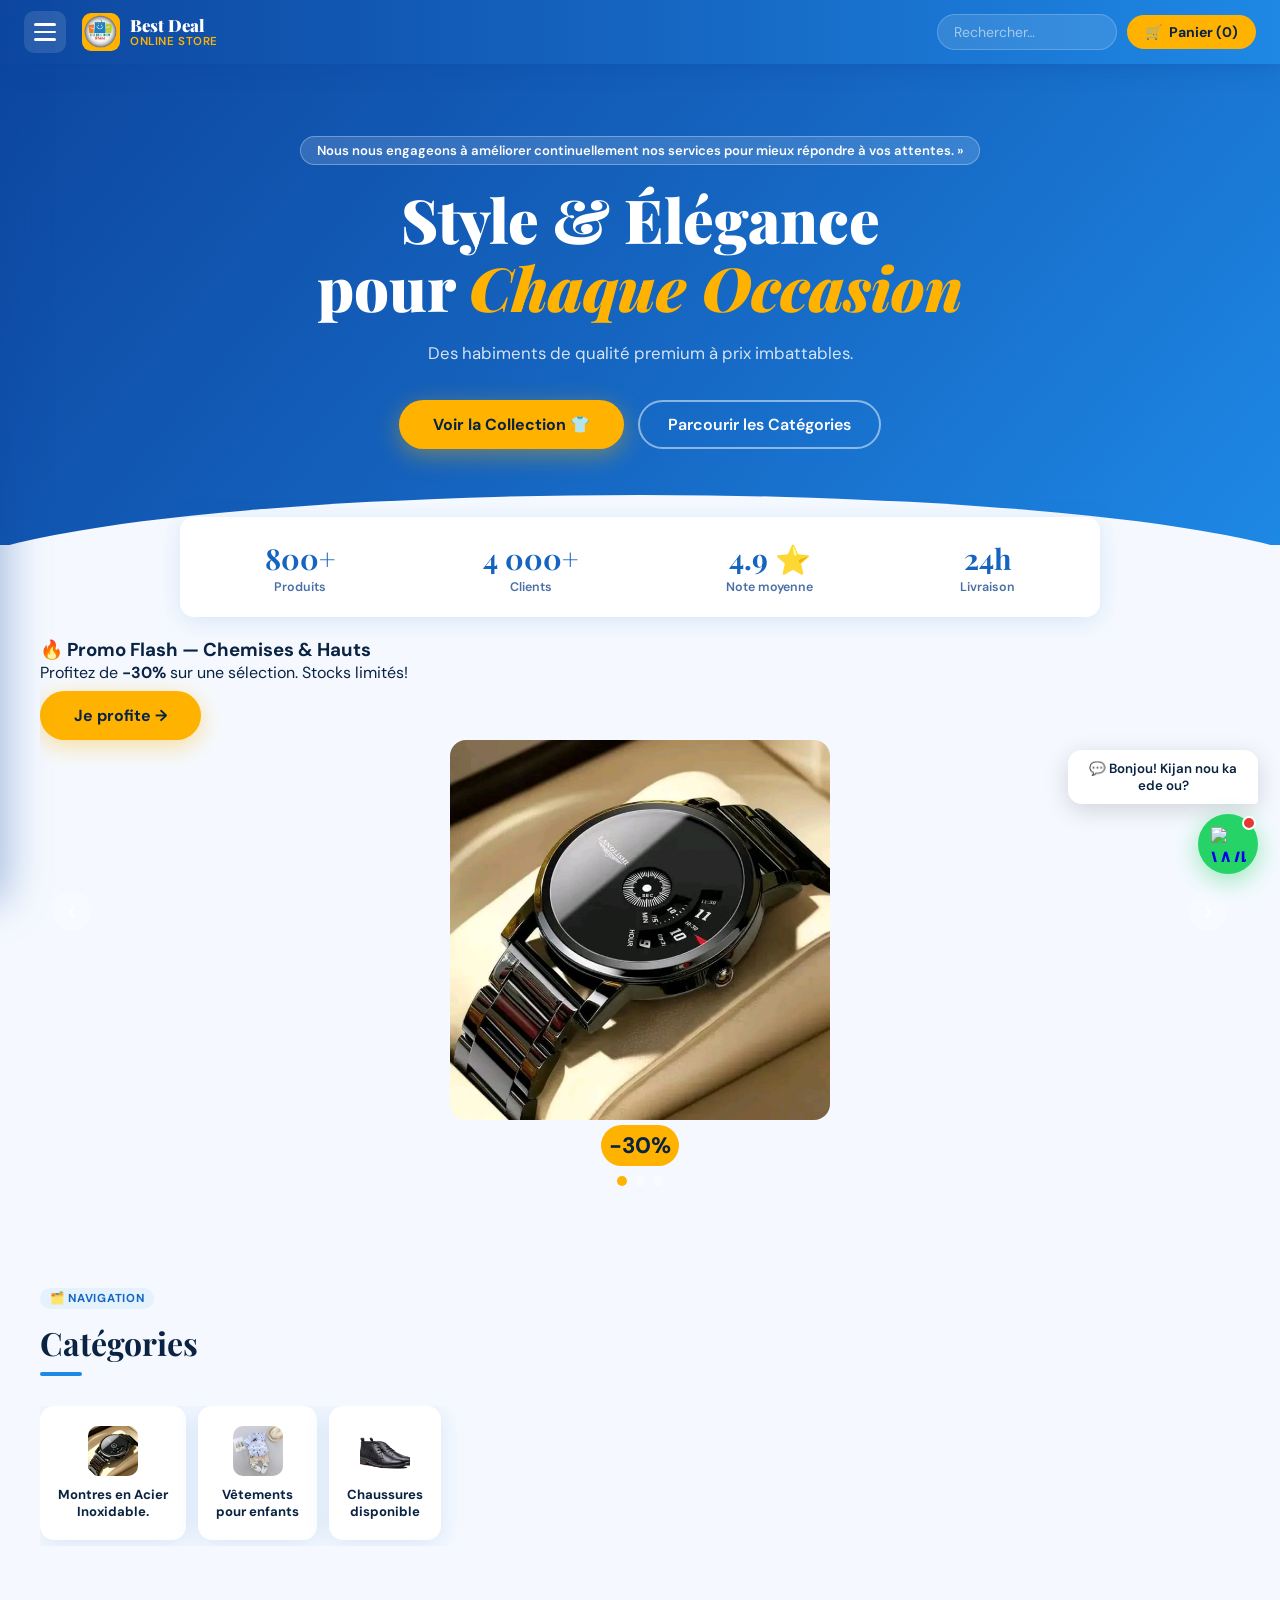
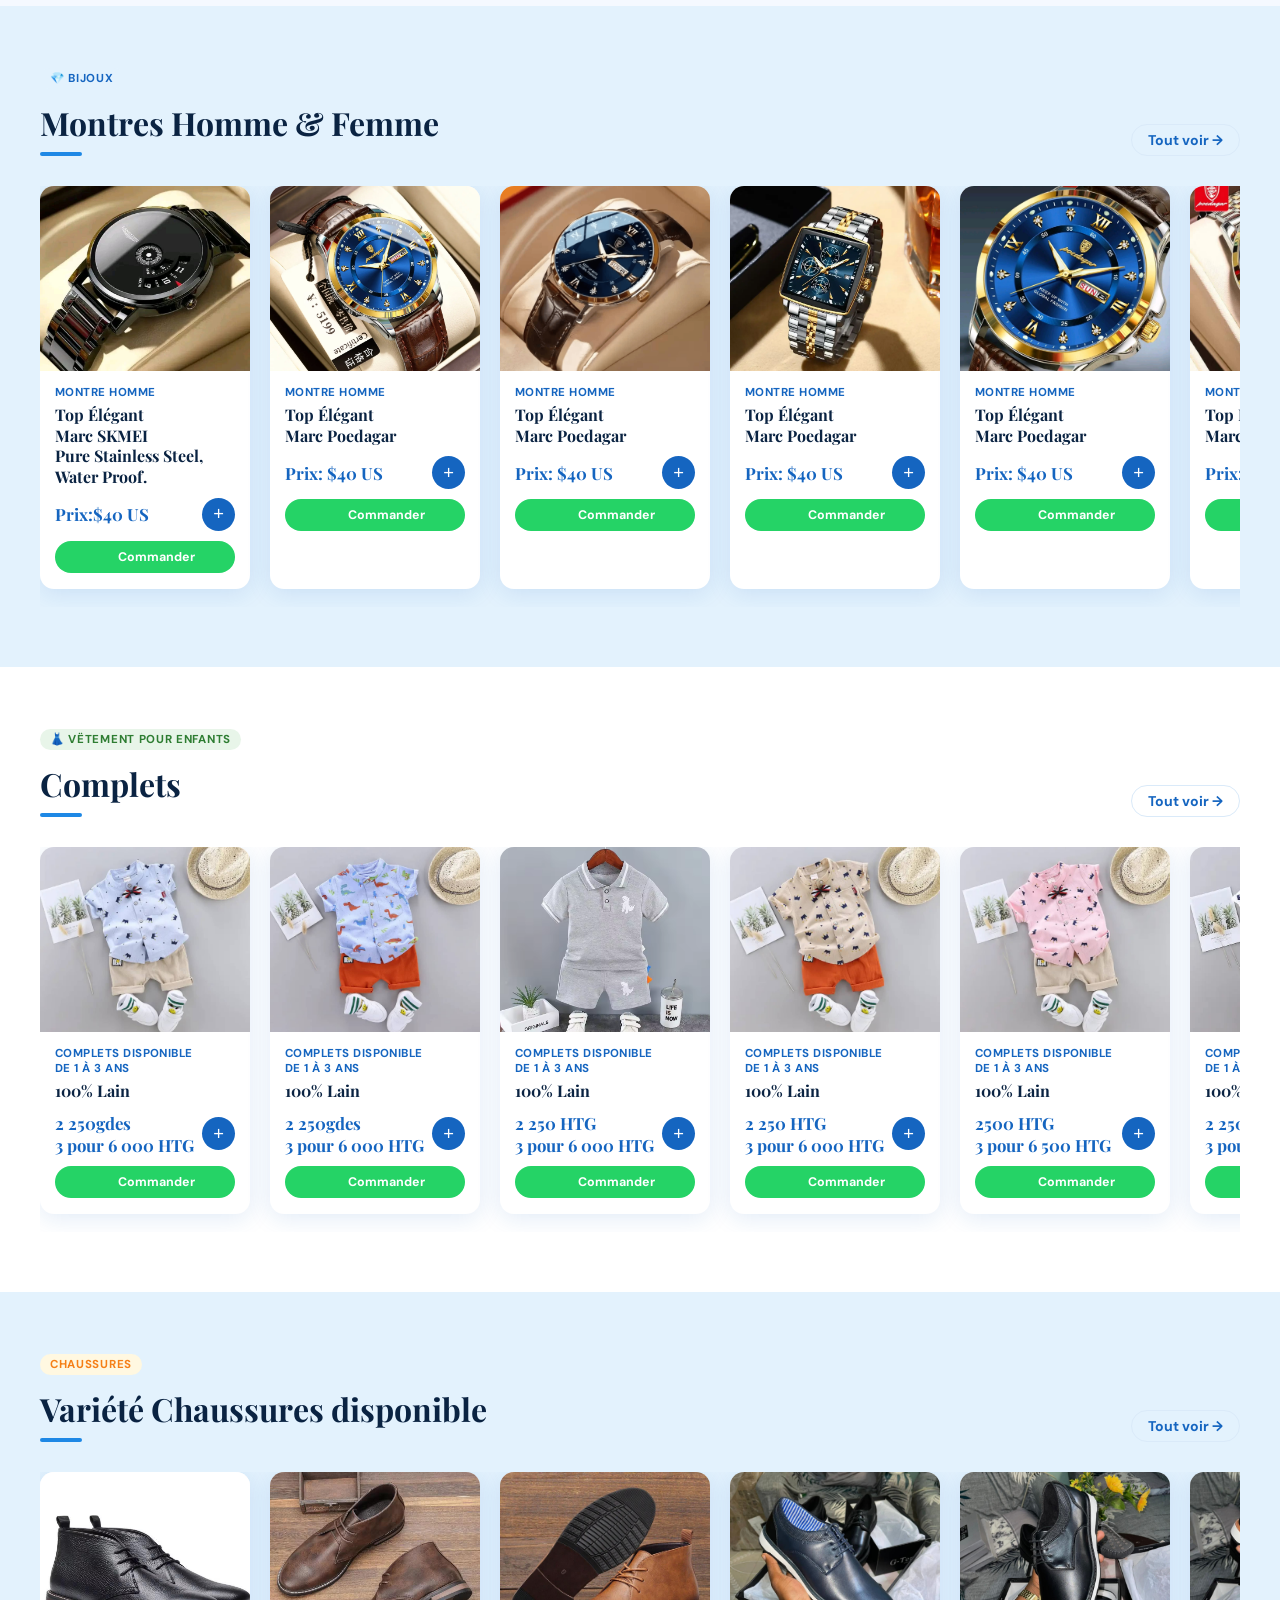
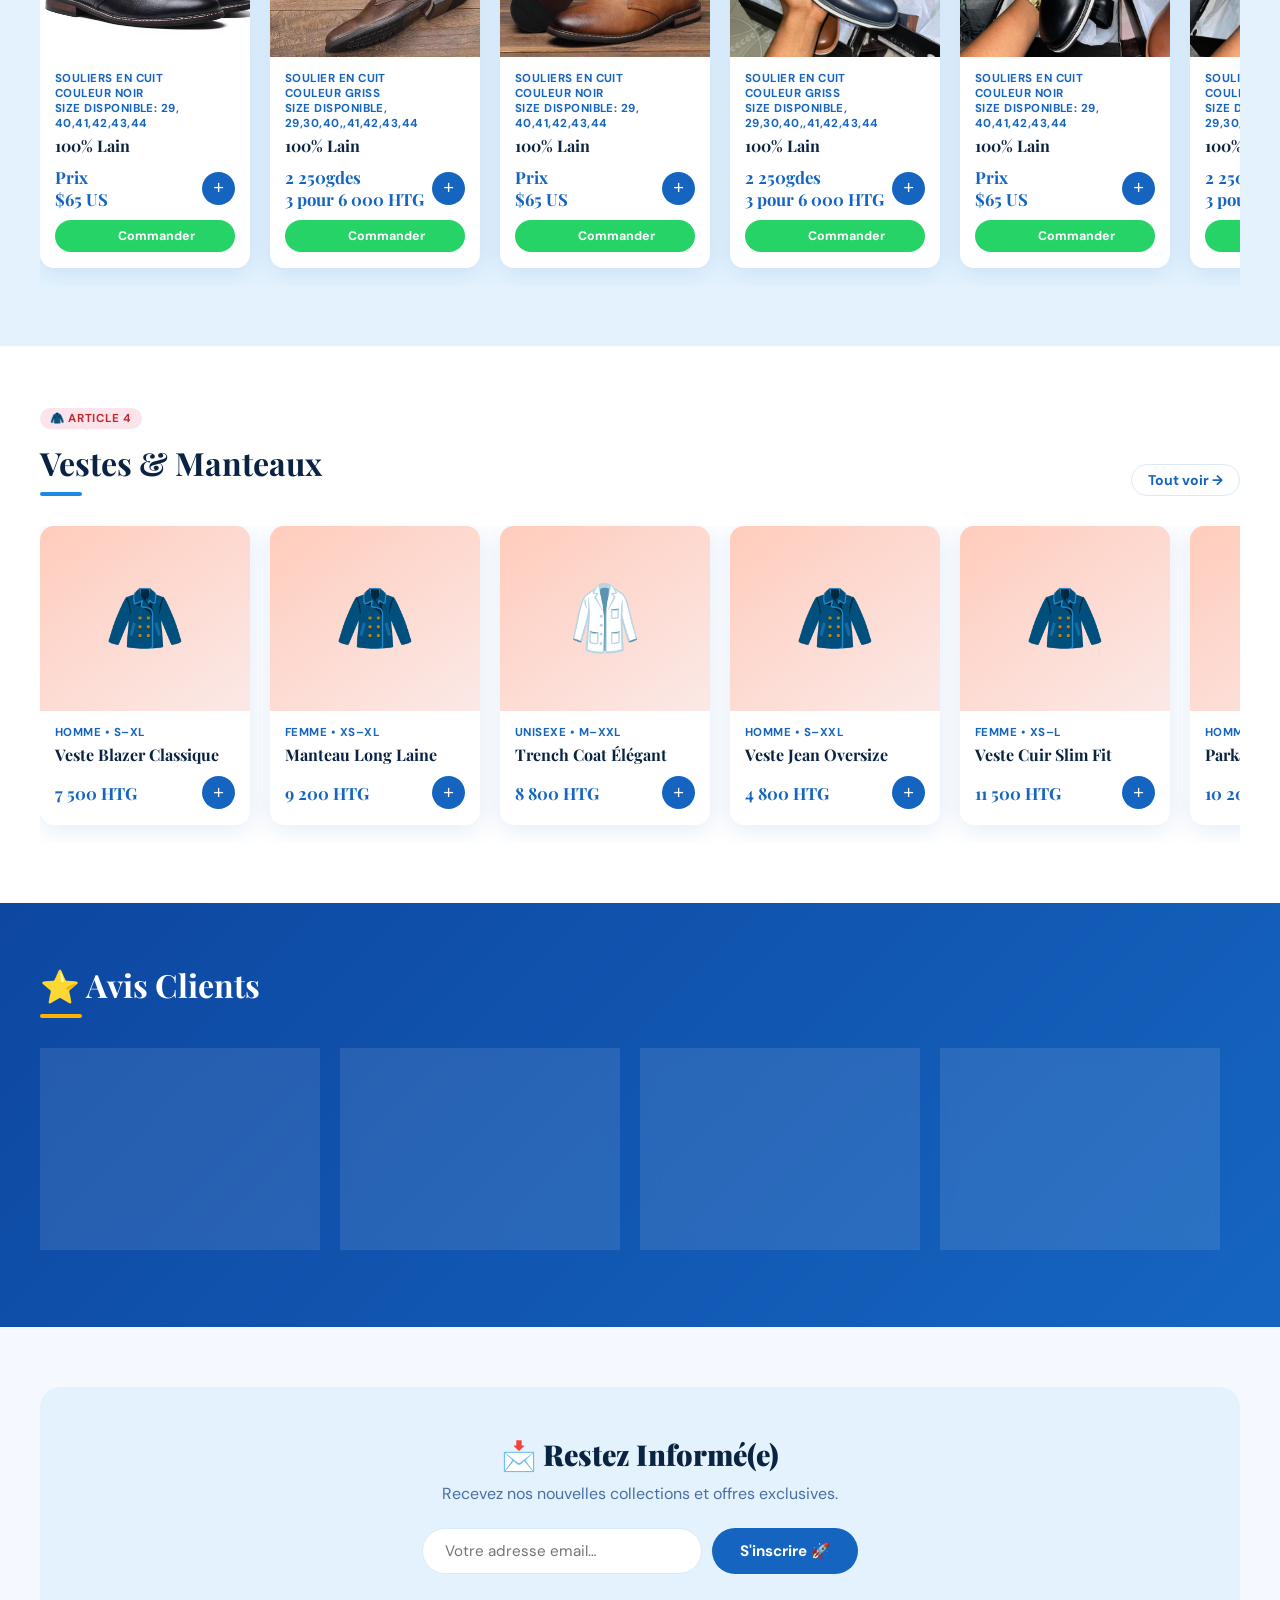
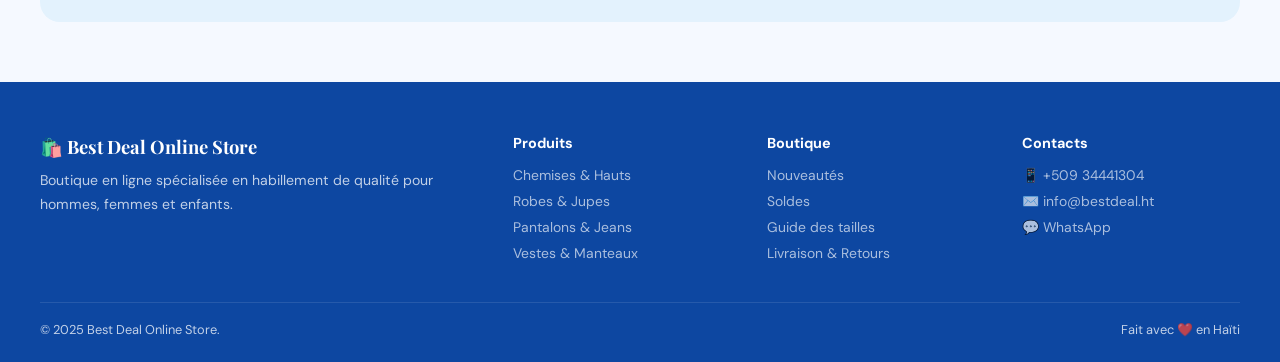
==== commit 9ef48559: "Update index.html" ====
--- a/index.html
+++ b/index.html
@@ -222,7 +222,7 @@
     <div class="h-scroll">
       <div class="p-card"><div class="p-card-img">
   <img src="image/skmei.jpg"alt="Montre SKMEI" style="width:100%;height:100%;object-fit:cover;">
-</div><div class="p-card-body"><div class="p-card-cat">Montre Homme</div><div class="p-card-name">Top Élégant <br> Marc SKMEI</div><div class="p-card-foot"><span class="p-card-price"> Prix:$40 US</span><button class="add-btn" onclick="addToCart(event)">+</button>
+</div><div class="p-card-body"><div class="p-card-cat">Montre Homme</div><div class="p-card-name">Top Élégant <br> Marc SKMEI <br>Pure Stainless Steel, Water Proof.</div><div class="p-card-foot"><span class="p-card-price"> Prix:$40 US</span><button class="add-btn" onclick="addToCart(event)">+</button>
 </div>
 <a class="wa-order-btn" href="https://wa.me/50934441304?text=Hello%20Best%20Deal%2C%20mwen%20vle%20Commander%20montre%20SKMEI%2C%20noir%20%2440%20US."
    target="_blank">
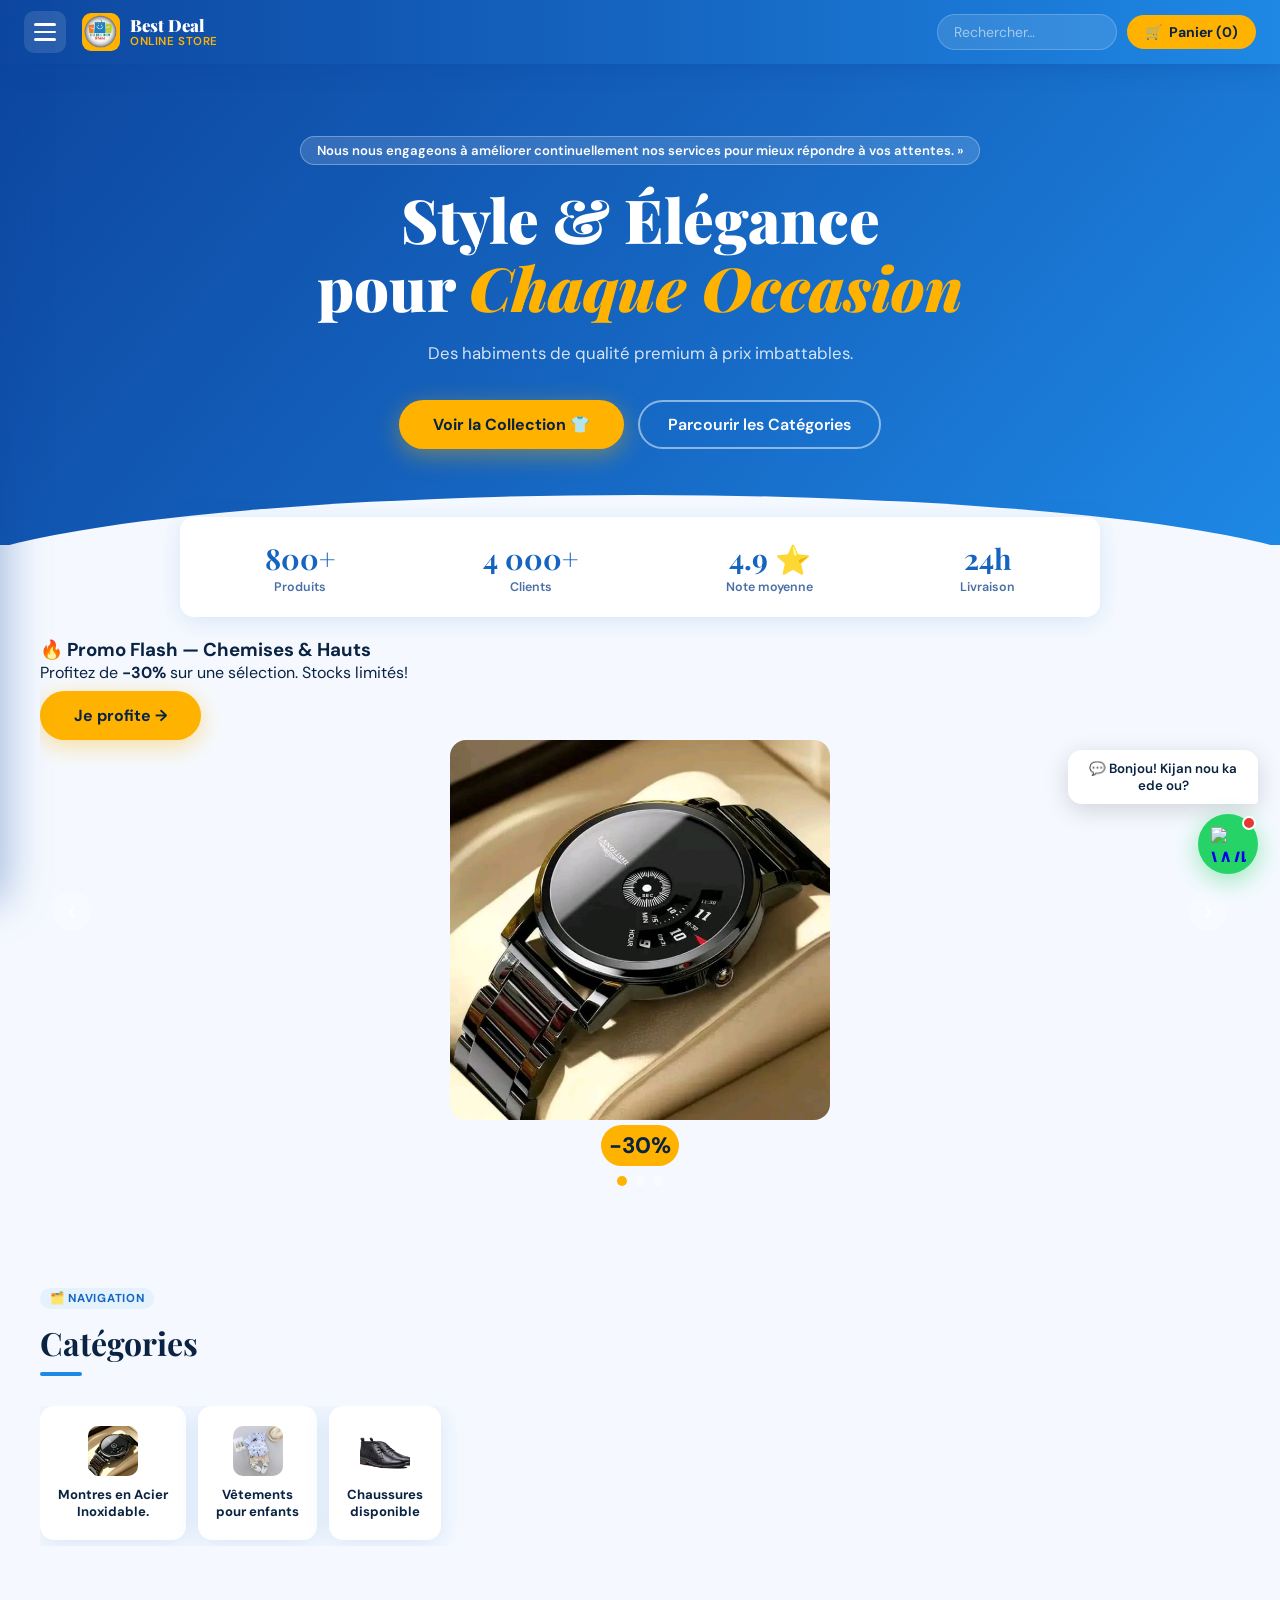
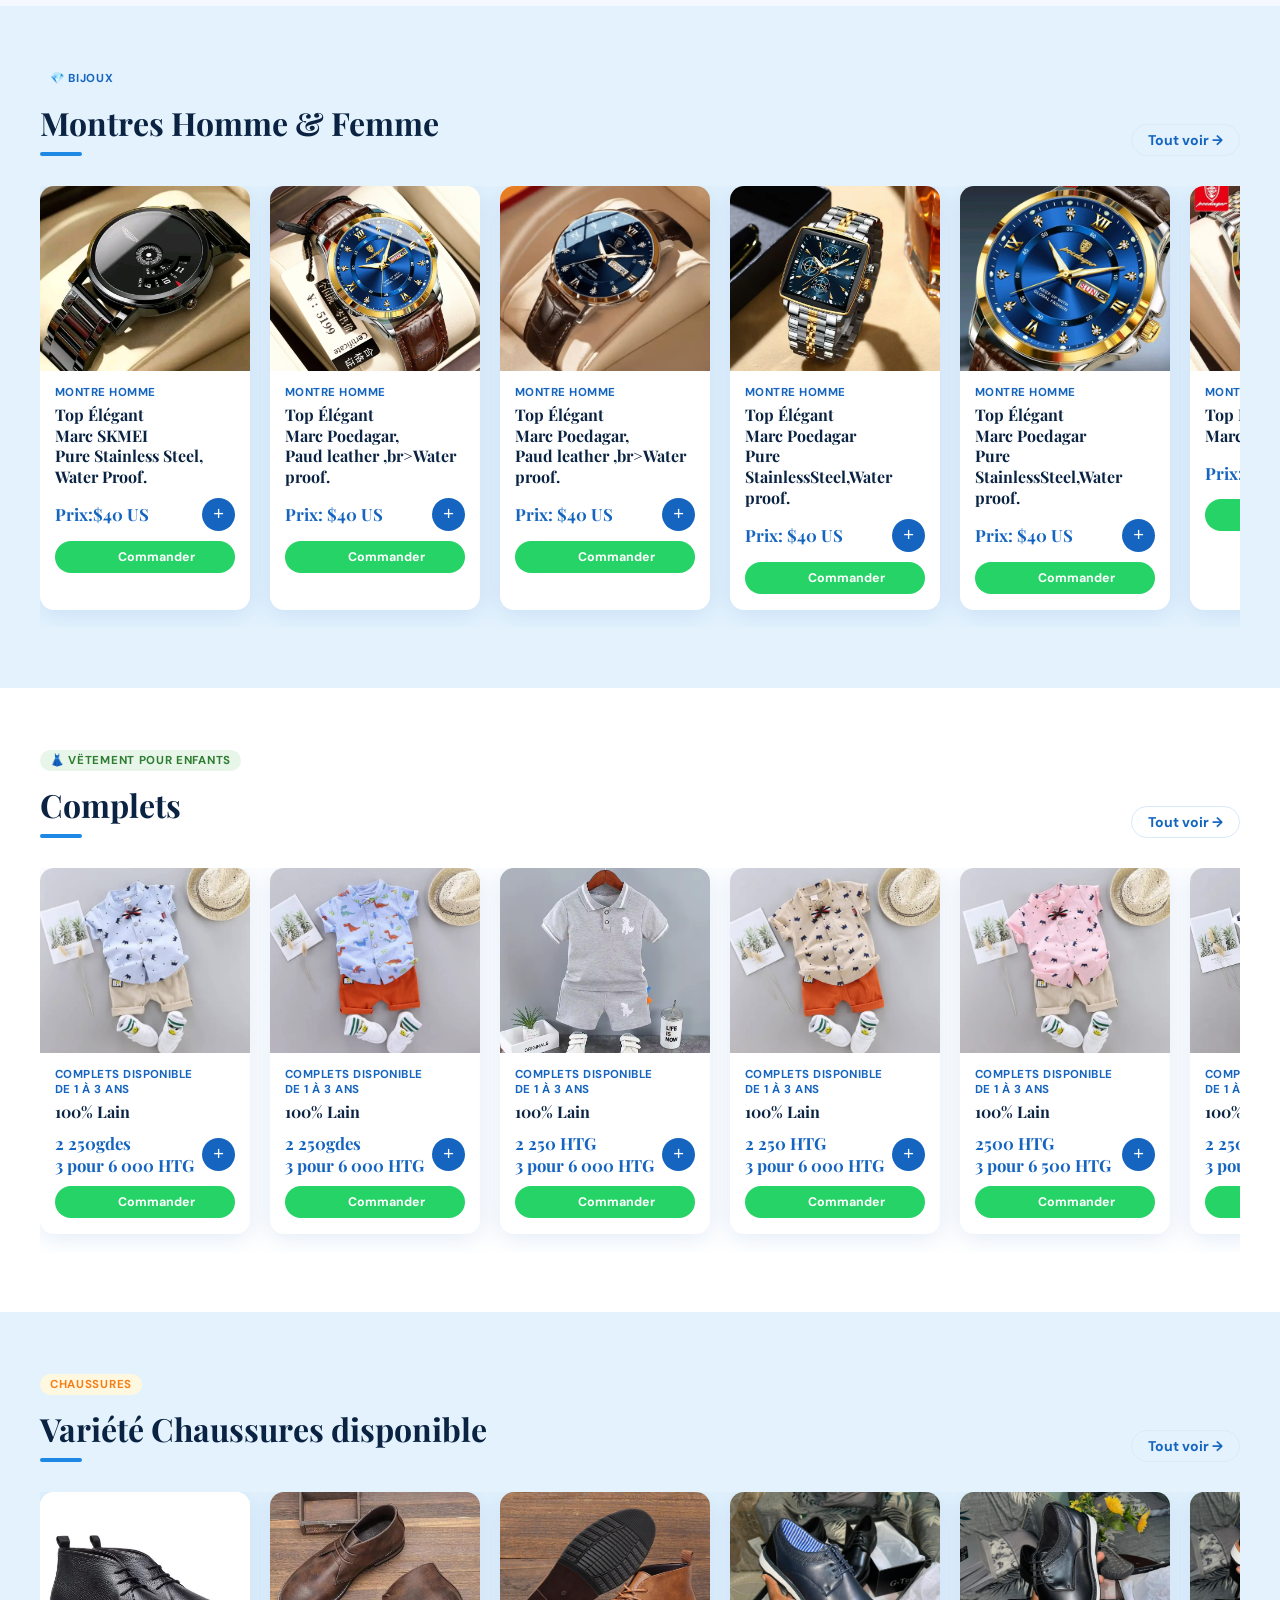
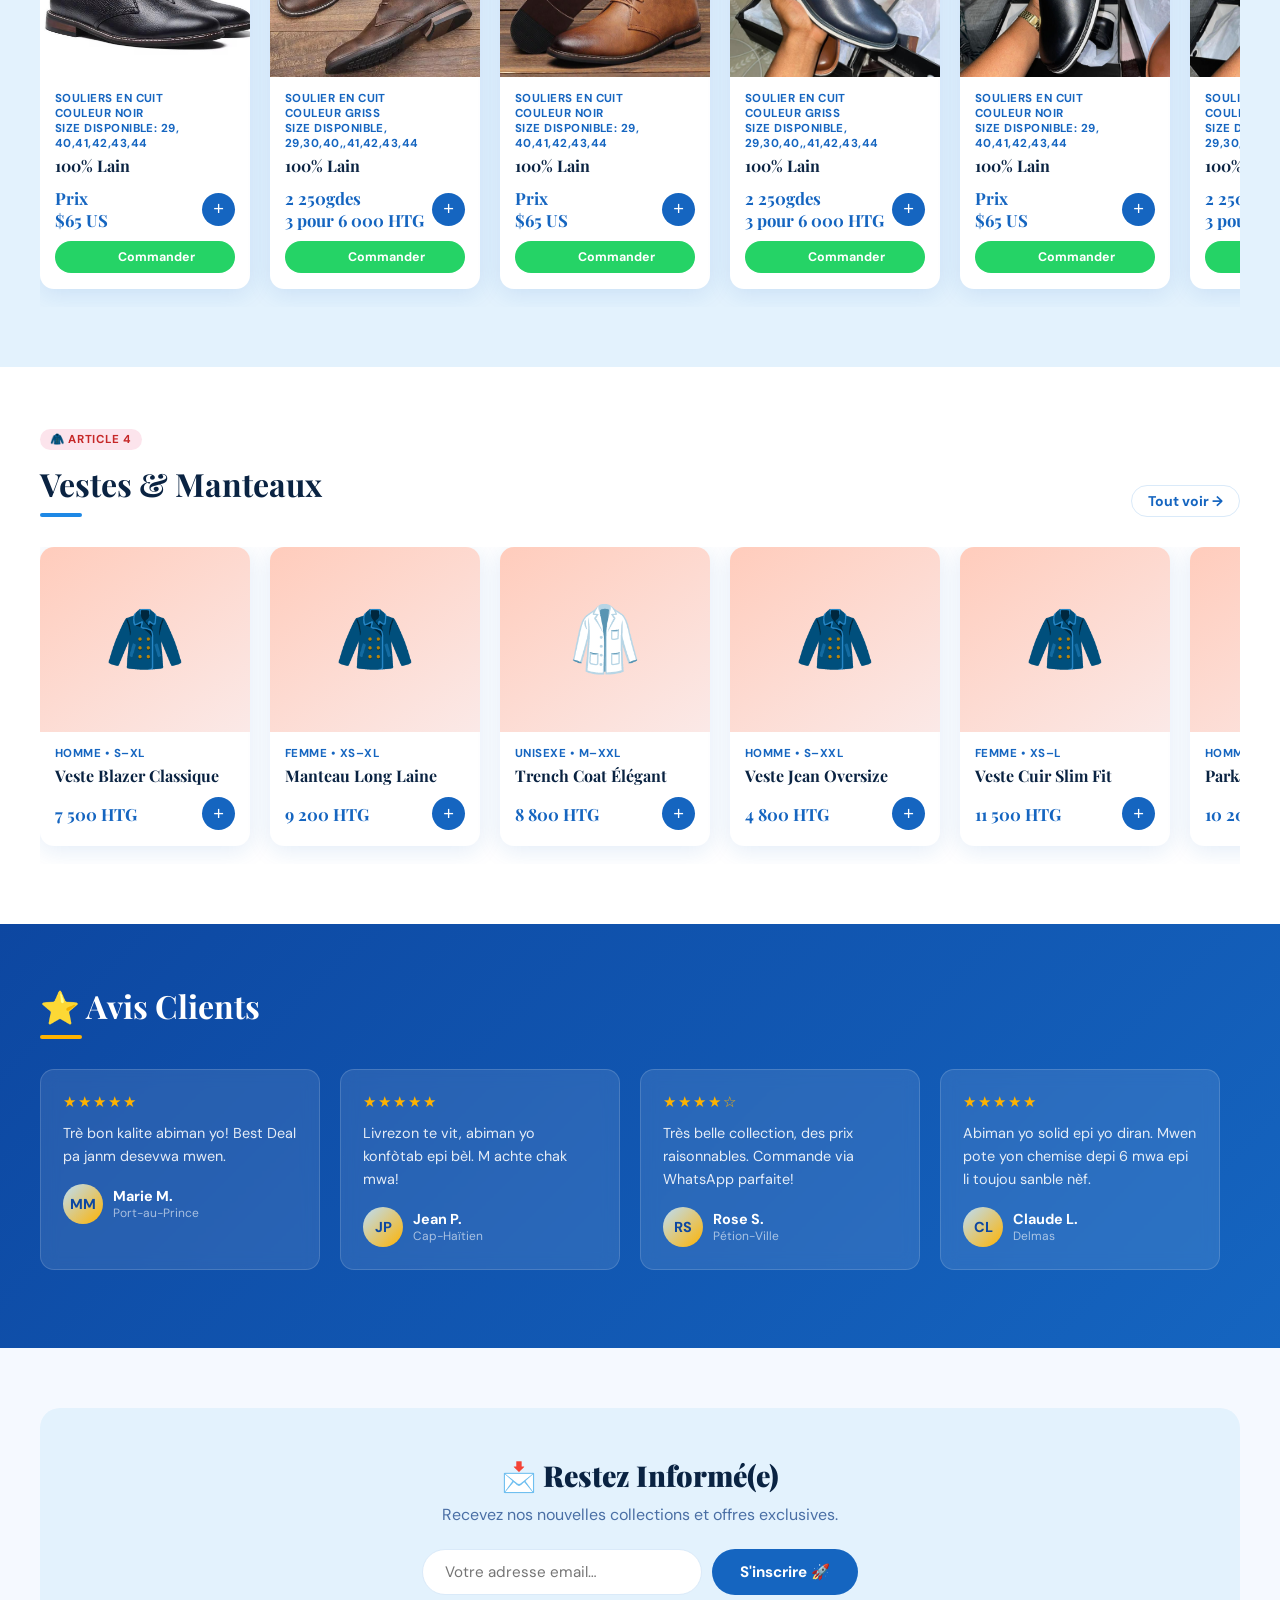
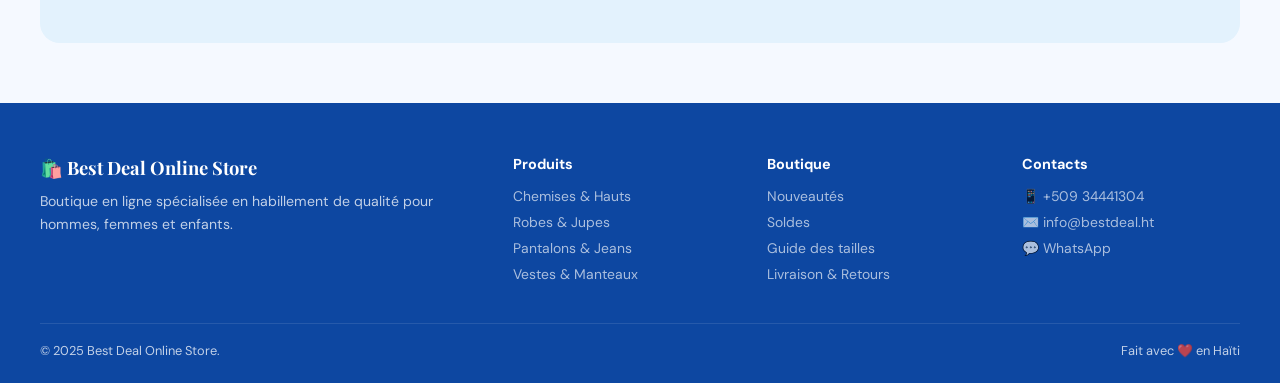
==== commit ef3cea40: "Update index.html" ====
--- a/index.html
+++ b/index.html
@@ -234,7 +234,7 @@
       
       <div class="p-card">  <div class="p-card-img">
   <img src="image/poedegar1.png" alt="peodegar1" style="width:100%;height:100%;object-fit:cover;">
-</div><div class="p-card-body"><div class="p-card-cat">Montre Homme</div><div class="p-card-name">Top Élégant<br> Marc Poedagar</div><div class="p-card-foot"><span class="p-card-price">Prix: $40 US</span><button class="add-btn" onclick="addToCart(event)">+</button></div>
+</div><div class="p-card-body"><div class="p-card-cat">Montre Homme</div><div class="p-card-name">Top Élégant<br> Marc Poedagar,<br> Paud leather ,br>Water proof.</div><div class="p-card-foot"><span class="p-card-price">Prix: $40 US</span><button class="add-btn" onclick="addToCart(event)">+</button></div>
 <a class="wa-order-btn" 
    href="https://wa.me/50934441304?text=Hello%20bonjour!%20Mwen%20vle%20komande%20montre%20POEDAGAR%20manche%20maron%2C%20front%20Bleu%2C%20%2040US" 
    target="_blank">
@@ -245,7 +245,7 @@
       
       <div class="p-card">  <div class="p-card-img">
   <img src="image/poedegar2.png" alt="mecanic2" style="width:100%;height:100%;object-fit:cover;">
-</div><div class="p-card-body"><div class="p-card-cat">Montre Homme</div><div class="p-card-name">Top Élégant<br> Marc Poedagar</div><div class="p-card-foot"><span class="p-card-price"> Prix: $40 US</span><button class="add-btn" onclick="addToCart(event)">+</button></div>
+</div><div class="p-card-body"><div class="p-card-cat">Montre Homme</div><div class="p-card-name">Top Élégant<br> Marc Poedagar, <br> Paud leather ,br>Water proof.</div><div class="p-card-foot"><span class="p-card-price"> Prix: $40 US</span><button class="add-btn" onclick="addToCart(event)">+</button></div>
 <a class="wa-order-btn" 
    href="https://wa.me/50934441304?text=Hello%20Best%20Deal!%20Mwen%20vle%20komande%20montre%20Maron%2C%20fron%20Bleu%20fonse%2C%20%2440us." 
    target="_blank">
@@ -257,7 +257,7 @@
       
       <div class="p-card">  <div class="p-card-img">
   <img src="image/poedegar3.png" alt="poedegar3" style="width:100%;height:100%;object-fit:cover;">
-</div><div class="p-card-body"><div class="p-card-cat">Montre Homme</div><div class="p-card-name">Top Élégant <br> Marc Poedagar</div><div class="p-card-foot"><span class="p-card-price"> Prix: $40 US</span><button class="add-btn" onclick="addToCart(event)">+</button></div>
+</div><div class="p-card-body"><div class="p-card-cat">Montre Homme</div><div class="p-card-name">Top Élégant <br> Marc Poedagar <br> Pure StainlessSteel,Water proof.</div><div class="p-card-foot"><span class="p-card-price"> Prix: $40 US</span><button class="add-btn" onclick="addToCart(event)">+</button></div>
 
 <a class="wa-order-btn" 
    href="https://wa.me/50934441304?text=Hello%20Best-Deals-Online-Store%2C%20mwen%20vle%20komande%20montre%20Poedagar%2C%20Stainless%20steel%20front%20Bleu%20agent%20melange%20ak%20or%20ki%20gen%20deux%20bouton." 
@@ -269,7 +269,8 @@
       
 <div class="p-card"><div class="p-card-img">
   <img src="image/poedegar4.jpg" alt="Chemise" style="width:100%;height:100%;object-fit:cover;">
-</div><div class="p-card-body"><div class="p-card-cat">Montre Homme</div><div class="p-card-name">Top Élégant<br> Marc Poedagar</div><div class="p-card-foot"><span class="p-card-price"> Prix:  $40 US</span><button class="add-btn" onclick="addToCart(event)">+</button></div>
+</div><div class="p-card-body"><div class="p-card-cat">Montre Homme</div><div class="p-card-name">Top Élégant <br> Marc Poedagar <br> Pure StainlessSteel,Water proof.</div><div class="p-card-foot"><span class="p-card-price"> Prix: $40 US</span><button class="add-btn" onclick="addToCart(event)">+</button></div>
+
 <a class="wa-order-btn" 
   href="https://wa.me/50934441304?text=Hello%20bonjour!%20Mwen%20vle%20komande%20montre%20POEDAGAR%20manche%20maron%2C%20front%20Bleu%2C%20%2040US" 
    target="_blank">
